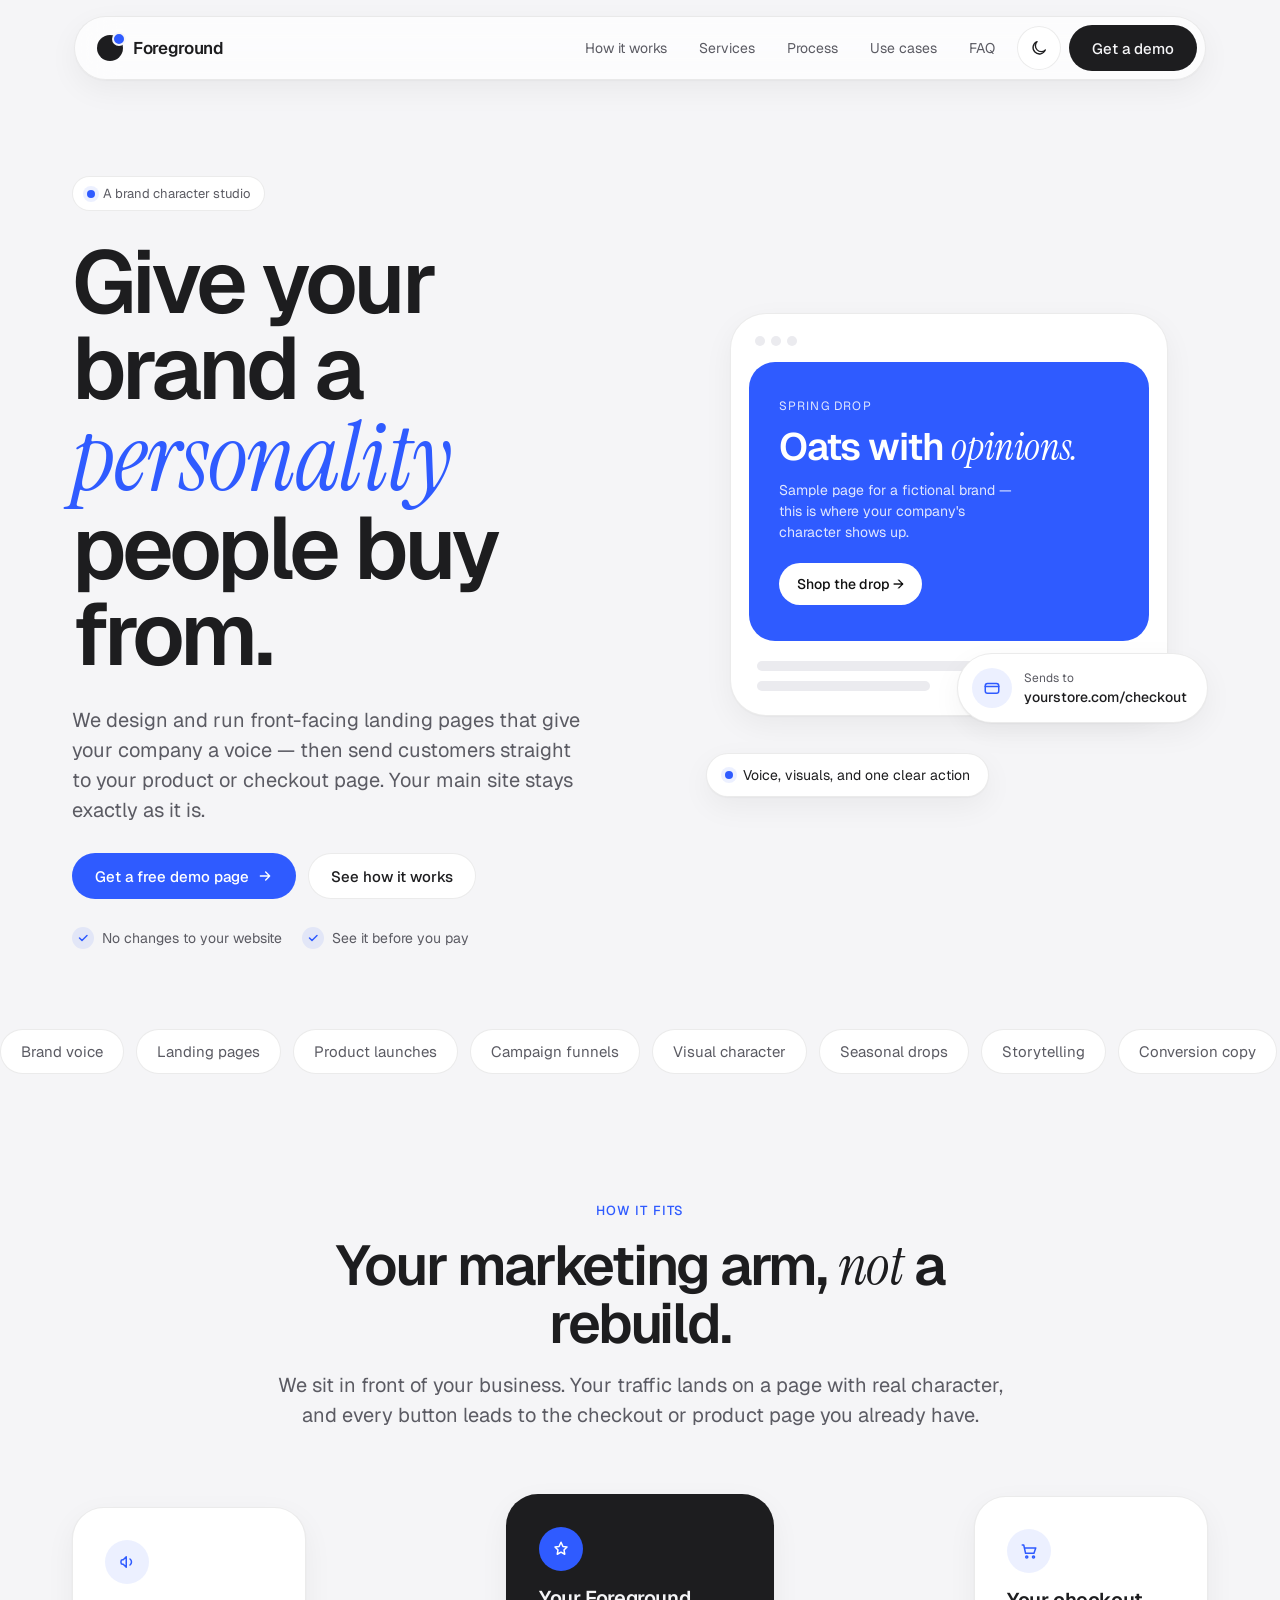
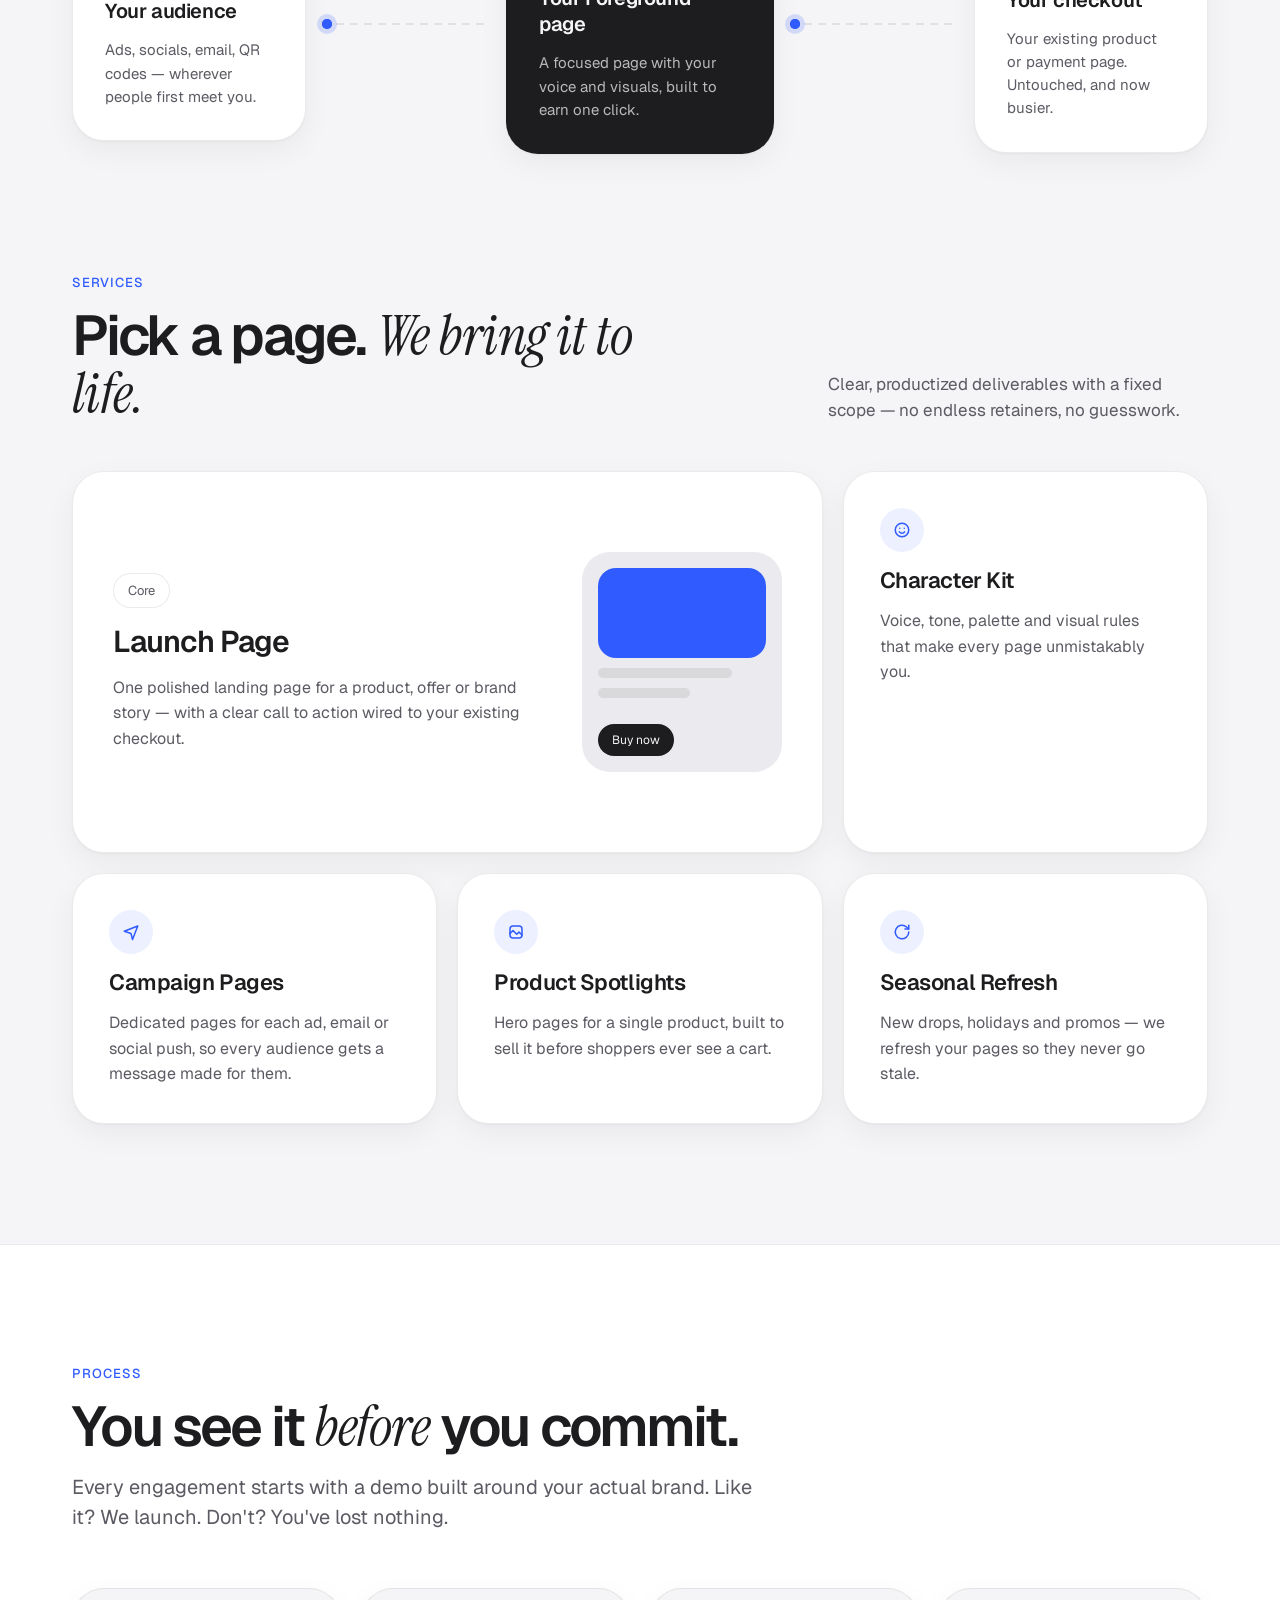
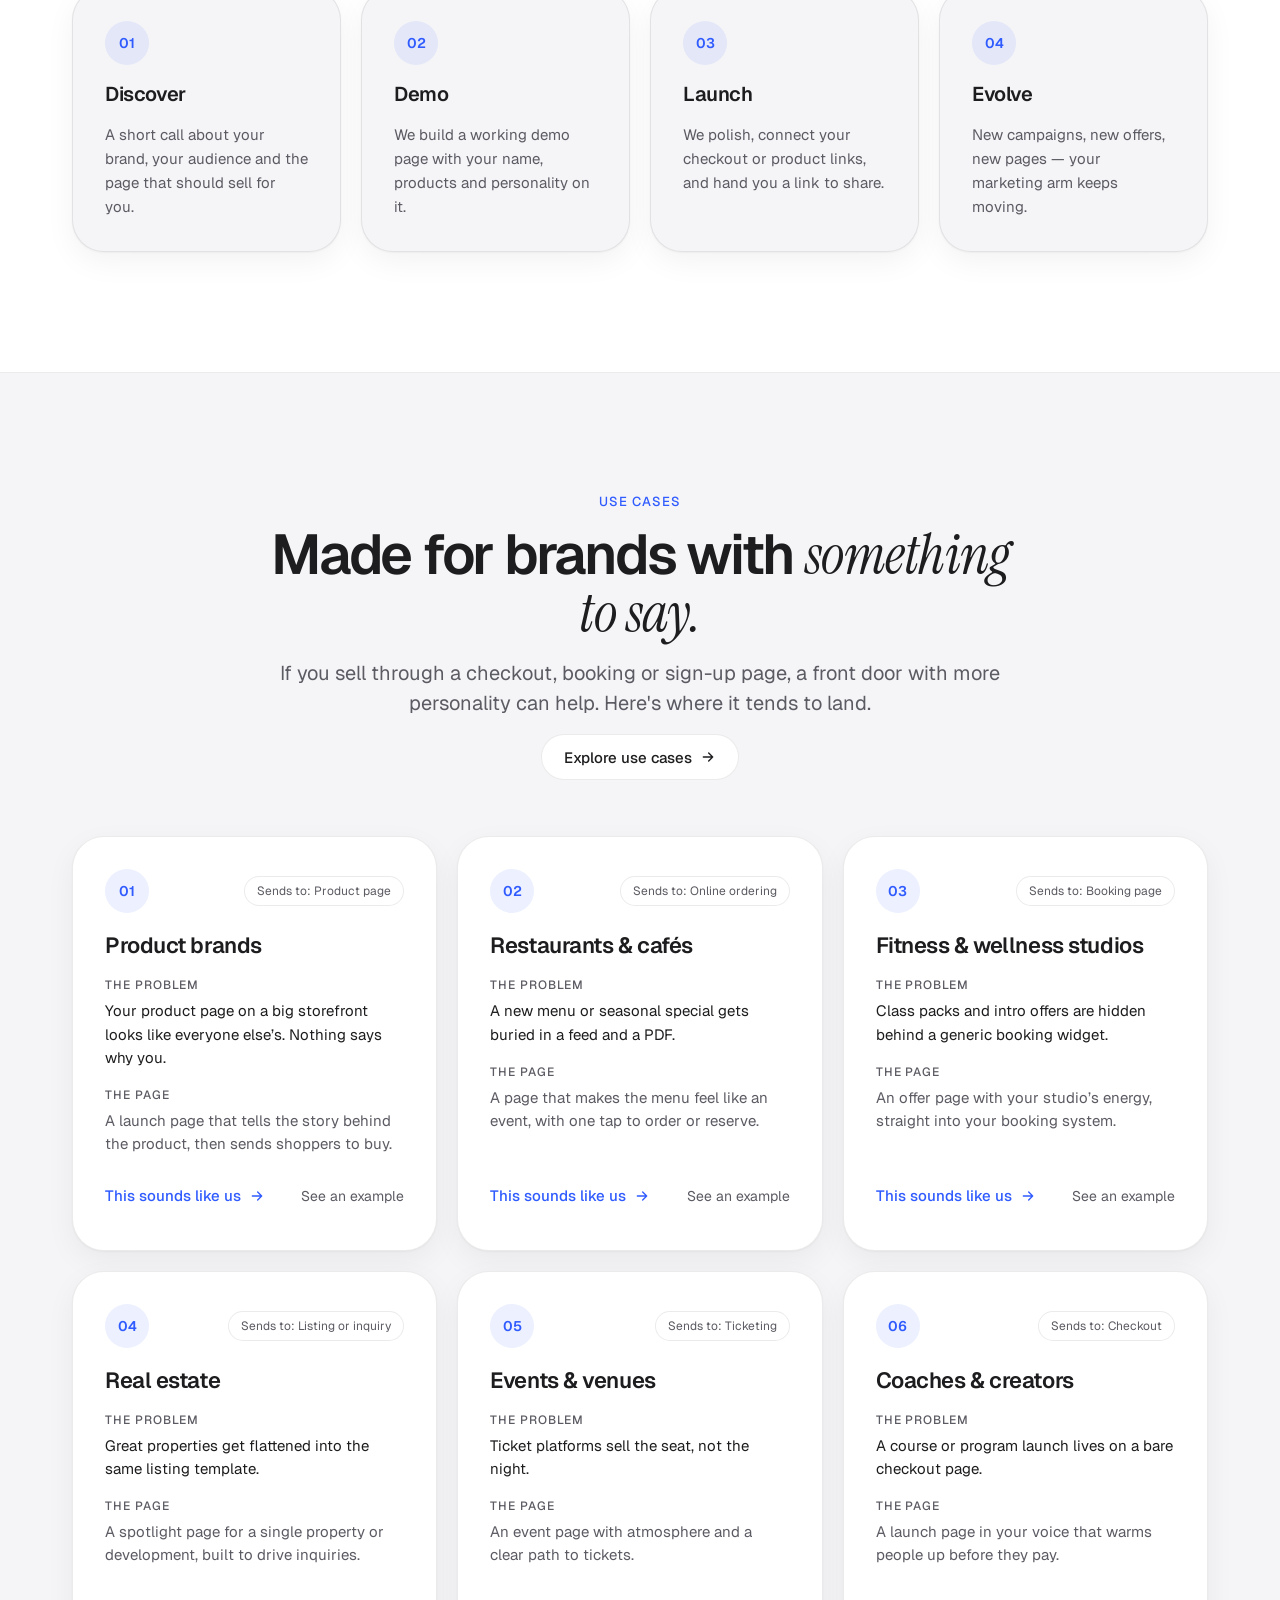
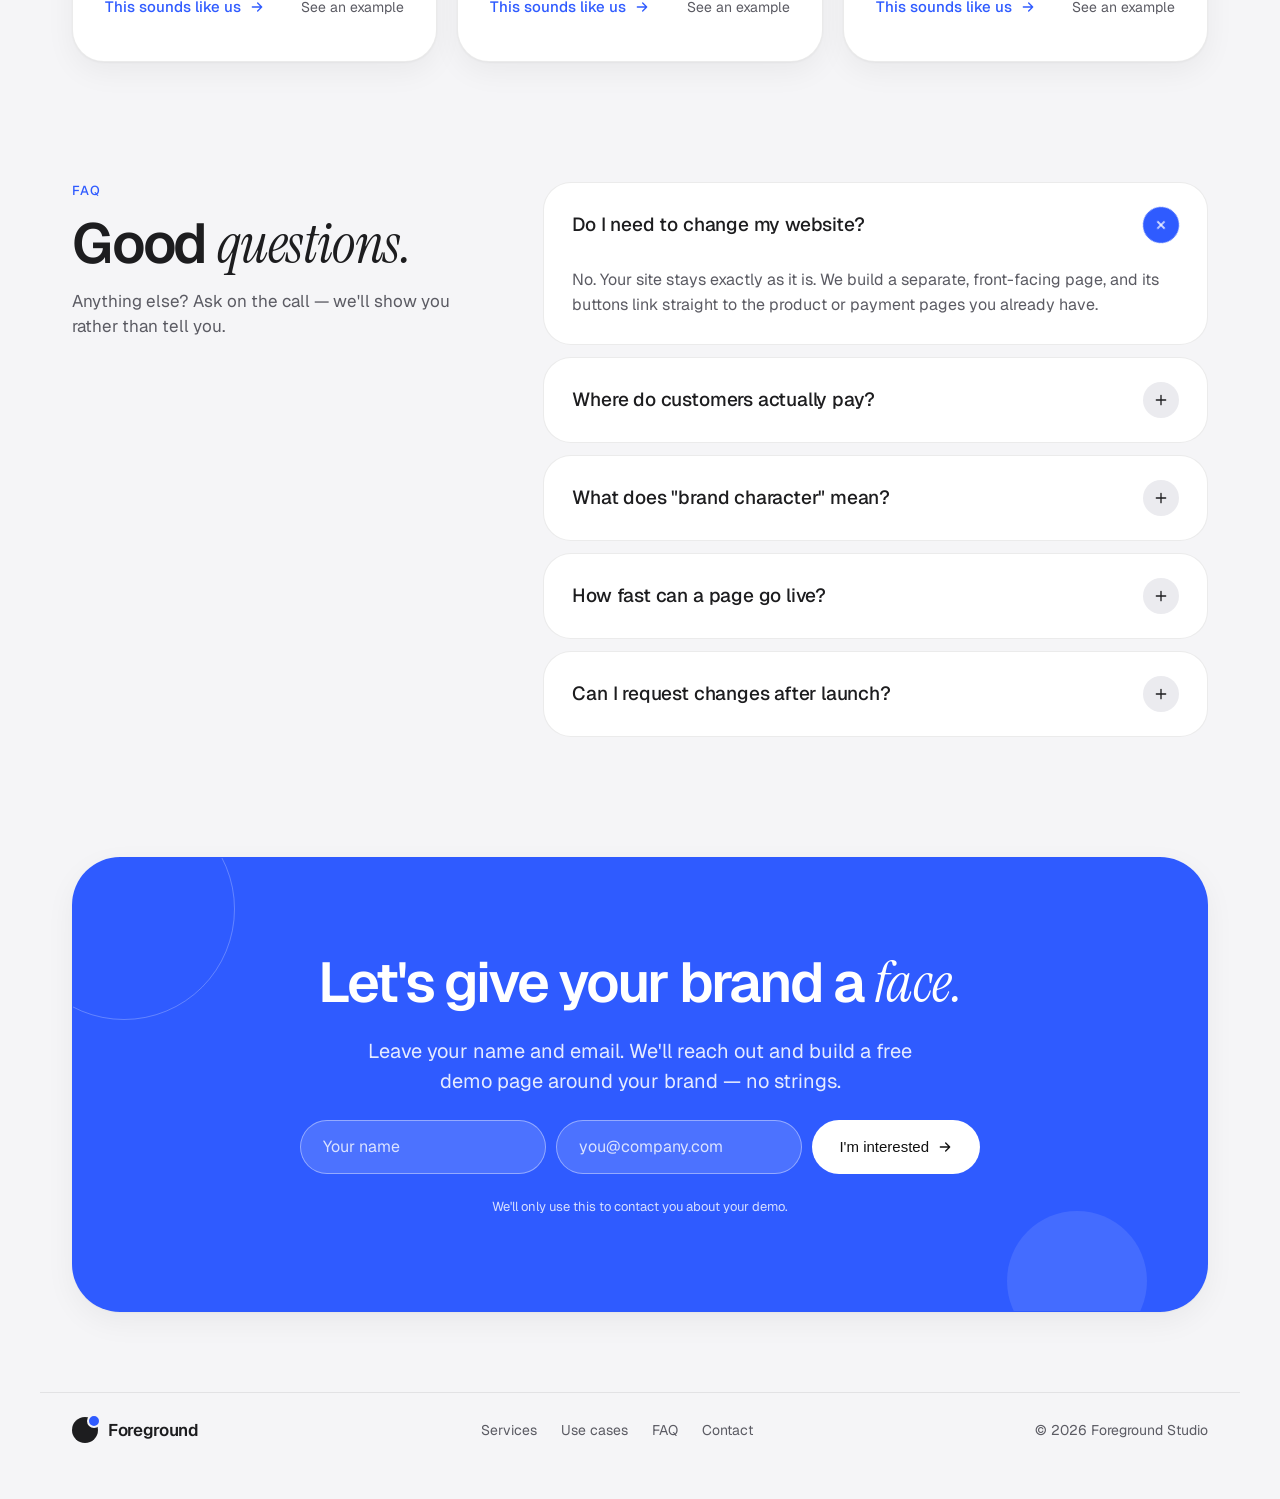
==== index.html @ 78d15b4c "Add Foreground studio site Co-Authored-By: Claude Opus 5.5 <noreply@anthropic.com> Claude-Session: h" ====
<!doctype html>
<html lang="en">
<head>
<meta charset="utf-8">
<meta name="viewport" content="width=device-width, initial-scale=1, viewport-fit=cover">
<title>Foreground — Brand character studio</title>
<meta name="description" content="Front-facing landing pages that give your brand a personality and send customers straight to your checkout. Your main site stays untouched.">
<meta property="og:title" content="Foreground — Brand character studio">
<meta property="og:description" content="Front-facing landing pages that give your brand a personality and send customers straight to your checkout.">
<meta property="og:type" content="website">
<meta name="theme-color" content="#f5f5f7" media="(prefers-color-scheme: light)">
<meta name="theme-color" content="#0a0a0b" media="(prefers-color-scheme: dark)">
<link rel="icon" href="data:image/svg+xml,%3Csvg xmlns='http://www.w3.org/2000/svg' viewBox='0 0 32 32'%3E%3Ccircle cx='15' cy='17' r='12' fill='%231d1d1f'/%3E%3Ccircle cx='25' cy='7' r='5' fill='%232f5bff'/%3E%3C/svg%3E">
<script>
(function () {
  var t = null;
  try { t = localStorage.getItem('fg-theme'); } catch (e) {}
  if (t === 'dark' || (!t && window.matchMedia && matchMedia('(prefers-color-scheme: dark)').matches)) document.documentElement.classList.add('dark');
})();
</script>
<link rel="preconnect" href="https://fonts.googleapis.com">
<link href="https://fonts.googleapis.com/css2?family=Geist:wght@300;400;500;600;700&amp;family=Instrument+Serif:ital@0;1&amp;display=swap" rel="stylesheet">
<link rel="stylesheet" href="styles.css">
</head>
<body>
<div class="fg" style="--accent: #2f5bff; width: 100%; box-sizing: border-box; padding-bottom: 32px">

<!-- NAV -->
<nav class="nav" aria-label="Primary">
<a href="#top" class="logo"><span class="logo-mark"></span><span>Foreground</span></a>
<div class="navlinks">
<a class="navlink" href="#how">How it works</a>
<a class="navlink" href="#services">Services</a>
<a class="navlink" href="#process">Process</a>
<a class="navlink" href="use-cases.html">Use cases</a>
<a class="navlink" href="#faq">FAQ</a>
</div>
<button class="iconbtn" id="themeToggle" type="button" aria-label="Switch to dark mode">
<span class="ic-sun"><svg width="18" height="18" viewBox="0 0 24 24" fill="none" stroke="currentColor" stroke-width="1.8" stroke-linecap="round" stroke-linejoin="round"><circle cx="12" cy="12" r="4.5"></circle><path d="M12 2v2M12 20v2M4.9 4.9l1.4 1.4M17.7 17.7l1.4 1.4M2 12h2M20 12h2M4.9 19.1l1.4-1.4M17.7 6.3l1.4-1.4"></path></svg></span>
<span class="ic-moon"><svg width="18" height="18" viewBox="0 0 24 24" fill="none" stroke="currentColor" stroke-width="1.8" stroke-linecap="round" stroke-linejoin="round"><path d="M20.5 14.5A8.5 8.5 0 1 1 9.5 3.5a7 7 0 0 0 11 11z"></path></svg></span>
</button>
<a class="btn btn-dark" href="#contact">Get a demo</a>
</nav>

<!-- HERO -->
<section id="top" class="wrap" style="padding-top: 96px; padding-bottom: 72px">
<div class="grid-hero" style="display: grid; grid-template-columns: minmax(0, 1.15fr) minmax(0, 1fr); gap: 56px; align-items: center">
<div style="display: flex; flex-direction: column; gap: 28px; align-items: flex-start">
<span class="pill rise"><span class="dot"></span>A brand character studio</span>
<h1 class="h1 rise d1">Give your brand a <span class="serif" style="color: var(--accent); font-size: 1.08em">personality</span> people buy from.</h1>
<p class="lede rise d2" style="max-width: 520px">We design and run front-facing landing pages that give your company a voice — then send customers straight to your product or checkout page. Your main site stays exactly as it is.</p>
<div class="rise d3" style="display: flex; gap: 12px; flex-wrap: wrap">
<a class="btn btn-primary" href="#contact">Get a free demo page <svg class="arr" width="16" height="16" viewBox="0 0 24 24" fill="none" stroke="currentColor" stroke-width="2" stroke-linecap="round" stroke-linejoin="round"><path d="M5 12h14M13 6l6 6-6 6"></path></svg></a>
<a class="btn btn-ghost" href="#how">See how it works</a>
</div>
<div class="rise d4" style="display: flex; gap: 20px; flex-wrap: wrap; font-size: 14px; color: var(--muted)">
<span style="display: flex; align-items: center; gap: 8px"><span class="tick"><svg width="12" height="12" viewBox="0 0 24 24" fill="none" stroke="currentColor" stroke-width="3" stroke-linecap="round" stroke-linejoin="round"><path d="M5 12l5 5L20 7"></path></svg></span>No changes to your website</span>
<span style="display: flex; align-items: center; gap: 8px"><span class="tick"><svg width="12" height="12" viewBox="0 0 24 24" fill="none" stroke="currentColor" stroke-width="3" stroke-linecap="round" stroke-linejoin="round"><path d="M5 12l5 5L20 7"></path></svg></span>See it before you pay</span>
</div>
</div>

<!-- hero visual: bubble stack -->
<div class="rise d2" style="position: relative; height: 560px">
<div class="card float" style="position: absolute; left: 24px; top: 30px; right: 40px; padding: 18px; border-radius: 36px">
<div style="display: flex; gap: 6px; padding: 4px 6px 16px">
<span style="width: 10px; height: 10px; border-radius: 50%; background: var(--surface2)"></span>
<span style="width: 10px; height: 10px; border-radius: 50%; background: var(--surface2)"></span>
<span style="width: 10px; height: 10px; border-radius: 50%; background: var(--surface2)"></span>
</div>
<div style="border-radius: 26px; background: var(--accent); color: #fff; padding: 36px 30px; display: flex; flex-direction: column; gap: 14px">
<span style="font-size: 12px; letter-spacing: .1em; text-transform: uppercase; opacity: .85">Spring drop</span>
<div style="font-size: 38px; line-height: 1; font-weight: 600; letter-spacing: -.03em">Oats with <span class="serif">opinions.</span></div>
<div style="font-size: 14px; opacity: .85; max-width: 240px; line-height: 1.5">Sample page for a fictional brand — this is where your company's character shows up.</div>
<span style="align-self: flex-start; margin-top: 6px; background: #fff; color: #111; border-radius: 999px; padding: 12px 18px; font-size: 14px; font-weight: 500">Shop the drop →</span>
</div>
<div style="display: flex; flex-direction: column; gap: 10px; padding: 20px 8px 6px">
<div class="mock-line" style="width: 70%"></div>
<div class="mock-line" style="width: 45%"></div>
</div>
</div>
<div class="card bubble float2" style="position: absolute; right: 0; top: 370px; padding: 14px 20px 14px 14px; display: flex; align-items: center; gap: 12px">
<span style="width: 40px; height: 40px; border-radius: 50%; background: var(--soft); color: var(--accent); display: flex; align-items: center; justify-content: center"><svg width="18" height="18" viewBox="0 0 24 24" fill="none" stroke="currentColor" stroke-width="2" stroke-linecap="round" stroke-linejoin="round"><rect x="3" y="6" width="18" height="13" rx="3"></rect><path d="M3 10h18"></path></svg></span>
<div style="display: flex; flex-direction: column; gap: 2px">
<span style="font-size: 12px; color: var(--muted)">Sends to</span>
<span style="font-size: 14px; font-weight: 500">yourstore.com/checkout</span>
</div>
</div>
<div class="card bubble float3" style="position: absolute; left: 0; top: 470px; padding: 12px 18px; display: flex; align-items: center; gap: 10px; font-size: 14px">
<span class="dot"></span><span>Voice, visuals, and one clear action</span>
</div>
</div>
</div>
</section>

<!-- MARQUEE -->
<section class="marquee-box" aria-label="What we shape" style="padding: 8px 0 88px; overflow: hidden">
<div class="marquee">
<span class="pill" style="font-size: 15px; padding: 12px 20px">Brand voice</span>
<span class="pill" style="font-size: 15px; padding: 12px 20px">Landing pages</span>
<span class="pill" style="font-size: 15px; padding: 12px 20px">Product launches</span>
<span class="pill" style="font-size: 15px; padding: 12px 20px">Campaign funnels</span>
<span class="pill" style="font-size: 15px; padding: 12px 20px">Visual character</span>
<span class="pill" style="font-size: 15px; padding: 12px 20px">Seasonal drops</span>
<span class="pill" style="font-size: 15px; padding: 12px 20px">Storytelling</span>
<span class="pill" style="font-size: 15px; padding: 12px 20px">Conversion copy</span>
<span class="pill" style="font-size: 15px; padding: 12px 20px">Brand voice</span>
<span class="pill" style="font-size: 15px; padding: 12px 20px">Landing pages</span>
<span class="pill" style="font-size: 15px; padding: 12px 20px">Product launches</span>
<span class="pill" style="font-size: 15px; padding: 12px 20px">Campaign funnels</span>
<span class="pill" style="font-size: 15px; padding: 12px 20px">Visual character</span>
<span class="pill" style="font-size: 15px; padding: 12px 20px">Seasonal drops</span>
<span class="pill" style="font-size: 15px; padding: 12px 20px">Storytelling</span>
<span class="pill" style="font-size: 15px; padding: 12px 20px">Conversion copy</span>
</div>
</section>

<!-- HOW IT FITS -->
<section id="how" class="wrap" style="padding-top: 40px; padding-bottom: 120px">
<div class="reveal" style="display: flex; flex-direction: column; gap: 18px; align-items: center; text-align: center; max-width: 760px; margin: 0 auto 64px">
<span class="eyebrow">How it fits</span>
<h2 class="h2">Your marketing arm, <span class="serif">not</span> a rebuild.</h2>
<p class="lede">We sit in front of your business. Your traffic lands on a page with real character, and every button leads to the checkout or product page you already have.</p>
</div>
<div class="funnel reveal" style="display: flex; align-items: center; gap: 16px">
<div class="card" style="flex: 1 1 0; padding: 32px; display: flex; flex-direction: column; gap: 14px">
<span class="step-num"><svg width="18" height="18" viewBox="0 0 24 24" fill="none" stroke="currentColor" stroke-width="2" stroke-linecap="round" stroke-linejoin="round"><path d="M4 11v2a2 2 0 0 0 2 2h1l4 4V5L7 9H6a2 2 0 0 0-2 2z"></path><path d="M16 8a5 5 0 0 1 0 8"></path></svg></span>
<div style="font-size: 20px; font-weight: 600; letter-spacing: -.02em">Your audience</div>
<p style="margin: 0; color: var(--muted); line-height: 1.55; font-size: 15px">Ads, socials, email, QR codes — wherever people first meet you.</p>
</div>
<div class="track"><span class="runner"></span><span class="runner late"></span></div>
<div class="card" style="flex: 1.2 1 0; padding: 32px; display: flex; flex-direction: column; gap: 14px; background: var(--text); color: var(--bg); border-color: transparent">
<span class="step-num" style="background: var(--accent); color: #fff"><svg width="18" height="18" viewBox="0 0 24 24" fill="none" stroke="currentColor" stroke-width="2" stroke-linecap="round" stroke-linejoin="round"><path d="M12 3l2.6 5.6L20 9.3l-4 4 1 5.7-5-2.8-5 2.8 1-5.7-4-4 5.4-.7z"></path></svg></span>
<div style="font-size: 20px; font-weight: 600; letter-spacing: -.02em">Your Foreground page</div>
<p style="margin: 0; opacity: .72; line-height: 1.55; font-size: 15px">A focused page with your voice and visuals, built to earn one click.</p>
</div>
<div class="track"><span class="runner"></span><span class="runner late"></span></div>
<div class="card" style="flex: 1 1 0; padding: 32px; display: flex; flex-direction: column; gap: 14px">
<span class="step-num"><svg width="18" height="18" viewBox="0 0 24 24" fill="none" stroke="currentColor" stroke-width="2" stroke-linecap="round" stroke-linejoin="round"><circle cx="9" cy="20" r="1.4"></circle><circle cx="18" cy="20" r="1.4"></circle><path d="M3 4h2l2.4 11h11.2L21 8H7"></path></svg></span>
<div style="font-size: 20px; font-weight: 600; letter-spacing: -.02em">Your checkout</div>
<p style="margin: 0; color: var(--muted); line-height: 1.55; font-size: 15px">Your existing product or payment page. Untouched, and now busier.</p>
</div>
</div>
</section>

<!-- SERVICES -->
<section id="services" class="wrap" style="padding-bottom: 120px">
<div class="reveal" style="display: flex; justify-content: space-between; align-items: flex-end; gap: 32px; flex-wrap: wrap; margin-bottom: 48px">
<div style="display: flex; flex-direction: column; gap: 16px; max-width: 640px">
<span class="eyebrow">Services</span>
<h2 class="h2">Pick a page. <span class="serif">We bring it to life.</span></h2>
</div>
<p class="lede" style="max-width: 380px; font-size: 17px">Clear, productized deliverables with a fixed scope — no endless retainers, no guesswork.</p>
</div>
<div class="grid-bento" style="display: grid; grid-template-columns: repeat(3, minmax(0, 1fr)); gap: 20px">
<div class="card span2 reveal" style="grid-column: span 2; padding: 40px; display: flex; gap: 32px; align-items: center; min-height: 300px">
<div style="flex: 1 1 0; display: flex; flex-direction: column; gap: 14px">
<span class="pill" style="align-self: flex-start">Core</span>
<div style="font-size: 30px; font-weight: 600; letter-spacing: -.03em">Launch Page</div>
<p style="margin: 0; color: var(--muted); line-height: 1.6">One polished landing page for a product, offer or brand story — with a clear call to action wired to your existing checkout.</p>
</div>
<div style="flex: 0 0 200px; height: 220px; border-radius: 28px; background: var(--surface2); padding: 16px; box-sizing: border-box; display: flex; flex-direction: column; gap: 10px; transition: background-color .6s">
<div style="height: 90px; border-radius: 18px; background: var(--accent)"></div>
<div class="mock-line" style="width: 80%; background: var(--line)"></div>
<div class="mock-line" style="width: 55%; background: var(--line)"></div>
<div style="margin-top: auto; align-self: flex-start; padding: 8px 14px; border-radius: 999px; background: var(--text); color: var(--bg); font-size: 12px">Buy now</div>
</div>
</div>
<div class="card reveal" style="padding: 36px; display: flex; flex-direction: column; gap: 14px">
<span class="step-num"><svg width="18" height="18" viewBox="0 0 24 24" fill="none" stroke="currentColor" stroke-width="2" stroke-linecap="round" stroke-linejoin="round"><circle cx="12" cy="12" r="9"></circle><path d="M8.5 14.5s1.3 1.8 3.5 1.8 3.5-1.8 3.5-1.8M9 9.5h.01M15 9.5h.01"></path></svg></span>
<div style="font-size: 22px; font-weight: 600; letter-spacing: -.02em">Character Kit</div>
<p style="margin: 0; color: var(--muted); line-height: 1.6">Voice, tone, palette and visual rules that make every page unmistakably you.</p>
</div>
<div class="card reveal" style="padding: 36px; display: flex; flex-direction: column; gap: 14px">
<span class="step-num"><svg width="18" height="18" viewBox="0 0 24 24" fill="none" stroke="currentColor" stroke-width="2" stroke-linecap="round" stroke-linejoin="round"><path d="M3 11l18-7-7 18-2-8z"></path></svg></span>
<div style="font-size: 22px; font-weight: 600; letter-spacing: -.02em">Campaign Pages</div>
<p style="margin: 0; color: var(--muted); line-height: 1.6">Dedicated pages for each ad, email or social push, so every audience gets a message made for them.</p>
</div>
<div class="card reveal" style="padding: 36px; display: flex; flex-direction: column; gap: 14px">
<span class="step-num"><svg width="18" height="18" viewBox="0 0 24 24" fill="none" stroke="currentColor" stroke-width="2" stroke-linecap="round" stroke-linejoin="round"><rect x="4" y="4" width="16" height="16" rx="4"></rect><path d="M4 14l4-4 5 5 3-3 4 4"></path></svg></span>
<div style="font-size: 22px; font-weight: 600; letter-spacing: -.02em">Product Spotlights</div>
<p style="margin: 0; color: var(--muted); line-height: 1.6">Hero pages for a single product, built to sell it before shoppers ever see a cart.</p>
</div>
<div class="card reveal" style="padding: 36px; display: flex; flex-direction: column; gap: 14px">
<span class="step-num"><svg width="18" height="18" viewBox="0 0 24 24" fill="none" stroke="currentColor" stroke-width="2" stroke-linecap="round" stroke-linejoin="round"><path d="M21 12a9 9 0 1 1-3-6.7L21 8"></path><path d="M21 3v5h-5"></path></svg></span>
<div style="font-size: 22px; font-weight: 600; letter-spacing: -.02em">Seasonal Refresh</div>
<p style="margin: 0; color: var(--muted); line-height: 1.6">New drops, holidays and promos — we refresh your pages so they never go stale.</p>
</div>
</div>
</section>

<!-- PROCESS -->
<section id="process" style="padding: 120px 0; background: var(--surface); border-top: 1px solid var(--line); border-bottom: 1px solid var(--line); transition: background-color .6s, border-color .6s">
<div class="wrap">
<div class="reveal" style="display: flex; flex-direction: column; gap: 16px; max-width: 700px; margin-bottom: 56px">
<span class="eyebrow">Process</span>
<h2 class="h2">You see it <span class="serif">before</span> you commit.</h2>
<p class="lede">Every engagement starts with a demo built around your actual brand. Like it? We launch. Don't? You've lost nothing.</p>
</div>
<div class="grid-4" style="display: grid; grid-template-columns: repeat(4, minmax(0, 1fr)); gap: 20px">
<div class="card reveal" style="padding: 32px; display: flex; flex-direction: column; gap: 16px; background: var(--bg)">
<span class="step-num">01</span>
<div style="font-size: 20px; font-weight: 600; letter-spacing: -.02em">Discover</div>
<p style="margin: 0; color: var(--muted); line-height: 1.6; font-size: 15px">A short call about your brand, your audience and the page that should sell for you.</p>
</div>
<div class="card reveal" style="padding: 32px; display: flex; flex-direction: column; gap: 16px; background: var(--bg)">
<span class="step-num">02</span>
<div style="font-size: 20px; font-weight: 600; letter-spacing: -.02em">Demo</div>
<p style="margin: 0; color: var(--muted); line-height: 1.6; font-size: 15px">We build a working demo page with your name, products and personality on it.</p>
</div>
<div class="card reveal" style="padding: 32px; display: flex; flex-direction: column; gap: 16px; background: var(--bg)">
<span class="step-num">03</span>
<div style="font-size: 20px; font-weight: 600; letter-spacing: -.02em">Launch</div>
<p style="margin: 0; color: var(--muted); line-height: 1.6; font-size: 15px">We polish, connect your checkout or product links, and hand you a link to share.</p>
</div>
<div class="card reveal" style="padding: 32px; display: flex; flex-direction: column; gap: 16px; background: var(--bg)">
<span class="step-num">04</span>
<div style="font-size: 20px; font-weight: 600; letter-spacing: -.02em">Evolve</div>
<p style="margin: 0; color: var(--muted); line-height: 1.6; font-size: 15px">New campaigns, new offers, new pages — your marketing arm keeps moving.</p>
</div>
</div>
</div>
</section>

<!-- USE CASES -->
<section id="usecases" class="wrap" style="padding-top: 120px; padding-bottom: 120px">
<div class="reveal" style="display: flex; flex-direction: column; gap: 16px; align-items: center; text-align: center; max-width: 760px; margin: 0 auto 56px">
<span class="eyebrow">Use cases</span>
<h2 class="h2">Made for brands with <span class="serif">something to say.</span></h2>
<p class="lede">If you sell through a checkout, booking or sign-up page, a front door with more personality can help. Here's where it tends to land.</p>
<a class="btn btn-ghost" href="use-cases.html">Explore use cases <svg class="arr" width="16" height="16" viewBox="0 0 24 24" fill="none" stroke="currentColor" stroke-width="2" stroke-linecap="round" stroke-linejoin="round"><path d="M5 12h14M13 6l6 6-6 6"></path></svg></a>
</div>
<div class="grid-3" style="display: grid; grid-template-columns: repeat(3, minmax(0, 1fr)); gap: 20px; align-items: stretch">
<div class="card uc reveal" data-case="product" data-label="Product brands" style="padding: 32px; display: flex; flex-direction: column; gap: 18px">
<div style="display: flex; align-items: center; justify-content: space-between; gap: 12px">
<span class="step-num">01</span>
<span class="pill" style="font-size: 12px; padding: 6px 12px">Sends to: Product page</span>
</div>
<div style="font-size: 22px; font-weight: 600; letter-spacing: -.02em">Product brands</div>
<div style="display: flex; flex-direction: column; gap: 6px">
<span style="font-size: 12px; font-weight: 500; letter-spacing: .08em; text-transform: uppercase; color: var(--muted)">The problem</span>
<p style="margin: 0; line-height: 1.55; font-size: 15px">Your product page on a big storefront looks like everyone else’s. Nothing says why you.</p>
</div>
<div style="display: flex; flex-direction: column; gap: 6px">
<span style="font-size: 12px; font-weight: 500; letter-spacing: .08em; text-transform: uppercase; color: var(--muted)">The page</span>
<p style="margin: 0; line-height: 1.55; font-size: 15px; color: var(--muted)">A launch page that tells the story behind the product, then sends shoppers to buy.</p>
</div>
<div style="margin-top: auto; display: flex; align-items: center; justify-content: space-between; gap: 12px; flex-wrap: wrap">
<a class="uc-link" style="margin-top: 0" href="#contact" data-pick="product">This sounds like us <svg class="arr" width="16" height="16" viewBox="0 0 24 24" fill="none" stroke="currentColor" stroke-width="2" stroke-linecap="round" stroke-linejoin="round"><path d="M5 12h14M13 6l6 6-6 6"></path></svg></a>
<a class="uc-more" href="use-cases.html#product">See an example</a>
</div>
</div>
<div class="card uc reveal" data-case="food" data-label="Restaurants &amp; cafés" style="padding: 32px; display: flex; flex-direction: column; gap: 18px">
<div style="display: flex; align-items: center; justify-content: space-between; gap: 12px">
<span class="step-num">02</span>
<span class="pill" style="font-size: 12px; padding: 6px 12px">Sends to: Online ordering</span>
</div>
<div style="font-size: 22px; font-weight: 600; letter-spacing: -.02em">Restaurants &amp; cafés</div>
<div style="display: flex; flex-direction: column; gap: 6px">
<span style="font-size: 12px; font-weight: 500; letter-spacing: .08em; text-transform: uppercase; color: var(--muted)">The problem</span>
<p style="margin: 0; line-height: 1.55; font-size: 15px">A new menu or seasonal special gets buried in a feed and a PDF.</p>
</div>
<div style="display: flex; flex-direction: column; gap: 6px">
<span style="font-size: 12px; font-weight: 500; letter-spacing: .08em; text-transform: uppercase; color: var(--muted)">The page</span>
<p style="margin: 0; line-height: 1.55; font-size: 15px; color: var(--muted)">A page that makes the menu feel like an event, with one tap to order or reserve.</p>
</div>
<div style="margin-top: auto; display: flex; align-items: center; justify-content: space-between; gap: 12px; flex-wrap: wrap">
<a class="uc-link" style="margin-top: 0" href="#contact" data-pick="food">This sounds like us <svg class="arr" width="16" height="16" viewBox="0 0 24 24" fill="none" stroke="currentColor" stroke-width="2" stroke-linecap="round" stroke-linejoin="round"><path d="M5 12h14M13 6l6 6-6 6"></path></svg></a>
<a class="uc-more" href="use-cases.html#food">See an example</a>
</div>
</div>
<div class="card uc reveal" data-case="fitness" data-label="Fitness &amp; wellness studios" style="padding: 32px; display: flex; flex-direction: column; gap: 18px">
<div style="display: flex; align-items: center; justify-content: space-between; gap: 12px">
<span class="step-num">03</span>
<span class="pill" style="font-size: 12px; padding: 6px 12px">Sends to: Booking page</span>
</div>
<div style="font-size: 22px; font-weight: 600; letter-spacing: -.02em">Fitness &amp; wellness studios</div>
<div style="display: flex; flex-direction: column; gap: 6px">
<span style="font-size: 12px; font-weight: 500; letter-spacing: .08em; text-transform: uppercase; color: var(--muted)">The problem</span>
<p style="margin: 0; line-height: 1.55; font-size: 15px">Class packs and intro offers are hidden behind a generic booking widget.</p>
</div>
<div style="display: flex; flex-direction: column; gap: 6px">
<span style="font-size: 12px; font-weight: 500; letter-spacing: .08em; text-transform: uppercase; color: var(--muted)">The page</span>
<p style="margin: 0; line-height: 1.55; font-size: 15px; color: var(--muted)">An offer page with your studio’s energy, straight into your booking system.</p>
</div>
<div style="margin-top: auto; display: flex; align-items: center; justify-content: space-between; gap: 12px; flex-wrap: wrap">
<a class="uc-link" style="margin-top: 0" href="#contact" data-pick="fitness">This sounds like us <svg class="arr" width="16" height="16" viewBox="0 0 24 24" fill="none" stroke="currentColor" stroke-width="2" stroke-linecap="round" stroke-linejoin="round"><path d="M5 12h14M13 6l6 6-6 6"></path></svg></a>
<a class="uc-more" href="use-cases.html#fitness">See an example</a>
</div>
</div>
<div class="card uc reveal" data-case="realestate" data-label="Real estate" style="padding: 32px; display: flex; flex-direction: column; gap: 18px">
<div style="display: flex; align-items: center; justify-content: space-between; gap: 12px">
<span class="step-num">04</span>
<span class="pill" style="font-size: 12px; padding: 6px 12px">Sends to: Listing or inquiry</span>
</div>
<div style="font-size: 22px; font-weight: 600; letter-spacing: -.02em">Real estate</div>
<div style="display: flex; flex-direction: column; gap: 6px">
<span style="font-size: 12px; font-weight: 500; letter-spacing: .08em; text-transform: uppercase; color: var(--muted)">The problem</span>
<p style="margin: 0; line-height: 1.55; font-size: 15px">Great properties get flattened into the same listing template.</p>
</div>
<div style="display: flex; flex-direction: column; gap: 6px">
<span style="font-size: 12px; font-weight: 500; letter-spacing: .08em; text-transform: uppercase; color: var(--muted)">The page</span>
<p style="margin: 0; line-height: 1.55; font-size: 15px; color: var(--muted)">A spotlight page for a single property or development, built to drive inquiries.</p>
</div>
<div style="margin-top: auto; display: flex; align-items: center; justify-content: space-between; gap: 12px; flex-wrap: wrap">
<a class="uc-link" style="margin-top: 0" href="#contact" data-pick="realestate">This sounds like us <svg class="arr" width="16" height="16" viewBox="0 0 24 24" fill="none" stroke="currentColor" stroke-width="2" stroke-linecap="round" stroke-linejoin="round"><path d="M5 12h14M13 6l6 6-6 6"></path></svg></a>
<a class="uc-more" href="use-cases.html#realestate">See an example</a>
</div>
</div>
<div class="card uc reveal" data-case="events" data-label="Events &amp; venues" style="padding: 32px; display: flex; flex-direction: column; gap: 18px">
<div style="display: flex; align-items: center; justify-content: space-between; gap: 12px">
<span class="step-num">05</span>
<span class="pill" style="font-size: 12px; padding: 6px 12px">Sends to: Ticketing</span>
</div>
<div style="font-size: 22px; font-weight: 600; letter-spacing: -.02em">Events &amp; venues</div>
<div style="display: flex; flex-direction: column; gap: 6px">
<span style="font-size: 12px; font-weight: 500; letter-spacing: .08em; text-transform: uppercase; color: var(--muted)">The problem</span>
<p style="margin: 0; line-height: 1.55; font-size: 15px">Ticket platforms sell the seat, not the night.</p>
</div>
<div style="display: flex; flex-direction: column; gap: 6px">
<span style="font-size: 12px; font-weight: 500; letter-spacing: .08em; text-transform: uppercase; color: var(--muted)">The page</span>
<p style="margin: 0; line-height: 1.55; font-size: 15px; color: var(--muted)">An event page with atmosphere and a clear path to tickets.</p>
</div>
<div style="margin-top: auto; display: flex; align-items: center; justify-content: space-between; gap: 12px; flex-wrap: wrap">
<a class="uc-link" style="margin-top: 0" href="#contact" data-pick="events">This sounds like us <svg class="arr" width="16" height="16" viewBox="0 0 24 24" fill="none" stroke="currentColor" stroke-width="2" stroke-linecap="round" stroke-linejoin="round"><path d="M5 12h14M13 6l6 6-6 6"></path></svg></a>
<a class="uc-more" href="use-cases.html#events">See an example</a>
</div>
</div>
<div class="card uc reveal" data-case="creators" data-label="Coaches &amp; creators" style="padding: 32px; display: flex; flex-direction: column; gap: 18px">
<div style="display: flex; align-items: center; justify-content: space-between; gap: 12px">
<span class="step-num">06</span>
<span class="pill" style="font-size: 12px; padding: 6px 12px">Sends to: Checkout</span>
</div>
<div style="font-size: 22px; font-weight: 600; letter-spacing: -.02em">Coaches &amp; creators</div>
<div style="display: flex; flex-direction: column; gap: 6px">
<span style="font-size: 12px; font-weight: 500; letter-spacing: .08em; text-transform: uppercase; color: var(--muted)">The problem</span>
<p style="margin: 0; line-height: 1.55; font-size: 15px">A course or program launch lives on a bare checkout page.</p>
</div>
<div style="display: flex; flex-direction: column; gap: 6px">
<span style="font-size: 12px; font-weight: 500; letter-spacing: .08em; text-transform: uppercase; color: var(--muted)">The page</span>
<p style="margin: 0; line-height: 1.55; font-size: 15px; color: var(--muted)">A launch page in your voice that warms people up before they pay.</p>
</div>
<div style="margin-top: auto; display: flex; align-items: center; justify-content: space-between; gap: 12px; flex-wrap: wrap">
<a class="uc-link" style="margin-top: 0" href="#contact" data-pick="creators">This sounds like us <svg class="arr" width="16" height="16" viewBox="0 0 24 24" fill="none" stroke="currentColor" stroke-width="2" stroke-linecap="round" stroke-linejoin="round"><path d="M5 12h14M13 6l6 6-6 6"></path></svg></a>
<a class="uc-more" href="use-cases.html#creators">See an example</a>
</div>
</div>
</div>
</section>

<!-- FAQ -->
<section id="faq" class="wrap" style="padding-bottom: 120px">
<div class="grid-2" style="display: grid; grid-template-columns: minmax(0, 1fr) minmax(0, 1.6fr); gap: 56px; align-items: start">
<div class="reveal" style="display: flex; flex-direction: column; gap: 16px">
<span class="eyebrow">FAQ</span>
<h2 class="h2">Good <span class="serif">questions.</span></h2>
<p class="lede" style="font-size: 17px">Anything else? Ask on the call — we'll show you rather than tell you.</p>
</div>
<div style="display: flex; flex-direction: column; gap: 12px">
<div class="faq open">
<button class="faq-q" type="button" aria-expanded="true" aria-controls="faq-a0">
<span>Do I need to change my website?</span>
<span class="faq-icon"><svg width="16" height="16" viewBox="0 0 24 24" fill="none" stroke="currentColor" stroke-width="2" stroke-linecap="round"><path d="M12 5v14M5 12h14"></path></svg></span>
</button>
<p class="faq-a" id="faq-a0">No. Your site stays exactly as it is. We build a separate, front-facing page, and its buttons link straight to the product or payment pages you already have.</p>
</div>
<div class="faq">
<button class="faq-q" type="button" aria-expanded="false" aria-controls="faq-a1">
<span>Where do customers actually pay?</span>
<span class="faq-icon"><svg width="16" height="16" viewBox="0 0 24 24" fill="none" stroke="currentColor" stroke-width="2" stroke-linecap="round"><path d="M12 5v14M5 12h14"></path></svg></span>
</button>
<p class="faq-a" id="faq-a1" hidden>On your existing checkout. Our pages do the storytelling and persuading, then hand shoppers off to your store, so your payments, inventory and orders stay where they are.</p>
</div>
<div class="faq">
<button class="faq-q" type="button" aria-expanded="false" aria-controls="faq-a2">
<span>What does &quot;brand character&quot; mean?</span>
<span class="faq-icon"><svg width="16" height="16" viewBox="0 0 24 24" fill="none" stroke="currentColor" stroke-width="2" stroke-linecap="round"><path d="M12 5v14M5 12h14"></path></svg></span>
</button>
<p class="faq-a" id="faq-a2" hidden>It is the personality people feel when they meet your brand — the way you speak, the visuals you use, and the small details that make you memorable instead of generic.</p>
</div>
<div class="faq">
<button class="faq-q" type="button" aria-expanded="false" aria-controls="faq-a3">
<span>How fast can a page go live?</span>
<span class="faq-icon"><svg width="16" height="16" viewBox="0 0 24 24" fill="none" stroke="currentColor" stroke-width="2" stroke-linecap="round"><path d="M12 5v14M5 12h14"></path></svg></span>
</button>
<p class="faq-a" id="faq-a3" hidden>It depends on the page. A simple, focused page can go live quickly, while pages with more sections, custom visuals or several products take longer. We’ll give you a timeline after the first call, and you’ll see a working demo before anything is final.</p>
</div>
<div class="faq">
<button class="faq-q" type="button" aria-expanded="false" aria-controls="faq-a4">
<span>Can I request changes after launch?</span>
<span class="faq-icon"><svg width="16" height="16" viewBox="0 0 24 24" fill="none" stroke="currentColor" stroke-width="2" stroke-linecap="round"><path d="M12 5v14M5 12h14"></path></svg></span>
</button>
<p class="faq-a" id="faq-a4" hidden>Yes. We keep refining your page after launch, and we can add new pages for new campaigns, offers and seasons.</p>
</div>
</div>
</div>
</section>

<!-- CTA -->
<section id="contact" class="wrap" style="padding-bottom: 80px">
<div class="card reveal" style="border-radius: 48px; padding: 96px 48px; background: var(--accent); color: #fff; border-color: transparent; display: flex; flex-direction: column; align-items: center; text-align: center; gap: 24px; position: relative; overflow: hidden">
<span class="float" style="position: absolute; width: 220px; height: 220px; border-radius: 50%; border: 1px solid rgba(255,255,255,.25); left: -60px; top: -60px"></span>
<span class="float2" style="position: absolute; width: 140px; height: 140px; border-radius: 50%; background: rgba(255,255,255,.1); right: 60px; bottom: -40px"></span>
<h2 class="h2" style="max-width: 760px; position: relative">Let's give your brand a <span class="serif">face.</span></h2>
<div id="signupWrap" style="position: relative; display: flex; flex-direction: column; align-items: center; gap: 24px; width: 100%">
<p class="lede" style="color: rgba(255,255,255,.88); max-width: 560px; position: relative">Leave your name and email. We'll reach out and build a free demo page around your brand — no strings.</p>
<form id="signup" class="signup" novalidate style="position: relative; display: flex; gap: 10px; flex-wrap: wrap; justify-content: center; width: 100%; max-width: 680px">
<label class="sr" for="su-name">Name</label>
<input id="su-name" class="field" type="text" name="name" autocomplete="name" placeholder="Your name" required>
<label class="sr" for="su-email">Email</label>
<input id="su-email" class="field" type="email" name="email" autocomplete="email" placeholder="you@company.com" required>
<input type="hidden" name="interest" id="su-interest" value="General">
<input type="hidden" name="_subject" value="New Foreground sign-up">
<div class="hp" aria-hidden="true"><label for="su-gotcha">Leave this empty</label><input id="su-gotcha" type="text" name="_gotcha" tabindex="-1" autocomplete="off"></div>
<button class="btn" id="su-btn" type="submit" style="background: #fff; color: #111; min-height: 54px; padding: 0 26px"><span id="su-btn-label">I&#39;m interested</span> <svg class="arr" width="16" height="16" viewBox="0 0 24 24" fill="none" stroke="currentColor" stroke-width="2" stroke-linecap="round" stroke-linejoin="round"><path d="M5 12h14M13 6l6 6-6 6"></path></svg></button>
</form>
<div class="chip" id="su-chip" hidden style="position: relative">Interested in: <span id="su-chip-label"></span><button class="chip-x" type="button" aria-label="Clear selection" id="su-chip-clear"><svg width="12" height="12" viewBox="0 0 24 24" fill="none" stroke="currentColor" stroke-width="2.5" stroke-linecap="round"><path d="M6 6l12 12M18 6L6 18"></path></svg></button></div>
<p role="alert" id="su-error" hidden style="margin: 0; position: relative; font-size: 15px; font-weight: 500"></p>
<p style="margin: 0; position: relative; font-size: 13px; color: rgba(255,255,255,.8)">We'll only use this to contact you about your demo.</p>
</div>
<div id="signupDone" hidden class="pop" style="position: relative; flex-direction: column; align-items: center; gap: 14px">
<span style="width: 64px; height: 64px; border-radius: 50%; background: #fff; color: var(--accent); display: flex; align-items: center; justify-content: center"><svg width="28" height="28" viewBox="0 0 24 24" fill="none" stroke="currentColor" stroke-width="2.6" stroke-linecap="round" stroke-linejoin="round"><path d="M5 12l5 5L20 7"></path></svg></span>
<div style="font-size: 26px; font-weight: 600; letter-spacing: -.02em">Thanks, <span id="su-first"></span>. You're on the list.</div>
<p style="margin: 0; font-size: 17px; color: rgba(255,255,255,.88)">We'll be in touch at <span id="su-mail"></span> soon.</p>
</div>
</div>
</section>

<!-- FOOTER -->
<footer class="wrap" style="display: flex; align-items: center; justify-content: space-between; gap: 24px; flex-wrap: wrap; padding-top: 24px; padding-bottom: 24px; border-top: 1px solid var(--line)">
<a href="#top" class="logo"><span class="logo-mark"></span><span>Foreground</span></a>
<div style="display: flex; gap: 24px; flex-wrap: wrap">
<a class="foot-link" href="#services">Services</a>
<a class="foot-link" href="use-cases.html">Use cases</a>
<a class="foot-link" href="#faq">FAQ</a>
<a class="foot-link" href="#contact">Contact</a>
</div>
<span style="font-size: 14px; color: var(--muted)">© <span id="year">2026</span> Foreground Studio</span>
</footer>

<script src="site.js"></script>
</body>
</html>
---- styles.css ----
html{scroll-behavior:smooth;scroll-padding-top:96px}
body{margin:0;background:#f5f5f7;transition:background-color .6s ease;font-family:'Geist',system-ui,sans-serif;-webkit-font-smoothing:antialiased}
a{color:inherit;text-decoration:none}
a:hover{color:inherit}
.fg{--bg:#f5f5f7;--surface:#ffffff;--surface2:#ebebef;--text:#1d1d1f;--muted:#5b5b63;--line:rgba(0,0,0,.08);--glass:rgba(255,255,255,.72);--soft:rgba(47,91,255,.09);--shadow:0 1px 2px rgba(0,0,0,.04),0 10px 30px rgba(0,0,0,.05);--shadowUp:0 2px 4px rgba(0,0,0,.04),0 30px 60px rgba(0,0,0,.10);background:var(--bg);color:var(--text);font-family:'Geist',system-ui,sans-serif;transition:background-color .6s ease,color .6s ease;overflow-x:clip}
html.dark .fg{--bg:#0a0a0b;--surface:#151517;--surface2:#1f1f23;--text:#f5f5f7;--muted:#a1a1a9;--line:rgba(255,255,255,.09);--glass:rgba(21,21,23,.72);--soft:rgba(91,124,255,.16);--shadow:0 1px 2px rgba(0,0,0,.3),0 10px 30px rgba(0,0,0,.35);--shadowUp:0 2px 4px rgba(0,0,0,.3),0 30px 70px rgba(0,0,0,.55)}
.serif{font-family:'Instrument Serif',Georgia,serif;font-style:italic;font-weight:400;letter-spacing:-.01em}
.wrap{max-width:1200px;margin:0 auto;padding:0 32px;box-sizing:border-box}
.nav{position:sticky;top:16px;z-index:50;margin:16px auto 0;max-width:1100px;display:flex;align-items:center;gap:8px;padding:8px 8px 8px 22px;border-radius:999px;background:var(--glass);backdrop-filter:saturate(180%) blur(20px);-webkit-backdrop-filter:saturate(180%) blur(20px);border:1px solid var(--line);box-shadow:var(--shadow);transition:background-color .6s,border-color .6s}
.logo{display:flex;align-items:center;gap:10px;font-weight:600;font-size:17px;letter-spacing:-.02em}
.logo-mark{width:26px;height:26px;border-radius:50%;background:var(--text);position:relative;transition:transform .6s cubic-bezier(.2,.8,.2,1),background-color .6s}
.logo-mark::after{content:'';position:absolute;width:10px;height:10px;border-radius:50%;background:var(--accent);right:-3px;top:-3px;border:2px solid var(--bg);transition:border-color .6s}
.logo:hover .logo-mark{transform:rotate(-20deg) scale(1.08)}
.navlinks{display:flex;gap:4px;margin-left:auto}
.navlink{font-size:14px;color:var(--muted);padding:10px 14px;border-radius:999px;transition:color .3s,background-color .3s}
.navlink:hover{color:var(--text);background:var(--surface2)}
.iconbtn{width:44px;height:44px;border-radius:50%;border:1px solid var(--line);background:var(--surface);color:var(--text);display:flex;align-items:center;justify-content:center;cursor:pointer;transition:transform .4s cubic-bezier(.2,.8,.2,1),background-color .6s,border-color .6s,color .6s}
.iconbtn:hover{transform:rotate(18deg) scale(1.06)}
.iconbtn:active{transform:scale(.94)}
.btn{display:inline-flex;align-items:center;justify-content:center;gap:8px;min-height:44px;padding:0 22px;border-radius:999px;font-size:15px;font-weight:500;cursor:pointer;border:1px solid transparent;transition:transform .4s cubic-bezier(.2,.8,.2,1),box-shadow .4s,background-color .4s,color .4s,border-color .4s;white-space:nowrap}
.btn:hover{transform:translateY(-2px) scale(1.03)}
.btn:active{transform:scale(.97)}
.btn .arr{transition:transform .4s cubic-bezier(.2,.8,.2,1)}
.btn:hover .arr{transform:translateX(4px)}
.btn-primary{background:var(--accent);color:#fff}
.btn-primary:hover{color:#fff;box-shadow:0 12px 30px -8px var(--accent)}
.btn-ghost{background:var(--surface);color:var(--text);border-color:var(--line)}
.btn-ghost:hover{color:var(--text);box-shadow:var(--shadow)}
.btn-dark{background:var(--text);color:var(--bg)}
.btn-dark:hover{color:var(--bg)}
.pill{display:inline-flex;align-items:center;gap:8px;padding:8px 14px;border-radius:999px;background:var(--surface);border:1px solid var(--line);font-size:13px;color:var(--muted);transition:background-color .6s,border-color .6s}
.dot{width:8px;height:8px;border-radius:50%;background:var(--accent);box-shadow:0 0 0 4px var(--soft);animation:pulse 2.4s ease-in-out infinite}
.h1{font-size:88px;line-height:.98;letter-spacing:-.045em;font-weight:600;margin:0}
.h2{font-size:56px;line-height:1.02;letter-spacing:-.04em;font-weight:600;margin:0}
.lede{font-size:20px;line-height:1.5;color:var(--muted);margin:0}
.eyebrow{font-size:13px;font-weight:500;letter-spacing:.08em;text-transform:uppercase;color:var(--accent)}
.card{background:var(--surface);border:1px solid var(--line);border-radius:32px;box-shadow:var(--shadow);transition:transform .6s cubic-bezier(.2,.8,.2,1),box-shadow .6s cubic-bezier(.2,.8,.2,1),background-color .6s,border-color .6s}
.card:hover{transform:translateY(-6px);box-shadow:var(--shadowUp)}
.bubble{border-radius:999px}
.float{animation:float 7s ease-in-out infinite}
.float2{animation:float 8s ease-in-out -3s infinite}
.float3{animation:float 9s ease-in-out -5s infinite}
.rise{animation:rise 1s cubic-bezier(.2,.8,.2,1) both}
.d1{animation-delay:.08s}.d2{animation-delay:.18s}.d3{animation-delay:.28s}.d4{animation-delay:.4s}
.marquee{display:flex;gap:12px;width:max-content;animation:scroll 40s linear infinite}
.marquee-box:hover .marquee{animation-play-state:paused}
.track{position:relative;height:2px;flex-grow:1;background:repeating-linear-gradient(90deg,var(--line) 0 8px,transparent 8px 14px);min-width:40px}
.runner{position:absolute;top:-4px;width:10px;height:10px;border-radius:50%;background:var(--accent);box-shadow:0 0 0 5px var(--soft);animation:run 2.6s cubic-bezier(.6,0,.4,1) infinite}
.runner.late{animation-delay:1.3s}
.step-num{font-size:14px;font-weight:600;width:44px;height:44px;border-radius:50%;display:flex;align-items:center;justify-content:center;background:var(--soft);color:var(--accent);transition:transform .6s cubic-bezier(.2,.8,.2,1),background-color .6s}
.card:hover .step-num{transform:scale(1.12) rotate(-8deg)}
.tick{width:22px;height:22px;flex-shrink:0;border-radius:50%;background:var(--soft);color:var(--accent);display:flex;align-items:center;justify-content:center}
.faq{border-radius:28px;background:var(--surface);border:1px solid var(--line);transition:background-color .6s,border-color .6s,box-shadow .5s}
.faq:hover{box-shadow:var(--shadow)}
.faq-q{width:100%;display:flex;align-items:center;gap:16px;background:none;border:0;color:var(--text);font:inherit;font-size:19px;font-weight:500;letter-spacing:-.01em;text-align:left;padding:24px 28px;cursor:pointer;min-height:44px}
.faq-icon{margin-left:auto;width:36px;height:36px;border-radius:50%;background:var(--surface2);display:flex;align-items:center;justify-content:center;flex-shrink:0;transition:transform .5s cubic-bezier(.2,.8,.2,1),background-color .4s,color .4s}
.faq.open .faq-icon{transform:rotate(45deg);background:var(--accent);color:#fff}
.faq-a{padding:0 28px 26px;font-size:16px;line-height:1.6;color:var(--muted);margin:0;animation:rise .5s cubic-bezier(.2,.8,.2,1) both}
.foot-link{color:var(--muted);font-size:14px;transition:color .3s}
.foot-link:hover{color:var(--text)}
.uc.picked{box-shadow:0 0 0 2px var(--accent),var(--shadowUp)}
.uc-link{margin-top:auto;display:inline-flex;align-items:center;gap:8px;min-height:44px;font-size:15px;font-weight:500;color:var(--accent)}
.uc-link:hover{color:var(--accent)}
.uc-link .arr{transition:transform .4s cubic-bezier(.2,.8,.2,1)}
.uc-link:hover .arr{transform:translateX(5px)}
.sr{position:absolute;width:1px;height:1px;overflow:hidden;clip:rect(0 0 0 0);white-space:nowrap}
.field{flex:1 1 200px;min-width:0;height:54px;box-sizing:border-box;border-radius:999px;border:1px solid rgba(255,255,255,.4);background:rgba(255,255,255,.14);color:#fff;padding:0 22px;font:inherit;font-size:16px;outline:none;transition:background-color .3s,border-color .3s,box-shadow .3s}
.field::placeholder{color:rgba(255,255,255,.8)}
.field:hover{background:rgba(255,255,255,.2)}
.field:focus{background:rgba(255,255,255,.22);border-color:#fff;box-shadow:0 0 0 4px rgba(255,255,255,.2)}
.chip{display:inline-flex;align-items:center;gap:8px;padding:6px 6px 6px 14px;border-radius:999px;background:rgba(255,255,255,.16);font-size:14px;animation:rise .4s cubic-bezier(.2,.8,.2,1) both}
.chip-x{width:28px;height:28px;border-radius:50%;border:0;background:rgba(255,255,255,.2);color:#fff;display:flex;align-items:center;justify-content:center;cursor:pointer;transition:background-color .3s,transform .3s}
.chip-x:hover{background:rgba(255,255,255,.35);transform:rotate(90deg)}
.pop{animation:pop .7s cubic-bezier(.2,1.4,.3,1) both}
@keyframes pop{from{opacity:0;transform:scale(.85)}to{opacity:1;transform:none}}
.mock-line{height:10px;border-radius:999px;background:var(--surface2);transition:background-color .6s}
@keyframes rise{from{opacity:0;translate:0 28px}to{opacity:1;translate:0 0}}
@keyframes float{0%,100%{transform:translateY(0)}50%{transform:translateY(-14px)}}
@keyframes pulse{0%,100%{box-shadow:0 0 0 4px var(--soft)}50%{box-shadow:0 0 0 9px transparent}}
@keyframes scroll{from{transform:translateX(0)}to{transform:translateX(-50%)}}
@keyframes run{0%{left:0;opacity:0}15%{opacity:1}85%{opacity:1}100%{left:calc(100% - 10px);opacity:0}}
@supports (animation-timeline: view()){
.reveal{animation:rise linear both;animation-timeline:view();animation-range:entry 0% cover 28%}
}
@media (max-width: 960px){
.h1{font-size:56px}.h2{font-size:40px}.lede{font-size:18px}
.navlinks{display:none}
.grid-hero,.grid-3,.grid-4,.grid-bento,.grid-2,.funnel{grid-template-columns:minmax(0,1fr) !important;display:grid !important}
.span2{grid-column:auto !important}
.track{display:none}
.wrap{padding:0 16px}
.nav{margin:12px 12px 0}
}
@media (prefers-reduced-motion: reduce){
.marquee,.float,.float2,.float3,.runner{animation:none !important}
.reveal{animation:none !important;opacity:1 !important;translate:none !important}
}

html.dark body{background:#0a0a0b}
[hidden]{display:none !important}
.ic-sun{display:none}.ic-moon{display:flex}
html.dark .ic-sun{display:flex}html.dark .ic-moon{display:none}
.faq-a[hidden]{display:none}
.io .reveal{opacity:0;translate:0 36px;transition:opacity .9s cubic-bezier(.2,.8,.2,1),translate .9s cubic-bezier(.2,.8,.2,1)}
.io .reveal.in{opacity:1;translate:0 0}
.btn[disabled]{opacity:.7;cursor:progress}
.hp{position:absolute;left:-9999px;width:1px;height:1px;overflow:hidden}
/* ===== Nav state ===== */
.navlink.active{color:var(--text);background:var(--surface2)}

/* ===== Home: use-case card secondary link ===== */
.uc-more{display:inline-flex;align-items:center;min-height:44px;font-size:14px;color:var(--muted);transition:color .3s}
.uc-more:hover{color:var(--text)}

/* ===== Use-cases page ===== */
.ucbar-wrap{position:sticky;top:92px;z-index:40;display:flex;justify-content:center;padding:0 16px;margin-top:8px}
.ucbar{display:flex;gap:4px;padding:6px;border-radius:999px;background:var(--glass);backdrop-filter:saturate(180%) blur(20px);-webkit-backdrop-filter:saturate(180%) blur(20px);border:1px solid var(--line);box-shadow:var(--shadow);overflow-x:auto;max-width:100%;scrollbar-width:none;transition:background-color .6s,border-color .6s}
.ucbar::-webkit-scrollbar{display:none}
.ucchip{display:inline-flex;align-items:center;min-height:40px;padding:0 16px;border-radius:999px;font-size:14px;color:var(--muted);white-space:nowrap;transition:background-color .4s,color .4s}
.ucchip:hover{background:var(--surface2);color:var(--text)}
.ucchip.active,.ucchip.active:hover{background:var(--text);color:var(--bg)}
.uc-row{display:grid;grid-template-columns:minmax(0,1fr) minmax(0,1.15fr);gap:80px;align-items:center;padding:120px 0}
.uc-row + .uc-row{border-top:1px solid var(--line)}
.uc-row.flip .uc-copy{order:2}
.uc-copy{display:flex;flex-direction:column;gap:20px;align-items:flex-start}
.uc-copy .h2{font-size:48px}
.uc-list{display:flex;flex-direction:column;gap:12px;font-size:16px;line-height:1.45}
.uc-list > span{display:flex;gap:12px;align-items:flex-start}
.uc-list .tick{margin-top:1px}
.mock-wrap{position:relative;padding-bottom:28px}
.mock{position:relative;border-radius:32px;background:var(--surface);border:1px solid var(--line);box-shadow:var(--shadowUp);padding:12px;transform:perspective(1600px) rotateY(var(--ry,-7deg)) rotateX(3deg);transition:transform 1s cubic-bezier(.2,.8,.2,1),box-shadow 1s,background-color .6s,border-color .6s}
.flip .mock{--ry:7deg}
.mock:hover{transform:perspective(1600px) rotateY(0deg) rotateX(0deg) translateY(-8px)}
.mock-bar{display:flex;align-items:center;gap:6px;padding:4px 8px 12px}
.mock-bar i{width:10px;height:10px;border-radius:50%;background:var(--surface2);transition:background-color .6s}
.mock-url{margin:0 auto;padding:5px 14px;border-radius:999px;background:var(--surface2);font-size:12px;color:var(--muted);transition:background-color .6s}
.screen{position:relative;border-radius:22px;overflow:hidden;aspect-ratio:16/11;display:flex;flex-direction:column;padding:22px 26px;box-sizing:border-box}
.screen .mnav{display:flex;align-items:center;gap:16px;font-size:12px}
.screen .mnav b{font-size:15px;margin-right:auto}
.screen .mhero{flex-grow:1;display:grid;grid-template-columns:1.1fr 1fr;align-items:center;gap:16px}
.screen .mh{margin:0 0 10px;font-size:36px;line-height:1;letter-spacing:-.03em}
.screen .mp{margin:0 0 16px;font-size:13px;line-height:1.5;opacity:.8;max-width:220px}
.screen .mcta{display:inline-flex;padding:10px 16px;border-radius:999px;font-size:13px;font-weight:500;transition:transform .4s cubic-bezier(.2,.8,.2,1)}
.mock:hover .mcta{transform:scale(1.06)}
.sendto{position:absolute;bottom:0;right:28px;display:flex;align-items:center;gap:12px;padding:12px 18px 12px 12px;border-radius:999px;background:var(--surface);border:1px solid var(--line);box-shadow:var(--shadowUp);animation:float 8s ease-in-out infinite;transition:background-color .6s,border-color .6s}
.flip .sendto{right:auto;left:28px}
.sendto .ico{width:38px;height:38px;border-radius:50%;background:var(--soft);color:var(--accent);display:flex;align-items:center;justify-content:center}
.sendto small{display:block;font-size:11px;color:var(--muted)}
.sendto strong{font-size:13px;font-weight:500}
/* per-brand visuals */
.bottle{border-radius:22px 22px 14px 14px;position:relative}
.bottle::before{content:'';position:absolute;left:30%;right:30%;top:-12px;height:14px;border-radius:6px 6px 0 0;background:inherit;filter:brightness(.85)}
.plate{width:150px;height:150px;border-radius:50%;display:flex;align-items:center;justify-content:center;animation:spin 40s linear infinite}
.eq{display:flex;align-items:flex-end;gap:8px;height:150px}
.eq span{width:18px;border-radius:9px;background:#d4ff3a;animation:eq 1.4s ease-in-out infinite}
.eq span:nth-child(2){animation-delay:-.3s}.eq span:nth-child(3){animation-delay:-.6s}.eq span:nth-child(4){animation-delay:-.9s}.eq span:nth-child(5){animation-delay:-1.2s}
.lantern{position:absolute;border-radius:50%;animation:twinkle 3.2s ease-in-out infinite}
.wave{height:8px;border-radius:999px;background:#7fa7c9;animation:wave 5s ease-in-out infinite}
.wave:nth-child(2){animation-delay:-1.5s;opacity:.7}.wave:nth-child(3){animation-delay:-3s;opacity:.5}
@keyframes spin{to{transform:rotate(360deg)}}
@keyframes eq{0%,100%{height:30%}50%{height:100%}}
@keyframes twinkle{0%,100%{opacity:.55;transform:scale(.92)}50%{opacity:1;transform:scale(1.05)}}
@keyframes wave{0%,100%{transform:translateX(0)}50%{transform:translateX(14px)}}
@media (max-width: 960px){
.ucbar-wrap{top:84px;justify-content:flex-start}
.uc-row{grid-template-columns:minmax(0,1fr);gap:40px;padding:72px 0}
.uc-row.flip .uc-copy{order:0}
.uc-copy .h2{font-size:36px}
.mock,.flip .mock{transform:none}
.screen{aspect-ratio:auto;min-height:320px;padding:18px}
.screen .mhero{grid-template-columns:minmax(0,1fr)}
.screen .mvis{display:none}
.screen .mnav span{display:none}
.sendto,.flip .sendto{right:12px;left:auto}
}
@media (prefers-reduced-motion: reduce){
.plate,.eq span,.lantern,.wave,.sendto{animation:none !important}
.eq span{height:70%}
}

html.dark .eyebrow{color:#8aa0ff}
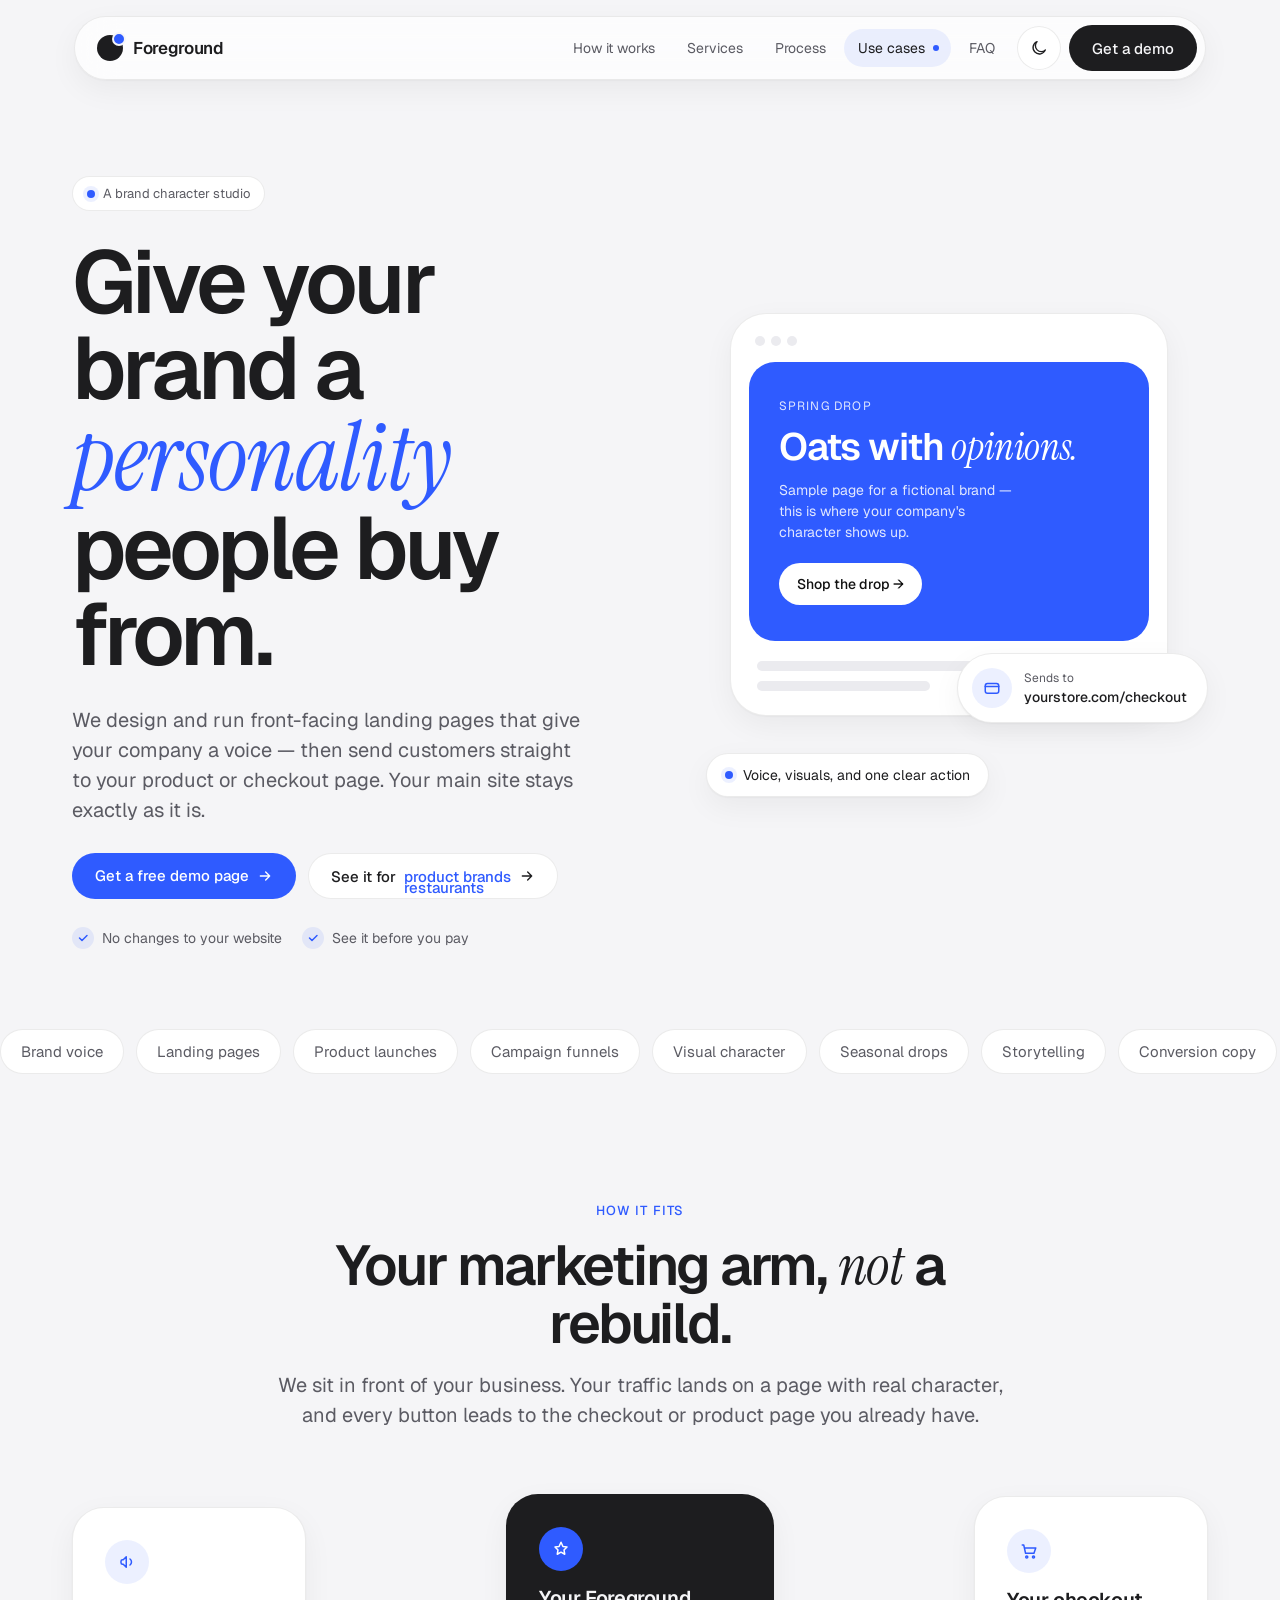
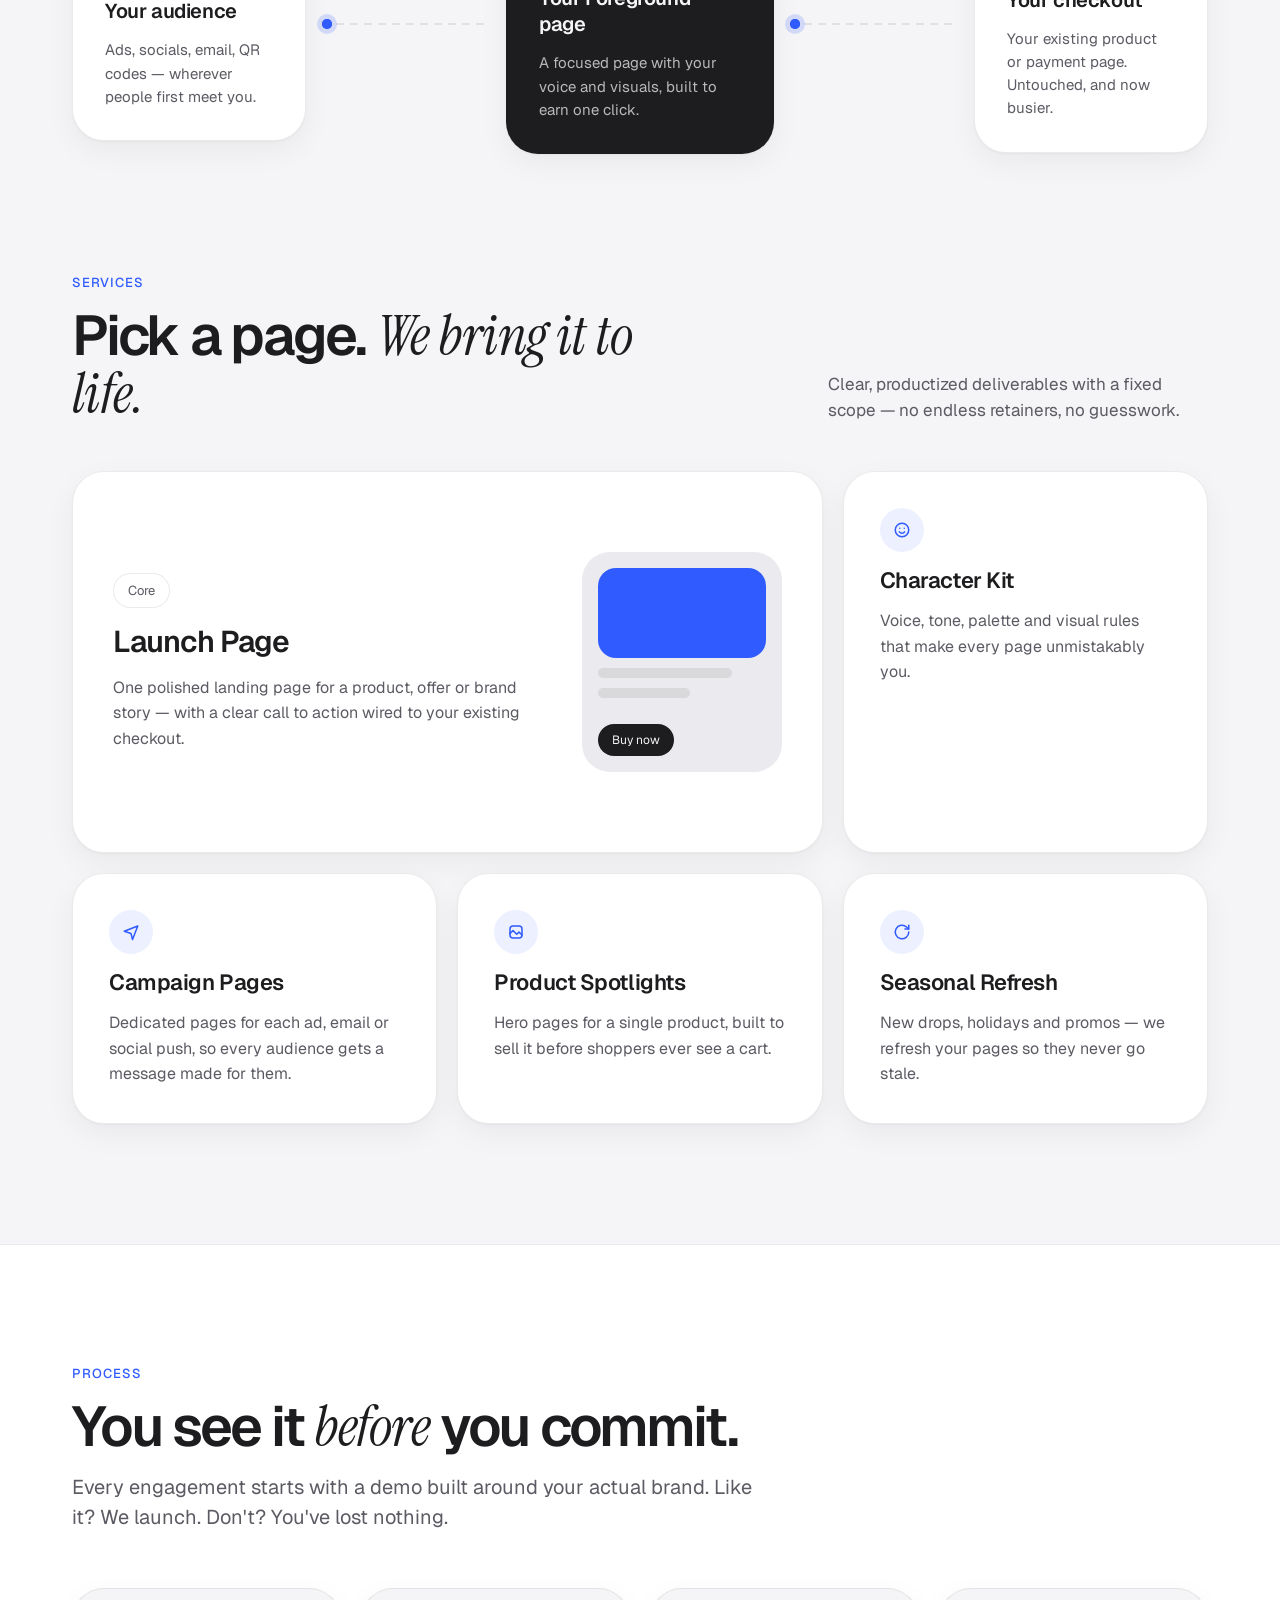
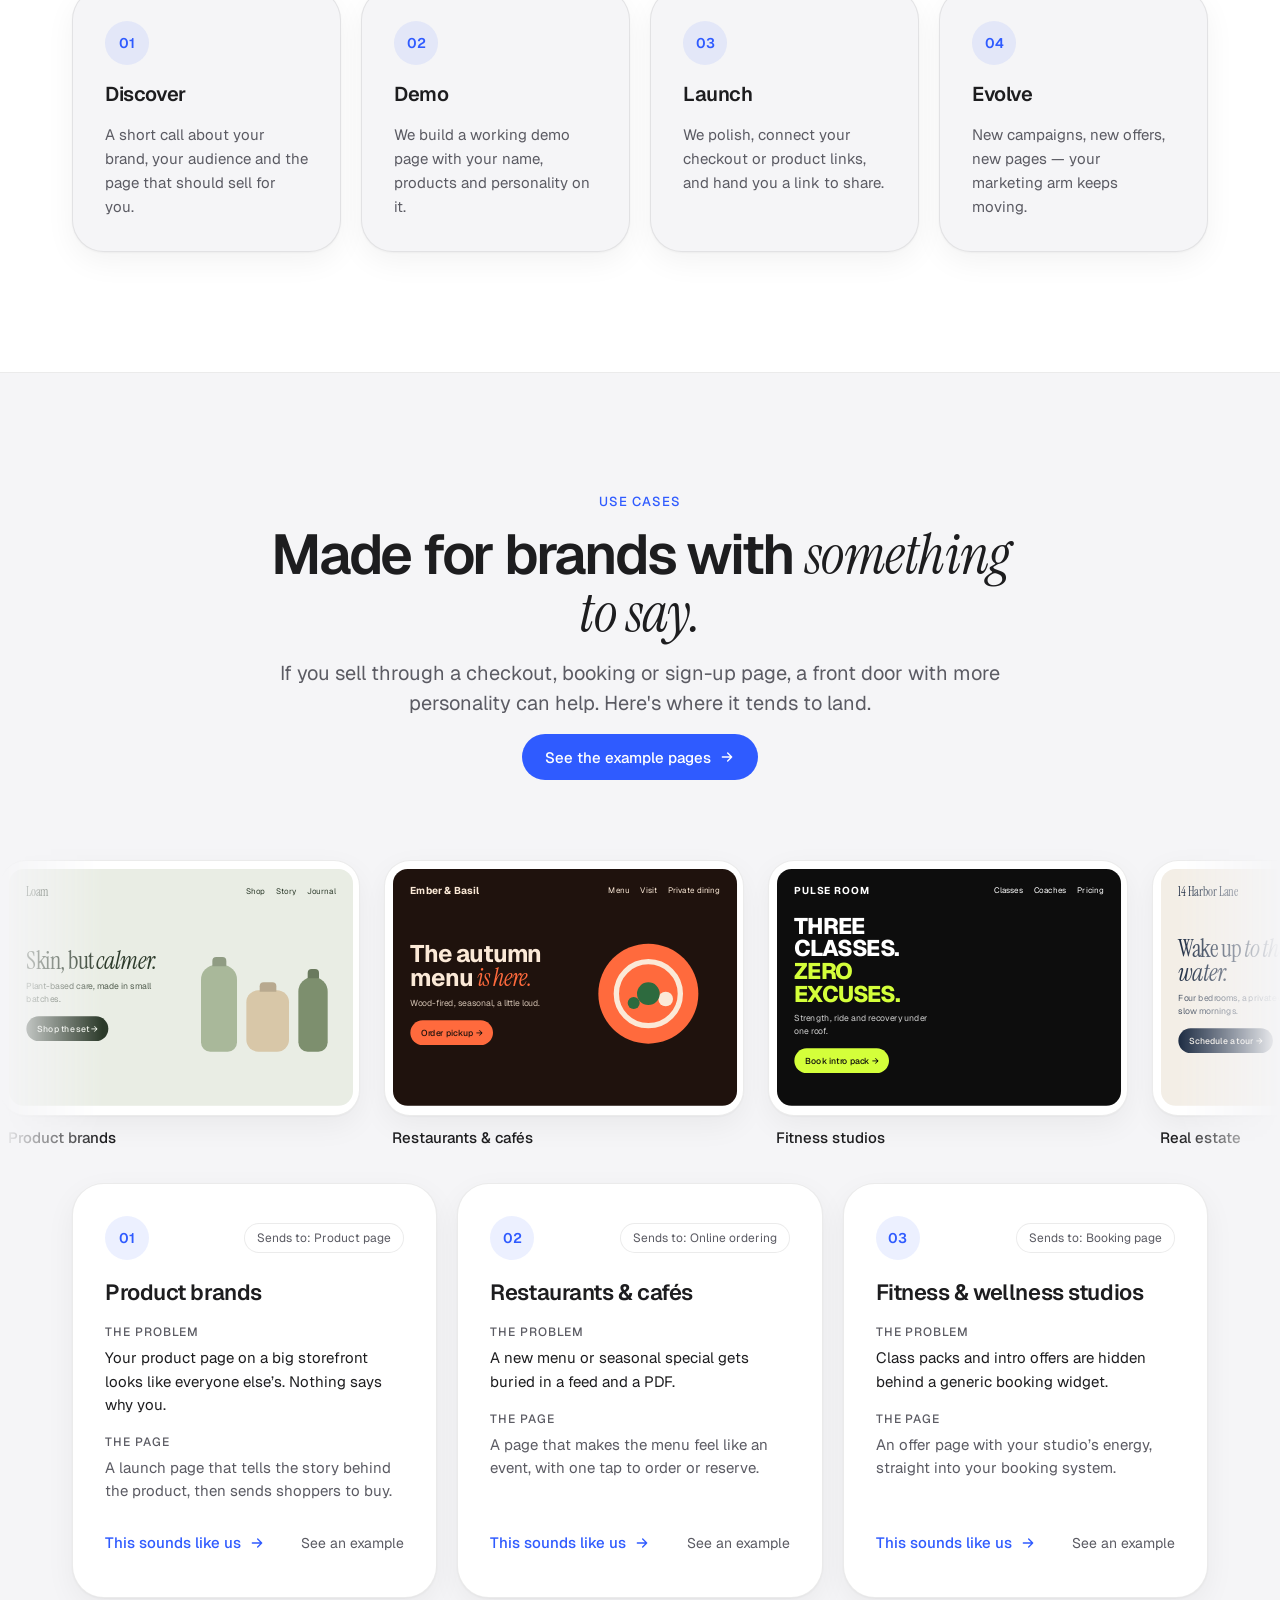
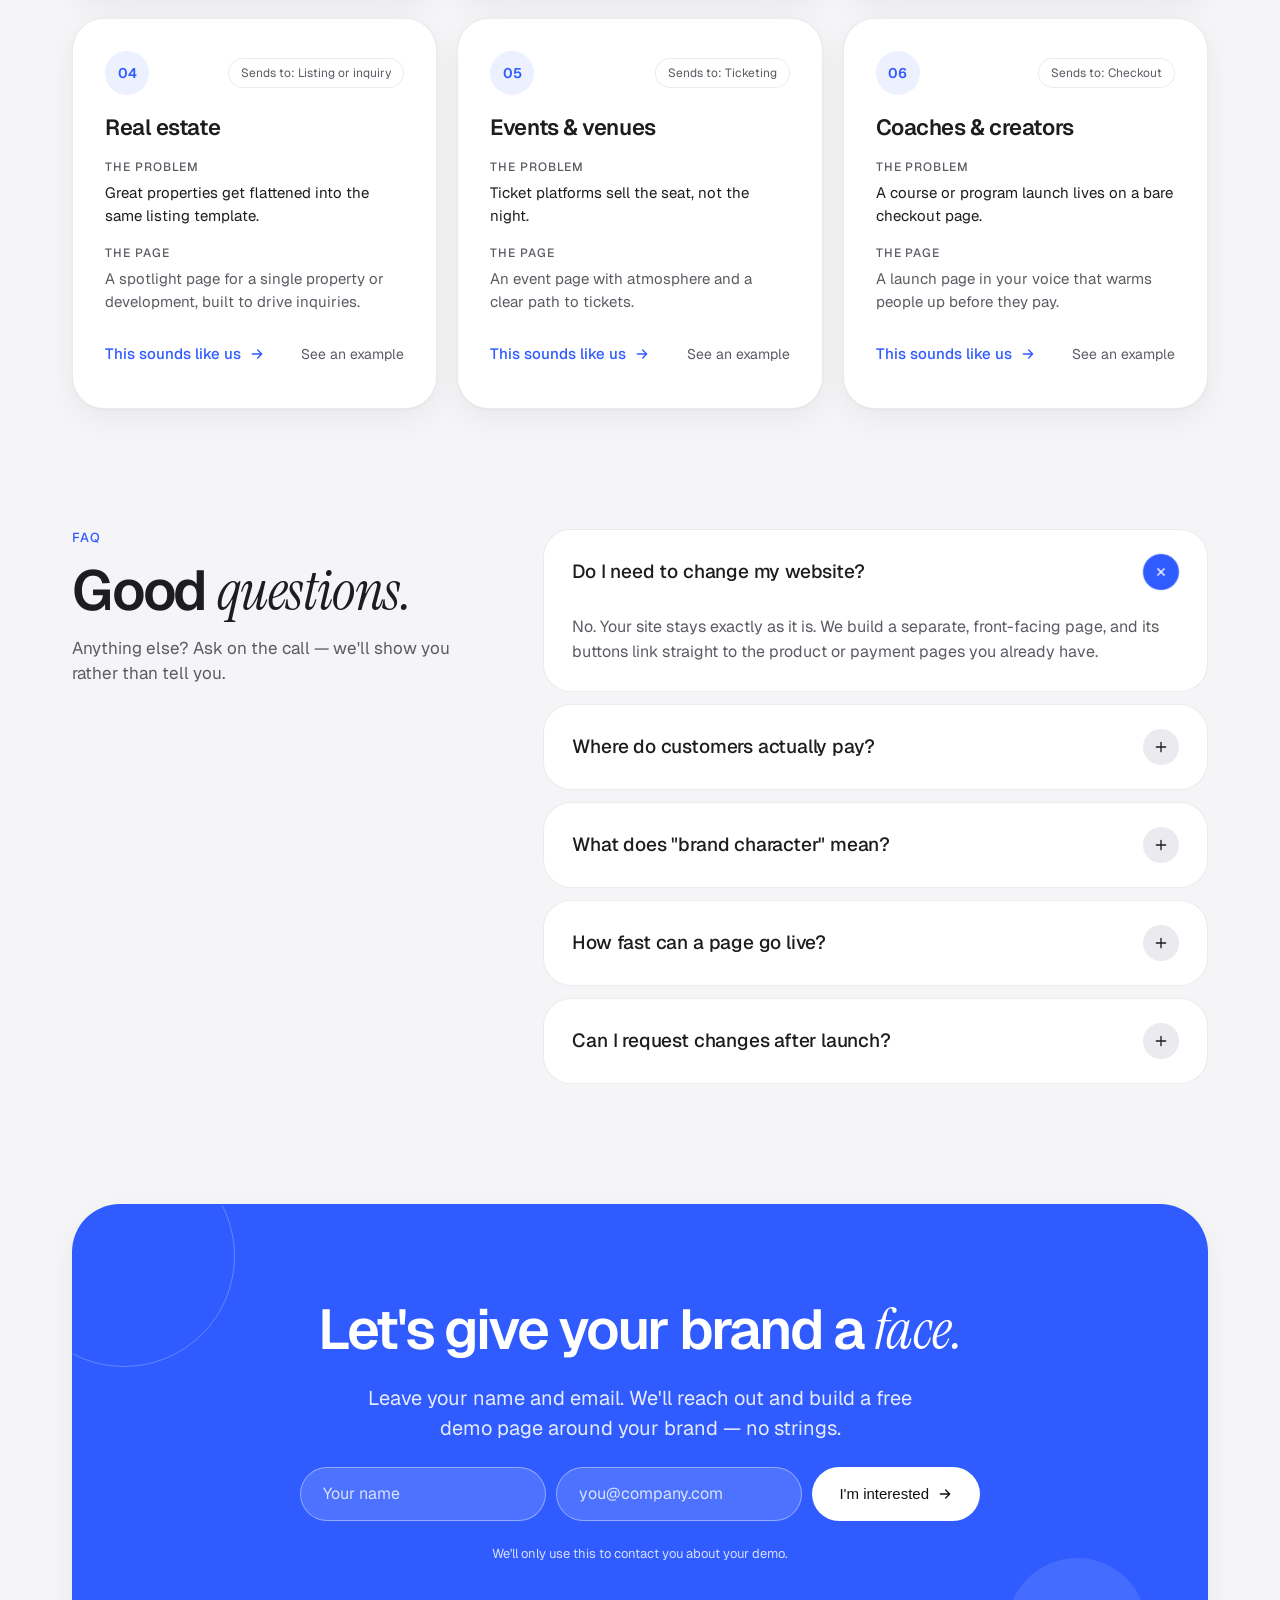
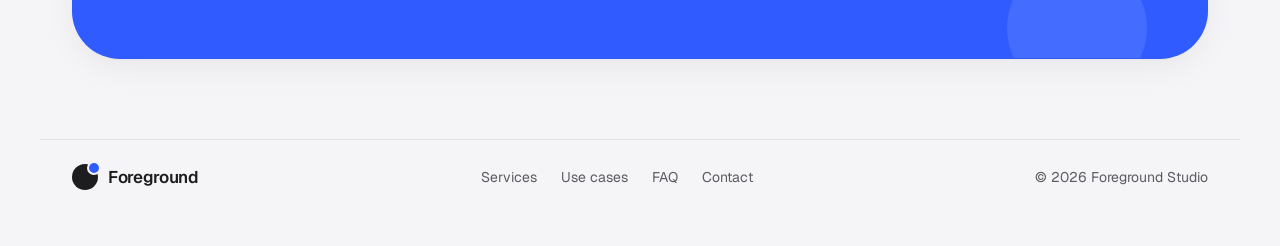
==== commit bde6959e: "Draw visitors toward use cases: nav highlight, rotating hero button, example gallery Co-Authored-By:" ====
--- a/index.html
+++ b/index.html
@@ -32,7 +32,7 @@
 <a class="navlink" href="#how">How it works</a>
 <a class="navlink" href="#services">Services</a>
 <a class="navlink" href="#process">Process</a>
-<a class="navlink" href="use-cases.html">Use cases</a>
+<a class="navlink hot" href="use-cases.html">Use cases</a>
 <a class="navlink" href="#faq">FAQ</a>
 </div>
 <button class="iconbtn" id="themeToggle" type="button" aria-label="Switch to dark mode">
@@ -51,7 +51,7 @@
 <p class="lede rise d2" style="max-width: 520px">We design and run front-facing landing pages that give your company a voice — then send customers straight to your product or checkout page. Your main site stays exactly as it is.</p>
 <div class="rise d3" style="display: flex; gap: 12px; flex-wrap: wrap">
 <a class="btn btn-primary" href="#contact">Get a free demo page <svg class="arr" width="16" height="16" viewBox="0 0 24 24" fill="none" stroke="currentColor" stroke-width="2" stroke-linecap="round" stroke-linejoin="round"><path d="M5 12h14M13 6l6 6-6 6"></path></svg></a>
-<a class="btn btn-ghost" href="#how">See how it works</a>
+<a class="btn btn-ghost" id="rotBtn" href="use-cases.html">See it for <span class="rot" aria-live="polite"><span class="on" data-id="food">restaurants</span><span data-id="product">product brands</span><span data-id="fitness">fitness studios</span><span data-id="realestate">real estate</span><span data-id="events">events</span><span data-id="creators">creators</span></span> <svg class="arr" width="16" height="16" viewBox="0 0 24 24" fill="none" stroke="currentColor" stroke-width="2" stroke-linecap="round" stroke-linejoin="round"><path d="M5 12h14M13 6l6 6-6 6"></path></svg></a>
 </div>
 <div class="rise d4" style="display: flex; gap: 20px; flex-wrap: wrap; font-size: 14px; color: var(--muted)">
 <span style="display: flex; align-items: center; gap: 8px"><span class="tick"><svg width="12" height="12" viewBox="0 0 24 24" fill="none" stroke="currentColor" stroke-width="3" stroke-linecap="round" stroke-linejoin="round"><path d="M5 12l5 5L20 7"></path></svg></span>No changes to your website</span>
@@ -222,13 +222,67 @@
 </section>
 
 <!-- USE CASES -->
-<section id="usecases" class="wrap" style="padding-top: 120px; padding-bottom: 120px">
+<section id="usecases" class="wrap" style="padding-top: 120px">
 <div class="reveal" style="display: flex; flex-direction: column; gap: 16px; align-items: center; text-align: center; max-width: 760px; margin: 0 auto 56px">
 <span class="eyebrow">Use cases</span>
 <h2 class="h2">Made for brands with <span class="serif">something to say.</span></h2>
 <p class="lede">If you sell through a checkout, booking or sign-up page, a front door with more personality can help. Here's where it tends to land.</p>
-<a class="btn btn-ghost" href="use-cases.html">Explore use cases <svg class="arr" width="16" height="16" viewBox="0 0 24 24" fill="none" stroke="currentColor" stroke-width="2" stroke-linecap="round" stroke-linejoin="round"><path d="M5 12h14M13 6l6 6-6 6"></path></svg></a>
-</div>
+<a class="btn btn-primary btn-shine" href="use-cases.html">See the example pages <svg class="arr" width="16" height="16" viewBox="0 0 24 24" fill="none" stroke="currentColor" stroke-width="2" stroke-linecap="round" stroke-linejoin="round"><path d="M5 12h14M13 6l6 6-6 6"></path></svg></a>
+</div>
+</section>
+<div class="gallery reveal" aria-label="Example pages">
+<div class="marquee">
+<a class="mini" href="use-cases.html#product"><div class="mini-frame"><div class="scaler"><div class="screen" style="background:#e9ede4;color:#2c3a2a">
+<div class="mnav"><b style="font-family:'Instrument Serif',Georgia,serif;font-weight:400;font-size:18px">Loam</b><span>Shop</span><span>Story</span><span>Journal</span></div>
+<div class="mhero"><div><p class="mh" style="font-family:'Instrument Serif',Georgia,serif;font-weight:400">Skin, but <i>calmer.</i></p><p class="mp">Plant-based care, made in small batches.</p><span class="mcta" style="background:#2c3a2a;color:#e9ede4">Shop the set →</span></div>
+<div class="mvis" style="display:flex;align-items:flex-end;justify-content:center;gap:14px;height:170px"><div class="bottle float" style="width:54px;height:130px;background:#a9b89a"></div><div class="bottle float2" style="width:64px;height:92px;background:#d8c7a8;border-radius:18px"></div><div class="bottle float3" style="width:44px;height:112px;background:#7d8f6e"></div></div></div></div></div></div><span class="mini-label">Product brands<span class="go">See it <svg width="14" height="14" viewBox="0 0 24 24" fill="none" stroke="currentColor" stroke-width="2" stroke-linecap="round" stroke-linejoin="round"><path d="M5 12h14M13 6l6 6-6 6"></path></svg></span></span></a>
+<a class="mini" href="use-cases.html#food"><div class="mini-frame"><div class="scaler"><div class="screen" style="background:#1f120d;color:#fbe9d7">
+<div class="mnav"><b>Ember &amp; Basil</b><span>Menu</span><span>Visit</span><span>Private dining</span></div>
+<div class="mhero"><div><p class="mh" style="font-weight:700">The autumn menu <i style="font-family:'Instrument Serif',Georgia,serif;font-weight:400;color:#ff6a3d">is here.</i></p><p class="mp">Wood-fired, seasonal, a little loud.</p><span class="mcta" style="background:#ff6a3d;color:#1f120d">Order pickup →</span></div>
+<div class="mvis" style="display:flex;justify-content:center"><div class="plate" style="background:#ff6a3d"><div style="width:104px;height:104px;border-radius:50%;border:8px solid #fbe9d7;box-sizing:border-box;display:flex;align-items:center;justify-content:center"><div style="width:34px;height:34px;border-radius:50%;background:#2d6a3e;box-shadow:26px 8px 0 -6px #fbe9d7,-22px 14px 0 -8px #2d6a3e"></div></div></div></div></div></div></div></div><span class="mini-label">Restaurants &amp; cafés<span class="go">See it <svg width="14" height="14" viewBox="0 0 24 24" fill="none" stroke="currentColor" stroke-width="2" stroke-linecap="round" stroke-linejoin="round"><path d="M5 12h14M13 6l6 6-6 6"></path></svg></span></span></a>
+<a class="mini" href="use-cases.html#fitness"><div class="mini-frame"><div class="scaler"><div class="screen" style="background:#0d0d0d;color:#fff">
+<div class="mnav"><b style="letter-spacing:.1em">PULSE ROOM</b><span>Classes</span><span>Coaches</span><span>Pricing</span></div>
+<div class="mhero"><div><p class="mh" style="font-weight:800;text-transform:uppercase;letter-spacing:-.04em;font-size:34px">Three classes. <span style="color:#d4ff3a">Zero excuses.</span></p><p class="mp">Strength, ride and recovery under one roof.</p><span class="mcta" style="background:#d4ff3a;color:#0d0d0d">Book intro pack →</span></div>
+<div class="mvis" style="display:flex;justify-content:center"><div class="eq"><span></span><span></span><span></span><span></span><span></span></div></div></div></div></div></div><span class="mini-label">Fitness studios<span class="go">See it <svg width="14" height="14" viewBox="0 0 24 24" fill="none" stroke="currentColor" stroke-width="2" stroke-linecap="round" stroke-linejoin="round"><path d="M5 12h14M13 6l6 6-6 6"></path></svg></span></span></a>
+<a class="mini" href="use-cases.html#realestate"><div class="mini-frame"><div class="scaler"><div class="screen" style="background:#f3eee6;color:#1b2a41">
+<div class="mnav"><b style="font-family:'Instrument Serif',Georgia,serif;font-weight:400;font-size:18px">14 Harbor Lane</b><span>Home</span><span>Neighborhood</span><span>Gallery</span></div>
+<div class="mhero"><div><p class="mh" style="font-family:'Instrument Serif',Georgia,serif;font-weight:400">Wake up <i>to the water.</i></p><p class="mp">Four bedrooms, a private dock, and slow mornings.</p><span class="mcta" style="background:#1b2a41;color:#f3eee6">Schedule a tour →</span></div>
+<div class="mvis" style="position:relative;height:170px;border-radius:18px;overflow:hidden;background:#dfe8ef"><div style="position:absolute;width:44px;height:44px;border-radius:50%;background:#f2b35b;right:24px;top:18px"></div><div style="position:absolute;left:34px;bottom:52px;width:92px;height:72px;background:#1b2a41;clip-path:polygon(50% 0,100% 38%,100% 100%,0 100%,0 38%)"></div><div style="position:absolute;left:62px;bottom:52px;width:18px;height:26px;background:#f2b35b;border-radius:4px 4px 0 0"></div><div style="position:absolute;left:0;right:0;bottom:0;height:52px;background:#a9c4da;display:flex;flex-direction:column;justify-content:center;gap:8px;padding:0 18px"><div class="wave" style="width:60%"></div><div class="wave" style="width:40%;margin-left:30%"></div><div class="wave" style="width:50%"></div></div></div></div></div></div></div><span class="mini-label">Real estate<span class="go">See it <svg width="14" height="14" viewBox="0 0 24 24" fill="none" stroke="currentColor" stroke-width="2" stroke-linecap="round" stroke-linejoin="round"><path d="M5 12h14M13 6l6 6-6 6"></path></svg></span></span></a>
+<a class="mini" href="use-cases.html#events"><div class="mini-frame"><div class="scaler"><div class="screen" style="background:#140c2b;color:#f3ecff">
+<div class="mnav"><b>Night Garden</b><span>Lineup</span><span>Venue</span><span>FAQ</span></div>
+<div class="mhero"><div><p class="mh" style="font-weight:700">An evening <i style="font-family:'Instrument Serif',Georgia,serif;font-weight:400;color:#ff7ad9">under the lights.</i></p><p class="mp">Live music, lanterns and a late bar.</p><span class="mcta" style="background:#ff7ad9;color:#140c2b">Get tickets →</span></div>
+<div class="mvis" style="position:relative;height:170px"><span class="lantern" style="width:60px;height:60px;left:20%;top:10%;background:#b18cff;box-shadow:0 0 40px #b18cff"></span><span class="lantern" style="width:34px;height:34px;left:62%;top:4%;background:#ff7ad9;box-shadow:0 0 30px #ff7ad9;animation-delay:-1s"></span><span class="lantern" style="width:46px;height:46px;left:50%;top:52%;background:#ffd36e;box-shadow:0 0 34px #ffd36e;animation-delay:-2s"></span><span class="lantern" style="width:22px;height:22px;left:8%;top:66%;background:#ff7ad9;box-shadow:0 0 22px #ff7ad9;animation-delay:-.5s"></span></div></div></div></div></div><span class="mini-label">Events &amp; venues<span class="go">See it <svg width="14" height="14" viewBox="0 0 24 24" fill="none" stroke="currentColor" stroke-width="2" stroke-linecap="round" stroke-linejoin="round"><path d="M5 12h14M13 6l6 6-6 6"></path></svg></span></span></a>
+<a class="mini" href="use-cases.html#creators"><div class="mini-frame"><div class="scaler"><div class="screen" style="background:#f6e7da;color:#3a2418">
+<div class="mnav"><b style="font-family:'Instrument Serif',Georgia,serif;font-weight:400;font-size:18px">The Calm Founder</b><span>Program</span><span>About</span><span>FAQ</span></div>
+<div class="mhero"><div><p class="mh" style="font-family:'Instrument Serif',Georgia,serif;font-weight:400;font-size:32px">Build a business <i style="color:#c4572e">that doesn’t burn you out.</i></p><p class="mp">A guided program for solo founders.</p><span class="mcta" style="background:#c4572e;color:#fff">Join the program →</span></div>
+<div class="mvis" style="display:flex;flex-direction:column;gap:10px;align-items:stretch"><div class="float" style="padding:12px 16px;border-radius:999px;background:#fff;font-size:13px">Module 1 · Clarity</div><div class="float2" style="padding:12px 16px;border-radius:999px;background:#c4572e;color:#fff;font-size:13px;margin-left:18px">Module 2 · Rhythm</div><div class="float3" style="padding:12px 16px;border-radius:999px;background:#fff;font-size:13px">Module 3 · Growth</div></div></div></div></div></div><span class="mini-label">Coaches &amp; creators<span class="go">See it <svg width="14" height="14" viewBox="0 0 24 24" fill="none" stroke="currentColor" stroke-width="2" stroke-linecap="round" stroke-linejoin="round"><path d="M5 12h14M13 6l6 6-6 6"></path></svg></span></span></a>
+<a class="mini" href="use-cases.html#product" aria-hidden="true" tabindex="-1"><div class="mini-frame"><div class="scaler"><div class="screen" style="background:#e9ede4;color:#2c3a2a">
+<div class="mnav"><b style="font-family:'Instrument Serif',Georgia,serif;font-weight:400;font-size:18px">Loam</b><span>Shop</span><span>Story</span><span>Journal</span></div>
+<div class="mhero"><div><p class="mh" style="font-family:'Instrument Serif',Georgia,serif;font-weight:400">Skin, but <i>calmer.</i></p><p class="mp">Plant-based care, made in small batches.</p><span class="mcta" style="background:#2c3a2a;color:#e9ede4">Shop the set →</span></div>
+<div class="mvis" style="display:flex;align-items:flex-end;justify-content:center;gap:14px;height:170px"><div class="bottle float" style="width:54px;height:130px;background:#a9b89a"></div><div class="bottle float2" style="width:64px;height:92px;background:#d8c7a8;border-radius:18px"></div><div class="bottle float3" style="width:44px;height:112px;background:#7d8f6e"></div></div></div></div></div></div><span class="mini-label">Product brands<span class="go">See it <svg width="14" height="14" viewBox="0 0 24 24" fill="none" stroke="currentColor" stroke-width="2" stroke-linecap="round" stroke-linejoin="round"><path d="M5 12h14M13 6l6 6-6 6"></path></svg></span></span></a>
+<a class="mini" href="use-cases.html#food" aria-hidden="true" tabindex="-1"><div class="mini-frame"><div class="scaler"><div class="screen" style="background:#1f120d;color:#fbe9d7">
+<div class="mnav"><b>Ember &amp; Basil</b><span>Menu</span><span>Visit</span><span>Private dining</span></div>
+<div class="mhero"><div><p class="mh" style="font-weight:700">The autumn menu <i style="font-family:'Instrument Serif',Georgia,serif;font-weight:400;color:#ff6a3d">is here.</i></p><p class="mp">Wood-fired, seasonal, a little loud.</p><span class="mcta" style="background:#ff6a3d;color:#1f120d">Order pickup →</span></div>
+<div class="mvis" style="display:flex;justify-content:center"><div class="plate" style="background:#ff6a3d"><div style="width:104px;height:104px;border-radius:50%;border:8px solid #fbe9d7;box-sizing:border-box;display:flex;align-items:center;justify-content:center"><div style="width:34px;height:34px;border-radius:50%;background:#2d6a3e;box-shadow:26px 8px 0 -6px #fbe9d7,-22px 14px 0 -8px #2d6a3e"></div></div></div></div></div></div></div></div><span class="mini-label">Restaurants &amp; cafés<span class="go">See it <svg width="14" height="14" viewBox="0 0 24 24" fill="none" stroke="currentColor" stroke-width="2" stroke-linecap="round" stroke-linejoin="round"><path d="M5 12h14M13 6l6 6-6 6"></path></svg></span></span></a>
+<a class="mini" href="use-cases.html#fitness" aria-hidden="true" tabindex="-1"><div class="mini-frame"><div class="scaler"><div class="screen" style="background:#0d0d0d;color:#fff">
+<div class="mnav"><b style="letter-spacing:.1em">PULSE ROOM</b><span>Classes</span><span>Coaches</span><span>Pricing</span></div>
+<div class="mhero"><div><p class="mh" style="font-weight:800;text-transform:uppercase;letter-spacing:-.04em;font-size:34px">Three classes. <span style="color:#d4ff3a">Zero excuses.</span></p><p class="mp">Strength, ride and recovery under one roof.</p><span class="mcta" style="background:#d4ff3a;color:#0d0d0d">Book intro pack →</span></div>
+<div class="mvis" style="display:flex;justify-content:center"><div class="eq"><span></span><span></span><span></span><span></span><span></span></div></div></div></div></div></div><span class="mini-label">Fitness studios<span class="go">See it <svg width="14" height="14" viewBox="0 0 24 24" fill="none" stroke="currentColor" stroke-width="2" stroke-linecap="round" stroke-linejoin="round"><path d="M5 12h14M13 6l6 6-6 6"></path></svg></span></span></a>
+<a class="mini" href="use-cases.html#realestate" aria-hidden="true" tabindex="-1"><div class="mini-frame"><div class="scaler"><div class="screen" style="background:#f3eee6;color:#1b2a41">
+<div class="mnav"><b style="font-family:'Instrument Serif',Georgia,serif;font-weight:400;font-size:18px">14 Harbor Lane</b><span>Home</span><span>Neighborhood</span><span>Gallery</span></div>
+<div class="mhero"><div><p class="mh" style="font-family:'Instrument Serif',Georgia,serif;font-weight:400">Wake up <i>to the water.</i></p><p class="mp">Four bedrooms, a private dock, and slow mornings.</p><span class="mcta" style="background:#1b2a41;color:#f3eee6">Schedule a tour →</span></div>
+<div class="mvis" style="position:relative;height:170px;border-radius:18px;overflow:hidden;background:#dfe8ef"><div style="position:absolute;width:44px;height:44px;border-radius:50%;background:#f2b35b;right:24px;top:18px"></div><div style="position:absolute;left:34px;bottom:52px;width:92px;height:72px;background:#1b2a41;clip-path:polygon(50% 0,100% 38%,100% 100%,0 100%,0 38%)"></div><div style="position:absolute;left:62px;bottom:52px;width:18px;height:26px;background:#f2b35b;border-radius:4px 4px 0 0"></div><div style="position:absolute;left:0;right:0;bottom:0;height:52px;background:#a9c4da;display:flex;flex-direction:column;justify-content:center;gap:8px;padding:0 18px"><div class="wave" style="width:60%"></div><div class="wave" style="width:40%;margin-left:30%"></div><div class="wave" style="width:50%"></div></div></div></div></div></div></div><span class="mini-label">Real estate<span class="go">See it <svg width="14" height="14" viewBox="0 0 24 24" fill="none" stroke="currentColor" stroke-width="2" stroke-linecap="round" stroke-linejoin="round"><path d="M5 12h14M13 6l6 6-6 6"></path></svg></span></span></a>
+<a class="mini" href="use-cases.html#events" aria-hidden="true" tabindex="-1"><div class="mini-frame"><div class="scaler"><div class="screen" style="background:#140c2b;color:#f3ecff">
+<div class="mnav"><b>Night Garden</b><span>Lineup</span><span>Venue</span><span>FAQ</span></div>
+<div class="mhero"><div><p class="mh" style="font-weight:700">An evening <i style="font-family:'Instrument Serif',Georgia,serif;font-weight:400;color:#ff7ad9">under the lights.</i></p><p class="mp">Live music, lanterns and a late bar.</p><span class="mcta" style="background:#ff7ad9;color:#140c2b">Get tickets →</span></div>
+<div class="mvis" style="position:relative;height:170px"><span class="lantern" style="width:60px;height:60px;left:20%;top:10%;background:#b18cff;box-shadow:0 0 40px #b18cff"></span><span class="lantern" style="width:34px;height:34px;left:62%;top:4%;background:#ff7ad9;box-shadow:0 0 30px #ff7ad9;animation-delay:-1s"></span><span class="lantern" style="width:46px;height:46px;left:50%;top:52%;background:#ffd36e;box-shadow:0 0 34px #ffd36e;animation-delay:-2s"></span><span class="lantern" style="width:22px;height:22px;left:8%;top:66%;background:#ff7ad9;box-shadow:0 0 22px #ff7ad9;animation-delay:-.5s"></span></div></div></div></div></div><span class="mini-label">Events &amp; venues<span class="go">See it <svg width="14" height="14" viewBox="0 0 24 24" fill="none" stroke="currentColor" stroke-width="2" stroke-linecap="round" stroke-linejoin="round"><path d="M5 12h14M13 6l6 6-6 6"></path></svg></span></span></a>
+<a class="mini" href="use-cases.html#creators" aria-hidden="true" tabindex="-1"><div class="mini-frame"><div class="scaler"><div class="screen" style="background:#f6e7da;color:#3a2418">
+<div class="mnav"><b style="font-family:'Instrument Serif',Georgia,serif;font-weight:400;font-size:18px">The Calm Founder</b><span>Program</span><span>About</span><span>FAQ</span></div>
+<div class="mhero"><div><p class="mh" style="font-family:'Instrument Serif',Georgia,serif;font-weight:400;font-size:32px">Build a business <i style="color:#c4572e">that doesn’t burn you out.</i></p><p class="mp">A guided program for solo founders.</p><span class="mcta" style="background:#c4572e;color:#fff">Join the program →</span></div>
+<div class="mvis" style="display:flex;flex-direction:column;gap:10px;align-items:stretch"><div class="float" style="padding:12px 16px;border-radius:999px;background:#fff;font-size:13px">Module 1 · Clarity</div><div class="float2" style="padding:12px 16px;border-radius:999px;background:#c4572e;color:#fff;font-size:13px;margin-left:18px">Module 2 · Rhythm</div><div class="float3" style="padding:12px 16px;border-radius:999px;background:#fff;font-size:13px">Module 3 · Growth</div></div></div></div></div></div><span class="mini-label">Coaches &amp; creators<span class="go">See it <svg width="14" height="14" viewBox="0 0 24 24" fill="none" stroke="currentColor" stroke-width="2" stroke-linecap="round" stroke-linejoin="round"><path d="M5 12h14M13 6l6 6-6 6"></path></svg></span></span></a>
+</div>
+</div>
+<section class="wrap" style="padding-bottom: 120px">
 <div class="grid-3" style="display: grid; grid-template-columns: repeat(3, minmax(0, 1fr)); gap: 20px; align-items: stretch">
 <div class="card uc reveal" data-case="product" data-label="Product brands" style="padding: 32px; display: flex; flex-direction: column; gap: 18px">
 <div style="display: flex; align-items: center; justify-content: space-between; gap: 12px">
--- a/styles.css
+++ b/styles.css
@@ -167,10 +167,10 @@
 .uc-row.flip .uc-copy{order:0}
 .uc-copy .h2{font-size:36px}
 .mock,.flip .mock{transform:none}
-.screen{aspect-ratio:auto;min-height:320px;padding:18px}
-.screen .mhero{grid-template-columns:minmax(0,1fr)}
-.screen .mvis{display:none}
-.screen .mnav span{display:none}
+.mock .screen{aspect-ratio:auto;min-height:320px;padding:18px}
+.mock .screen .mhero{grid-template-columns:minmax(0,1fr)}
+.mock .screen .mvis{display:none !important}
+.mock .screen .mnav span{display:none}
 .sendto,.flip .sendto{right:12px;left:auto}
 }
 @media (prefers-reduced-motion: reduce){
@@ -179,3 +179,33 @@
 }
 
 html.dark .eyebrow{color:#8aa0ff}
+
+/* ===== Pull toward use cases ===== */
+/* 1. Nav link highlight */
+.navlink.hot{position:relative;color:var(--text);background:var(--soft);padding-right:26px}
+.navlink.hot::after{content:'';position:absolute;right:12px;top:50%;width:6px;height:6px;margin-top:-3px;border-radius:50%;background:var(--accent);animation:ping 2s ease-out infinite}
+.navlink.hot:hover{background:var(--surface2)}
+@keyframes ping{0%{box-shadow:0 0 0 0 var(--accent)}70%,100%{box-shadow:0 0 0 7px transparent}}
+/* 2. Hero rotating industry button */
+.rot{display:inline-grid;text-align:left;color:var(--accent)}
+.rot > span{grid-area:1/1;opacity:0;translate:0 60%;transition:opacity .45s ease,translate .55s cubic-bezier(.2,.8,.2,1);white-space:nowrap}
+.rot > span.on{opacity:1;translate:0 0}
+.rot > span.out{opacity:0;translate:0 -60%}
+/* 3. Shimmer on the main "explore" button */
+.btn-shine{position:relative;overflow:hidden}
+.btn-shine::after{content:'';position:absolute;top:0;bottom:0;left:-60%;width:40%;background:linear-gradient(100deg,transparent,rgba(255,255,255,.45),transparent);transform:skewX(-20deg);animation:shine 3.6s ease-in-out infinite}
+@keyframes shine{0%,55%{left:-60%}85%,100%{left:130%}}
+/* 4. Gallery of example pages */
+.gallery{position:relative;overflow:hidden;padding:24px 0 36px;-webkit-mask-image:linear-gradient(90deg,transparent,#000 8%,#000 92%,transparent);mask-image:linear-gradient(90deg,transparent,#000 8%,#000 92%,transparent)}
+.gallery .marquee{gap:24px;animation-duration:70s}
+.gallery:hover .marquee,.gallery:focus-within .marquee{animation-play-state:paused}
+.mini{display:flex;flex-direction:column;gap:12px;width:360px;flex-shrink:0;transition:transform .6s cubic-bezier(.2,.8,.2,1)}
+.mini:hover{transform:translateY(-8px)}
+.mini-frame{width:360px;height:256px;border-radius:26px;background:var(--surface);border:1px solid var(--line);box-shadow:var(--shadow);padding:8px;box-sizing:border-box;overflow:hidden;transition:box-shadow .6s,background-color .6s,border-color .6s}
+.mini:hover .mini-frame{box-shadow:var(--shadowUp)}
+.mini-frame .scaler{width:516px;transform:scale(.6667);transform-origin:top left}
+.mini-label{display:flex;align-items:center;justify-content:space-between;padding:0 8px;font-size:15px;font-weight:500}
+.mini-label .go{display:inline-flex;align-items:center;gap:6px;font-size:13px;color:var(--accent);opacity:0;translate:-6px 0;transition:opacity .4s,translate .4s cubic-bezier(.2,.8,.2,1)}
+.mini:hover .mini-label .go,.mini:focus-visible .mini-label .go{opacity:1;translate:0 0}
+@media (max-width: 960px){.mini,.mini-frame{width:300px}.mini-frame{height:216px}.mini-frame .scaler{width:516px;transform:scale(.5581)}}
+@media (prefers-reduced-motion: reduce){.gallery .marquee{animation:none !important}.gallery{overflow-x:auto}.btn-shine::after,.navlink.hot::after{animation:none}.rot > span{transition:none}}
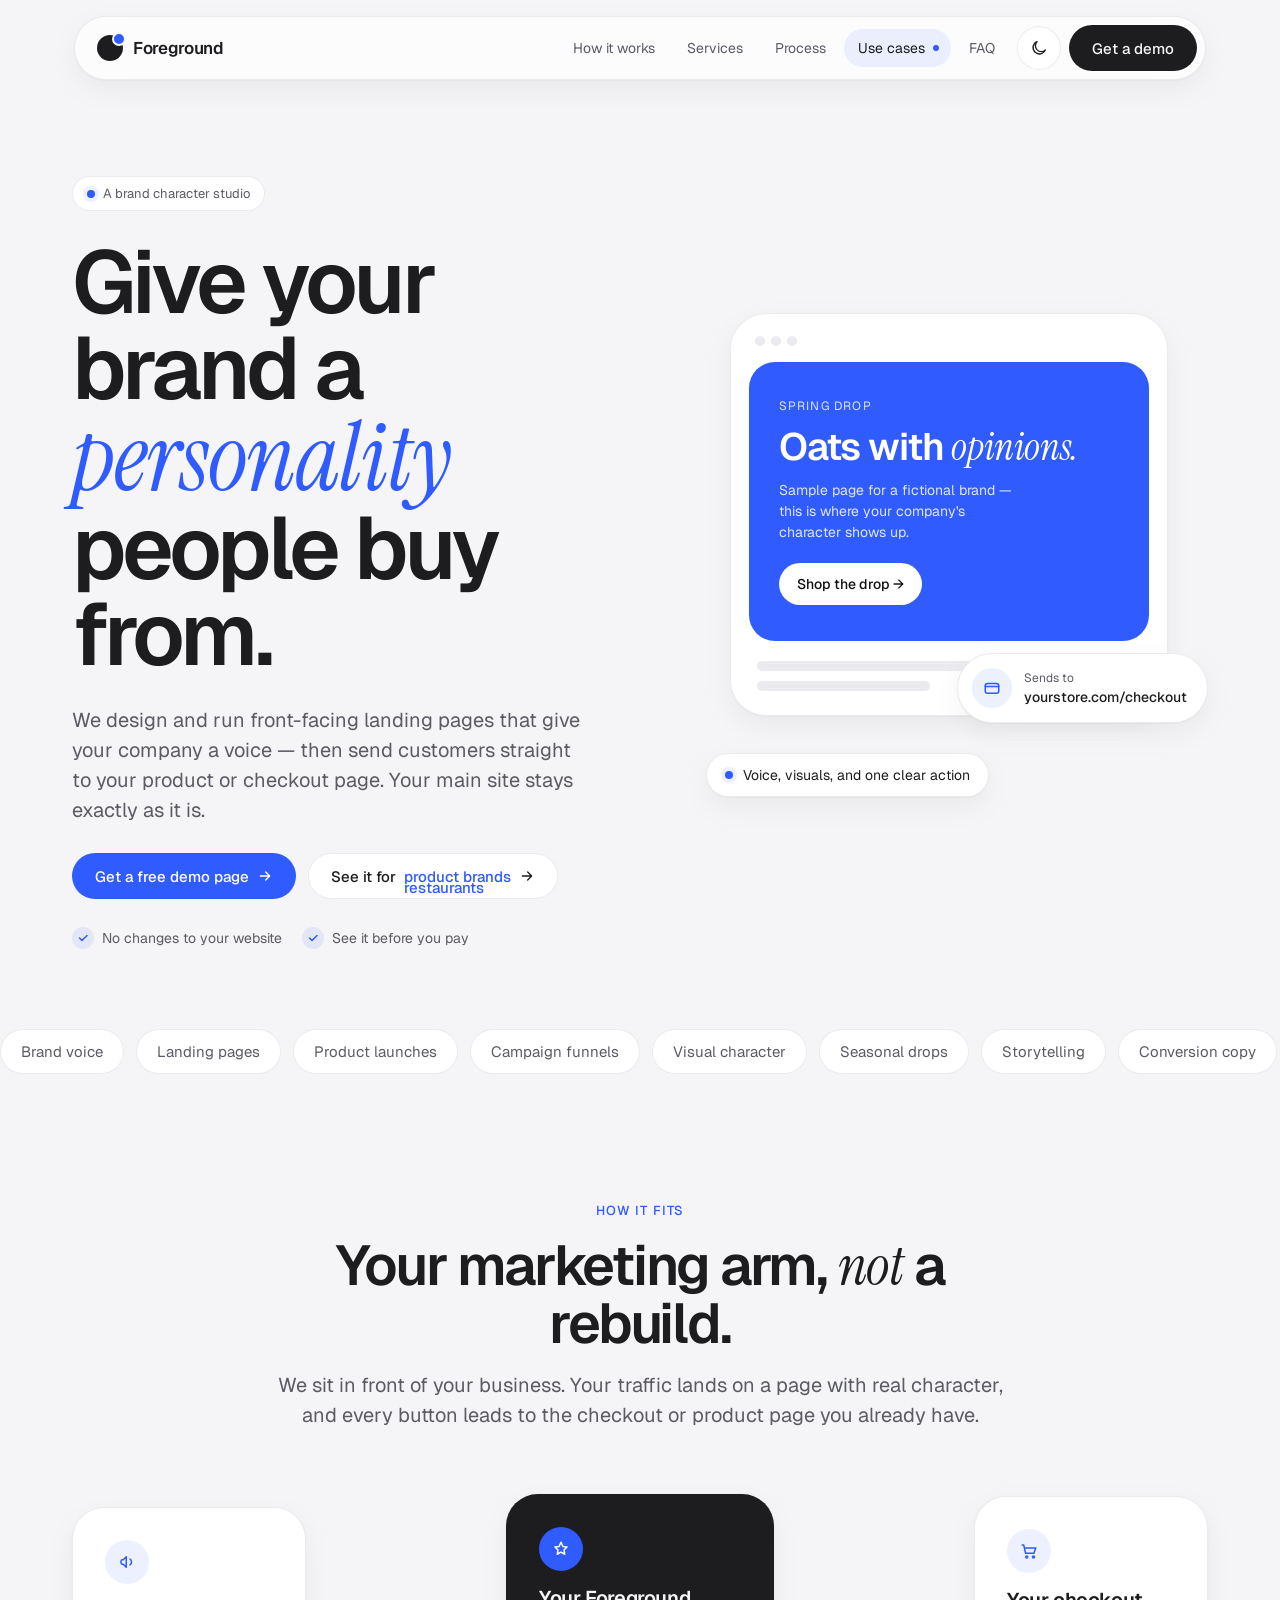
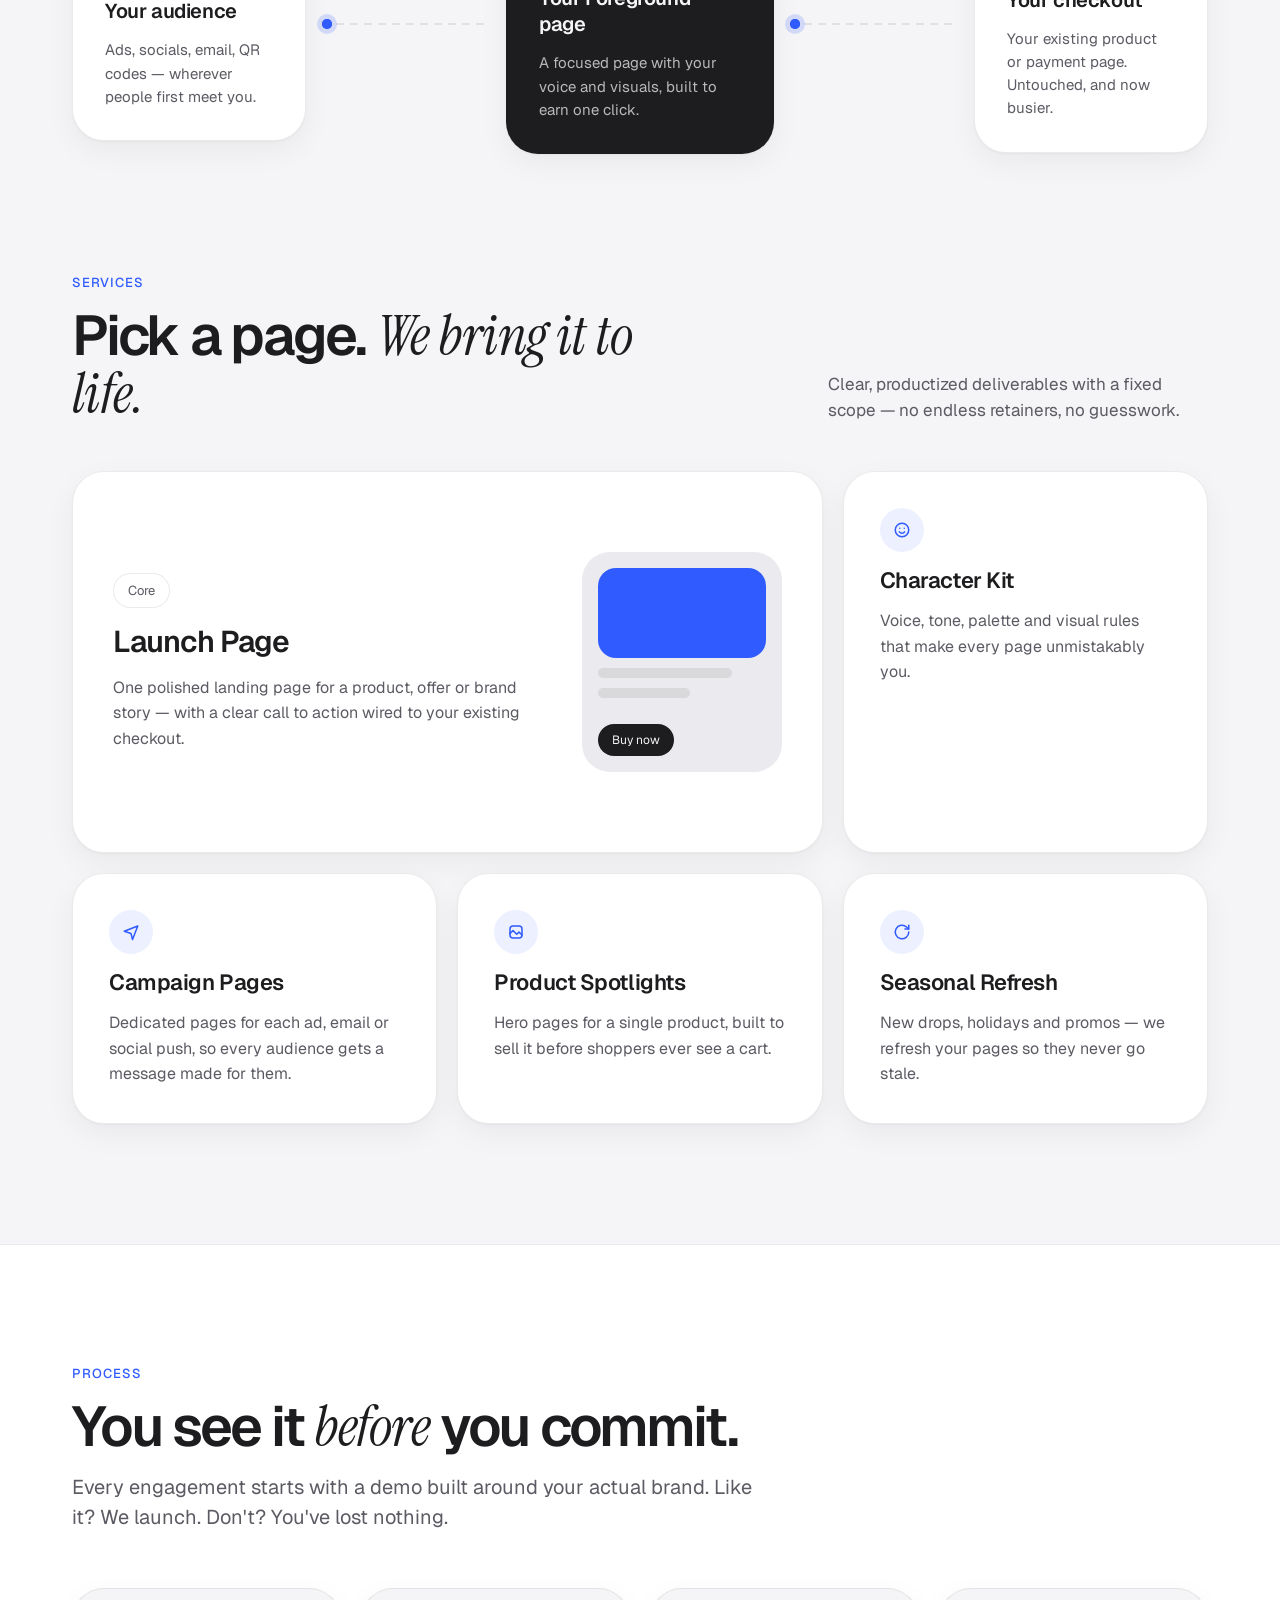
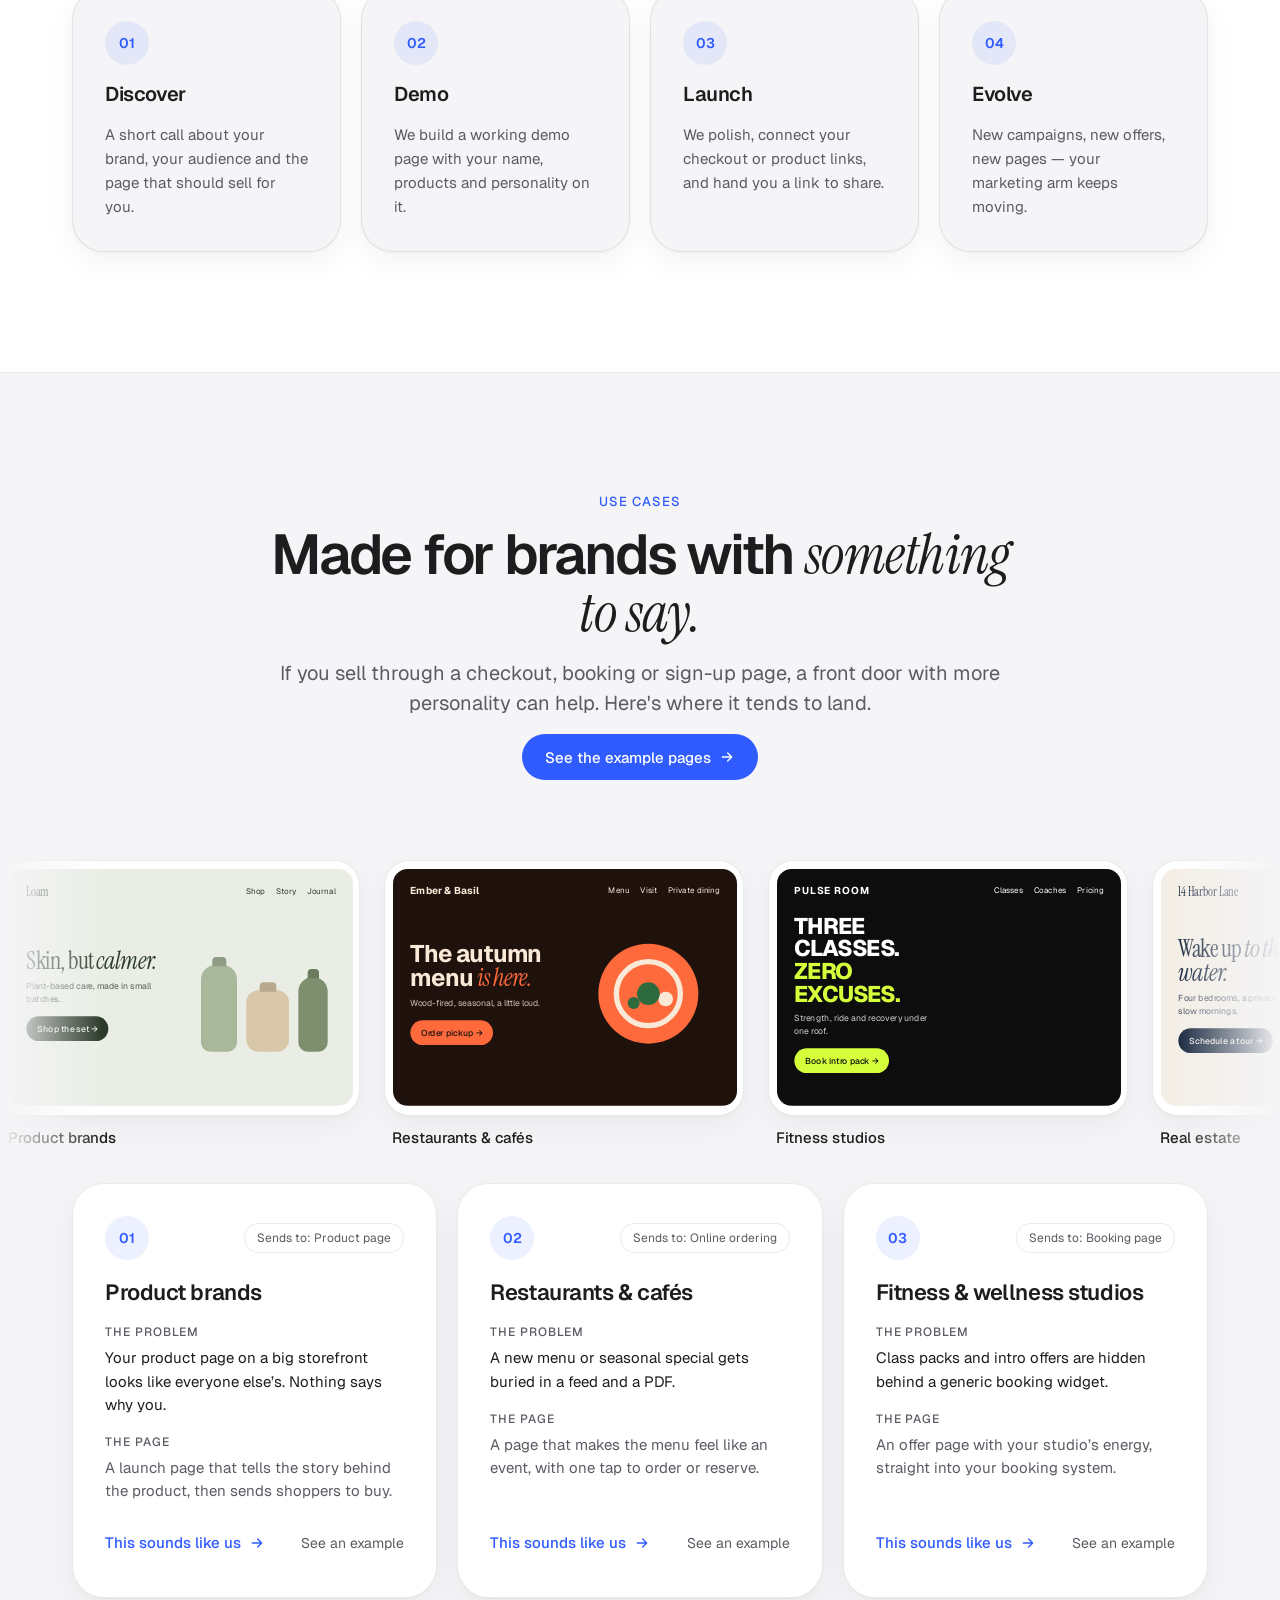
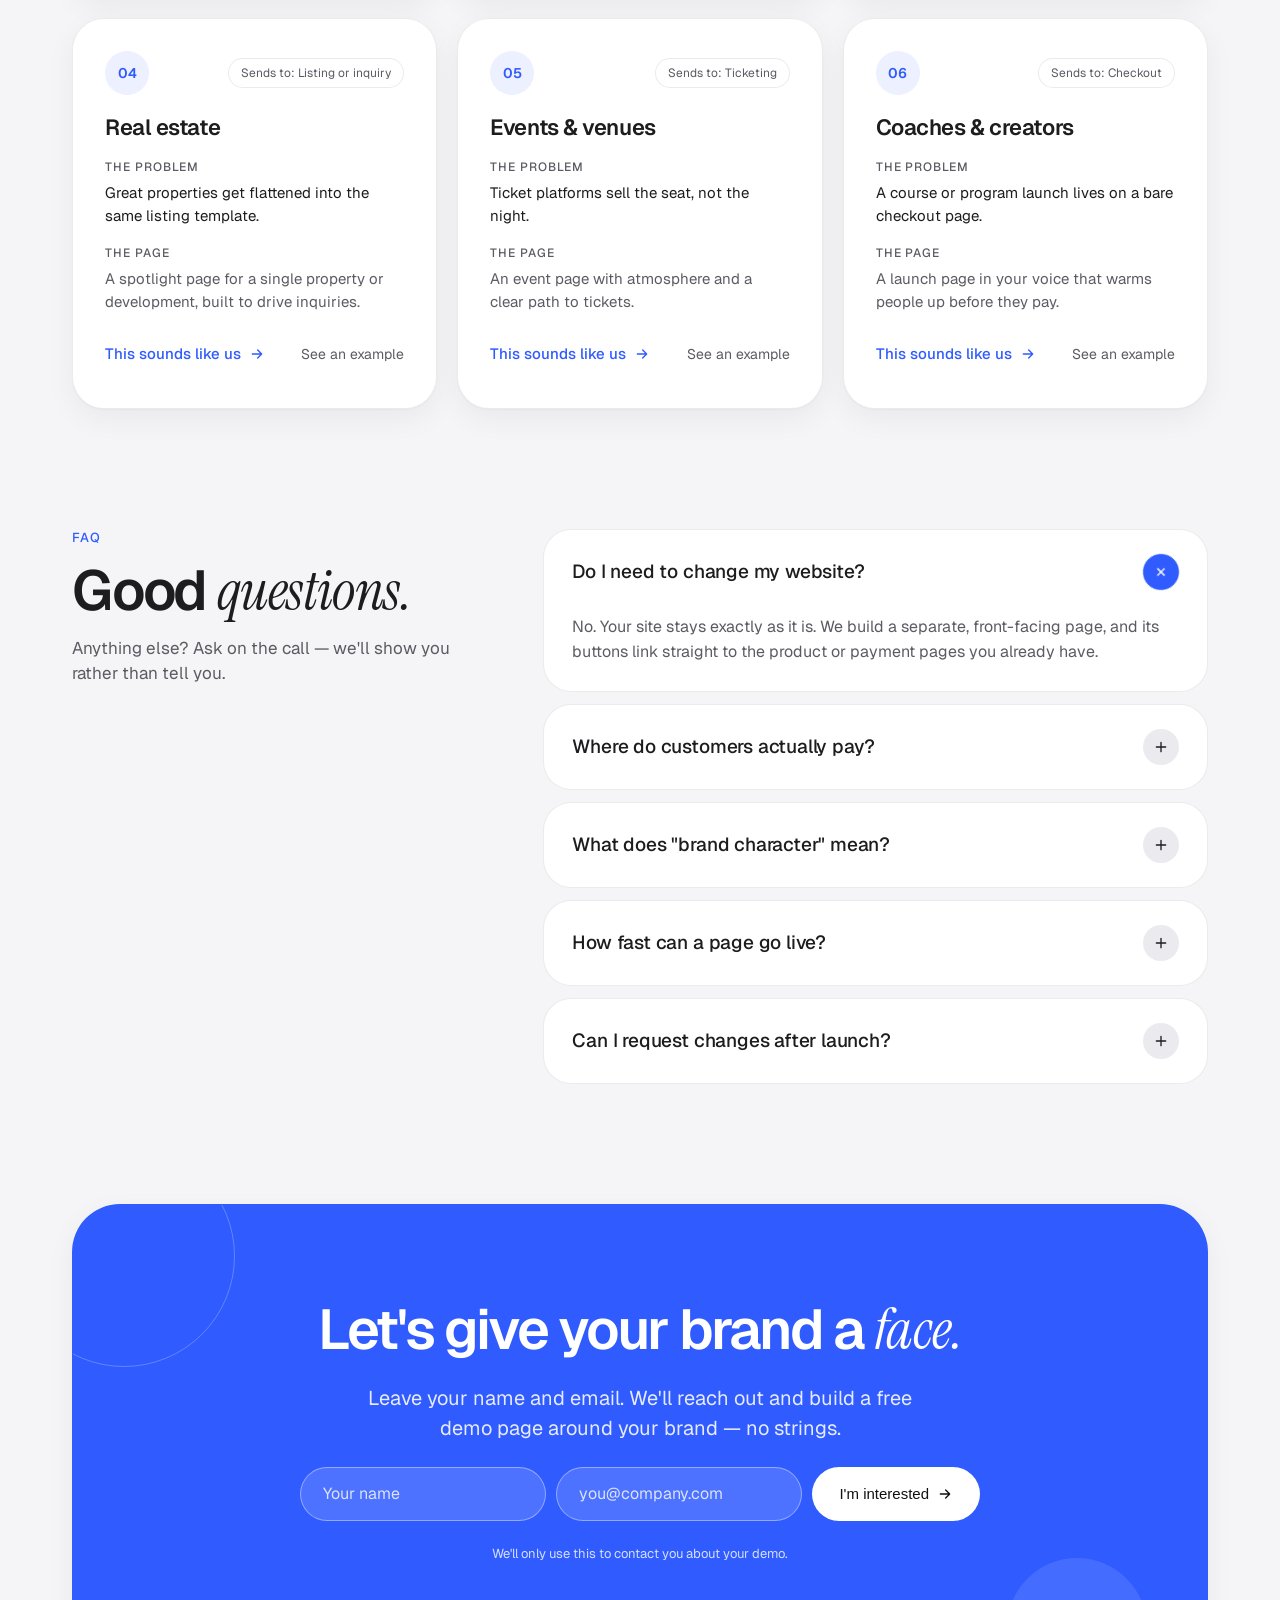
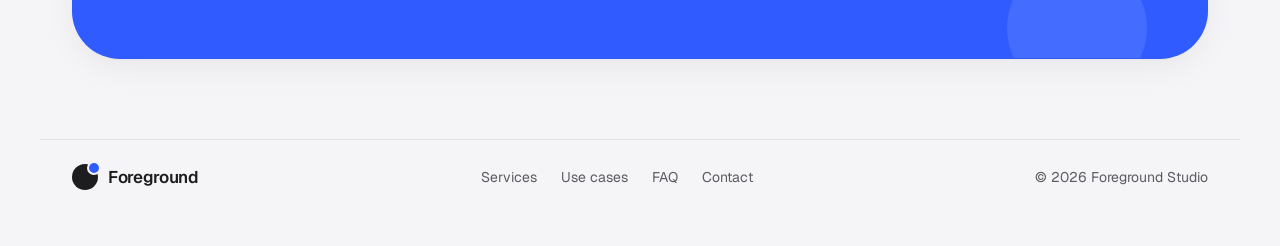
==== commit 87fe82a6: "Hide home use-cases section on phones Co-Authored-By: Claude Opus 5.5 <noreply@anthropic.com> Claude" ====
--- a/index.html
+++ b/index.html
@@ -222,7 +222,7 @@
 </section>
 
 <!-- USE CASES -->
-<section id="usecases" class="wrap" style="padding-top: 120px">
+<section id="usecases" class="wrap hide-phone" style="padding-top: 120px">
 <div class="reveal" style="display: flex; flex-direction: column; gap: 16px; align-items: center; text-align: center; max-width: 760px; margin: 0 auto 56px">
 <span class="eyebrow">Use cases</span>
 <h2 class="h2">Made for brands with <span class="serif">something to say.</span></h2>
@@ -230,7 +230,7 @@
 <a class="btn btn-primary btn-shine" href="use-cases.html">See the example pages <svg class="arr" width="16" height="16" viewBox="0 0 24 24" fill="none" stroke="currentColor" stroke-width="2" stroke-linecap="round" stroke-linejoin="round"><path d="M5 12h14M13 6l6 6-6 6"></path></svg></a>
 </div>
 </section>
-<div class="gallery reveal" aria-label="Example pages">
+<div class="gallery reveal hide-phone" aria-label="Example pages">
 <div class="marquee">
 <a class="mini" href="use-cases.html#product"><div class="mini-frame"><div class="scaler"><div class="screen" style="background:#e9ede4;color:#2c3a2a">
 <div class="mnav"><b style="font-family:'Instrument Serif',Georgia,serif;font-weight:400;font-size:18px">Loam</b><span>Shop</span><span>Story</span><span>Journal</span></div>
@@ -282,7 +282,7 @@
 <div class="mvis" style="display:flex;flex-direction:column;gap:10px;align-items:stretch"><div class="float" style="padding:12px 16px;border-radius:999px;background:#fff;font-size:13px">Module 1 · Clarity</div><div class="float2" style="padding:12px 16px;border-radius:999px;background:#c4572e;color:#fff;font-size:13px;margin-left:18px">Module 2 · Rhythm</div><div class="float3" style="padding:12px 16px;border-radius:999px;background:#fff;font-size:13px">Module 3 · Growth</div></div></div></div></div></div><span class="mini-label">Coaches &amp; creators<span class="go">See it <svg width="14" height="14" viewBox="0 0 24 24" fill="none" stroke="currentColor" stroke-width="2" stroke-linecap="round" stroke-linejoin="round"><path d="M5 12h14M13 6l6 6-6 6"></path></svg></span></span></a>
 </div>
 </div>
-<section class="wrap" style="padding-bottom: 120px">
+<section class="wrap hide-phone" style="padding-bottom: 120px">
 <div class="grid-3" style="display: grid; grid-template-columns: repeat(3, minmax(0, 1fr)); gap: 20px; align-items: stretch">
 <div class="card uc reveal" data-case="product" data-label="Product brands" style="padding: 32px; display: flex; flex-direction: column; gap: 18px">
 <div style="display: flex; align-items: center; justify-content: space-between; gap: 12px">
--- a/styles.css
+++ b/styles.css
@@ -209,3 +209,6 @@
 .mini:hover .mini-label .go,.mini:focus-visible .mini-label .go{opacity:1;translate:0 0}
 @media (max-width: 960px){.mini,.mini-frame{width:300px}.mini-frame{height:216px}.mini-frame .scaler{width:516px;transform:scale(.5581)}}
 @media (prefers-reduced-motion: reduce){.gallery .marquee{animation:none !important}.gallery{overflow-x:auto}.btn-shine::after,.navlink.hot::after{animation:none}.rot > span{transition:none}}
+
+/* Phones: hide the home use-cases section (tablets, laptops, monitors keep it) */
+@media (max-width: 767px){.hide-phone{display:none !important}}
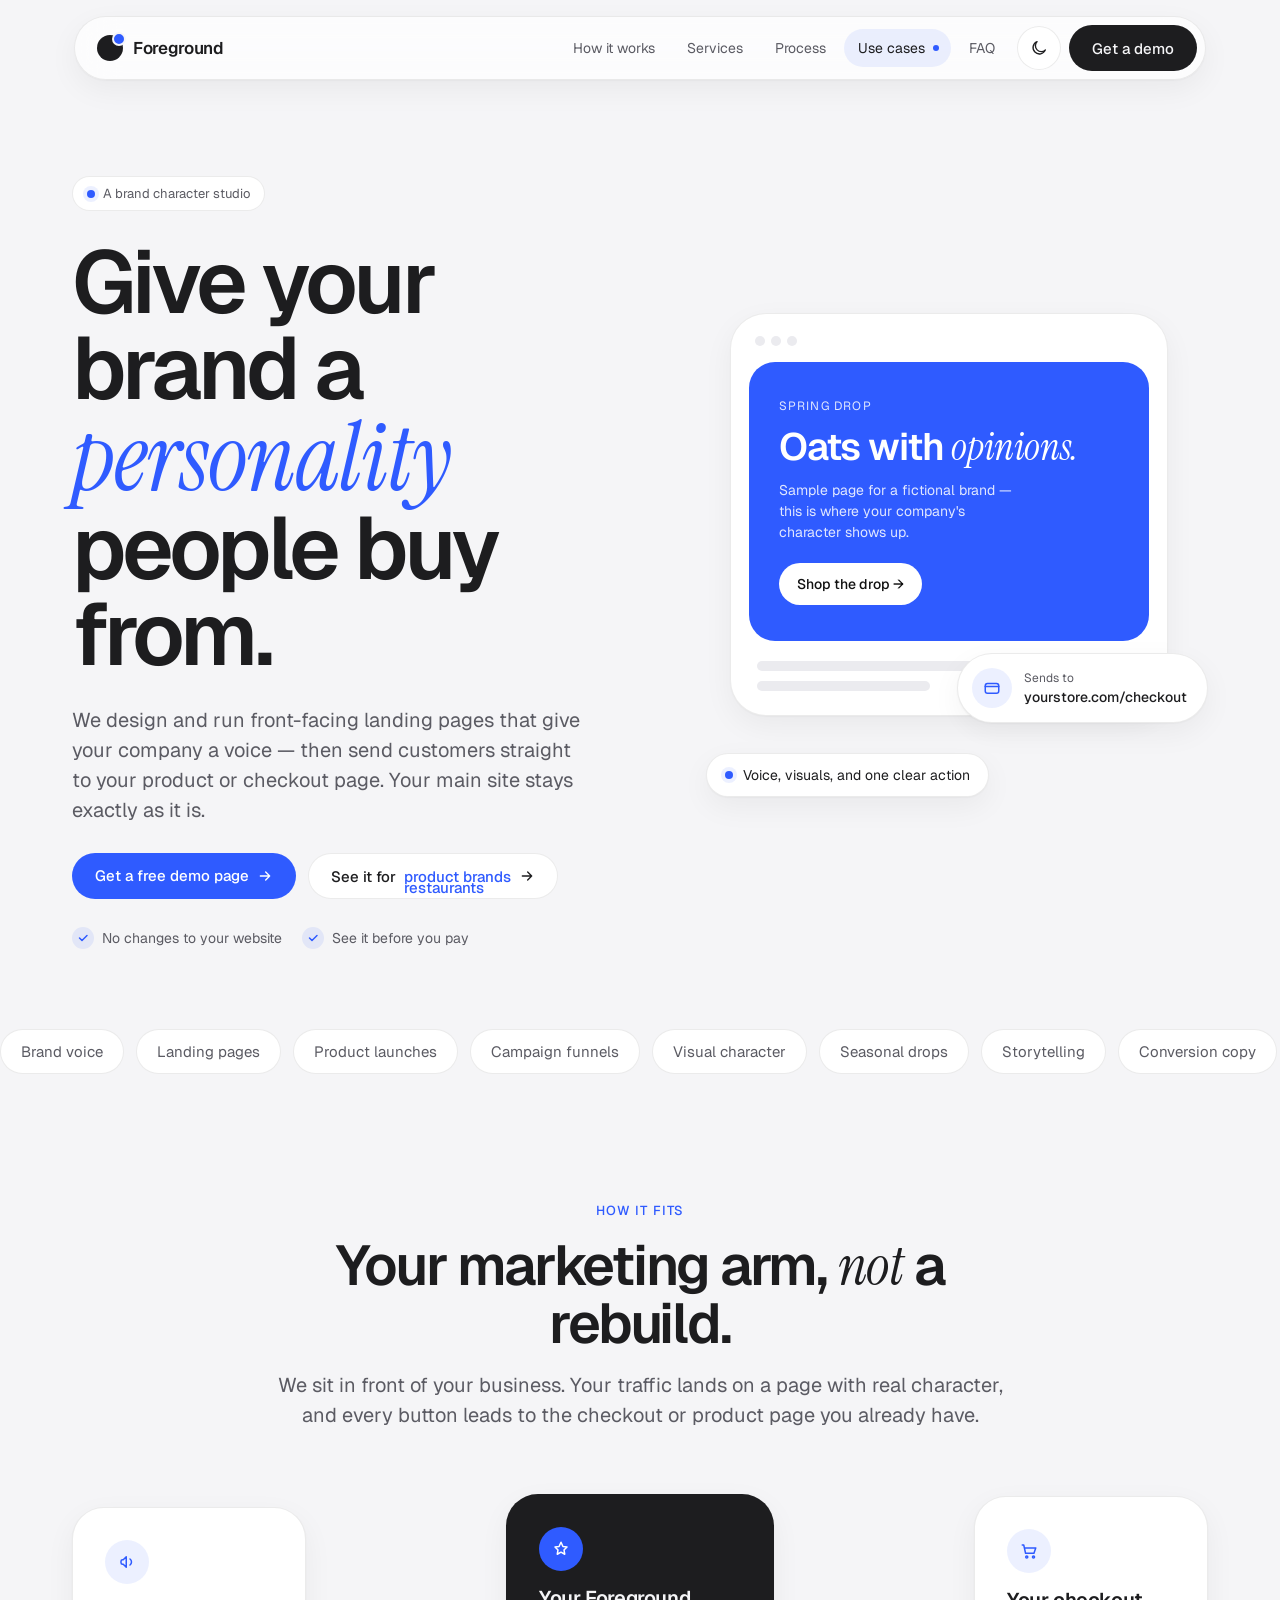
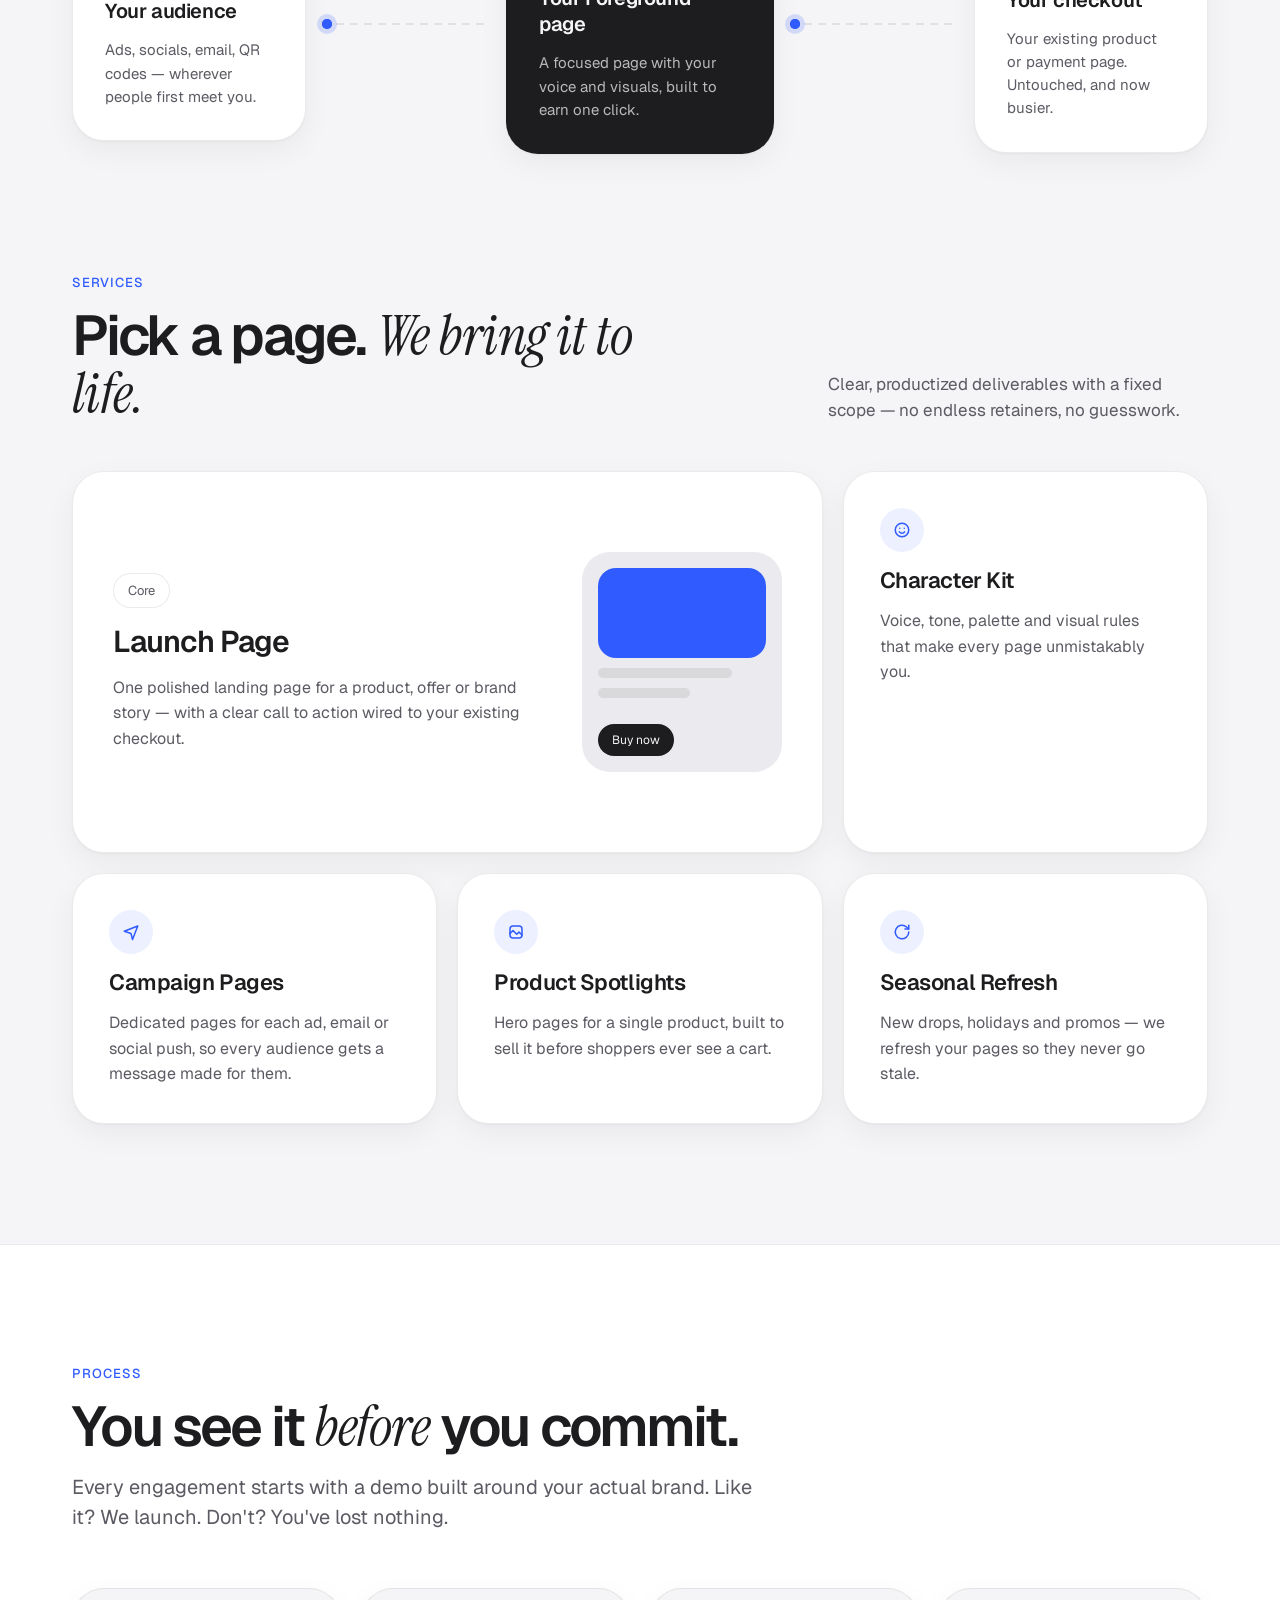
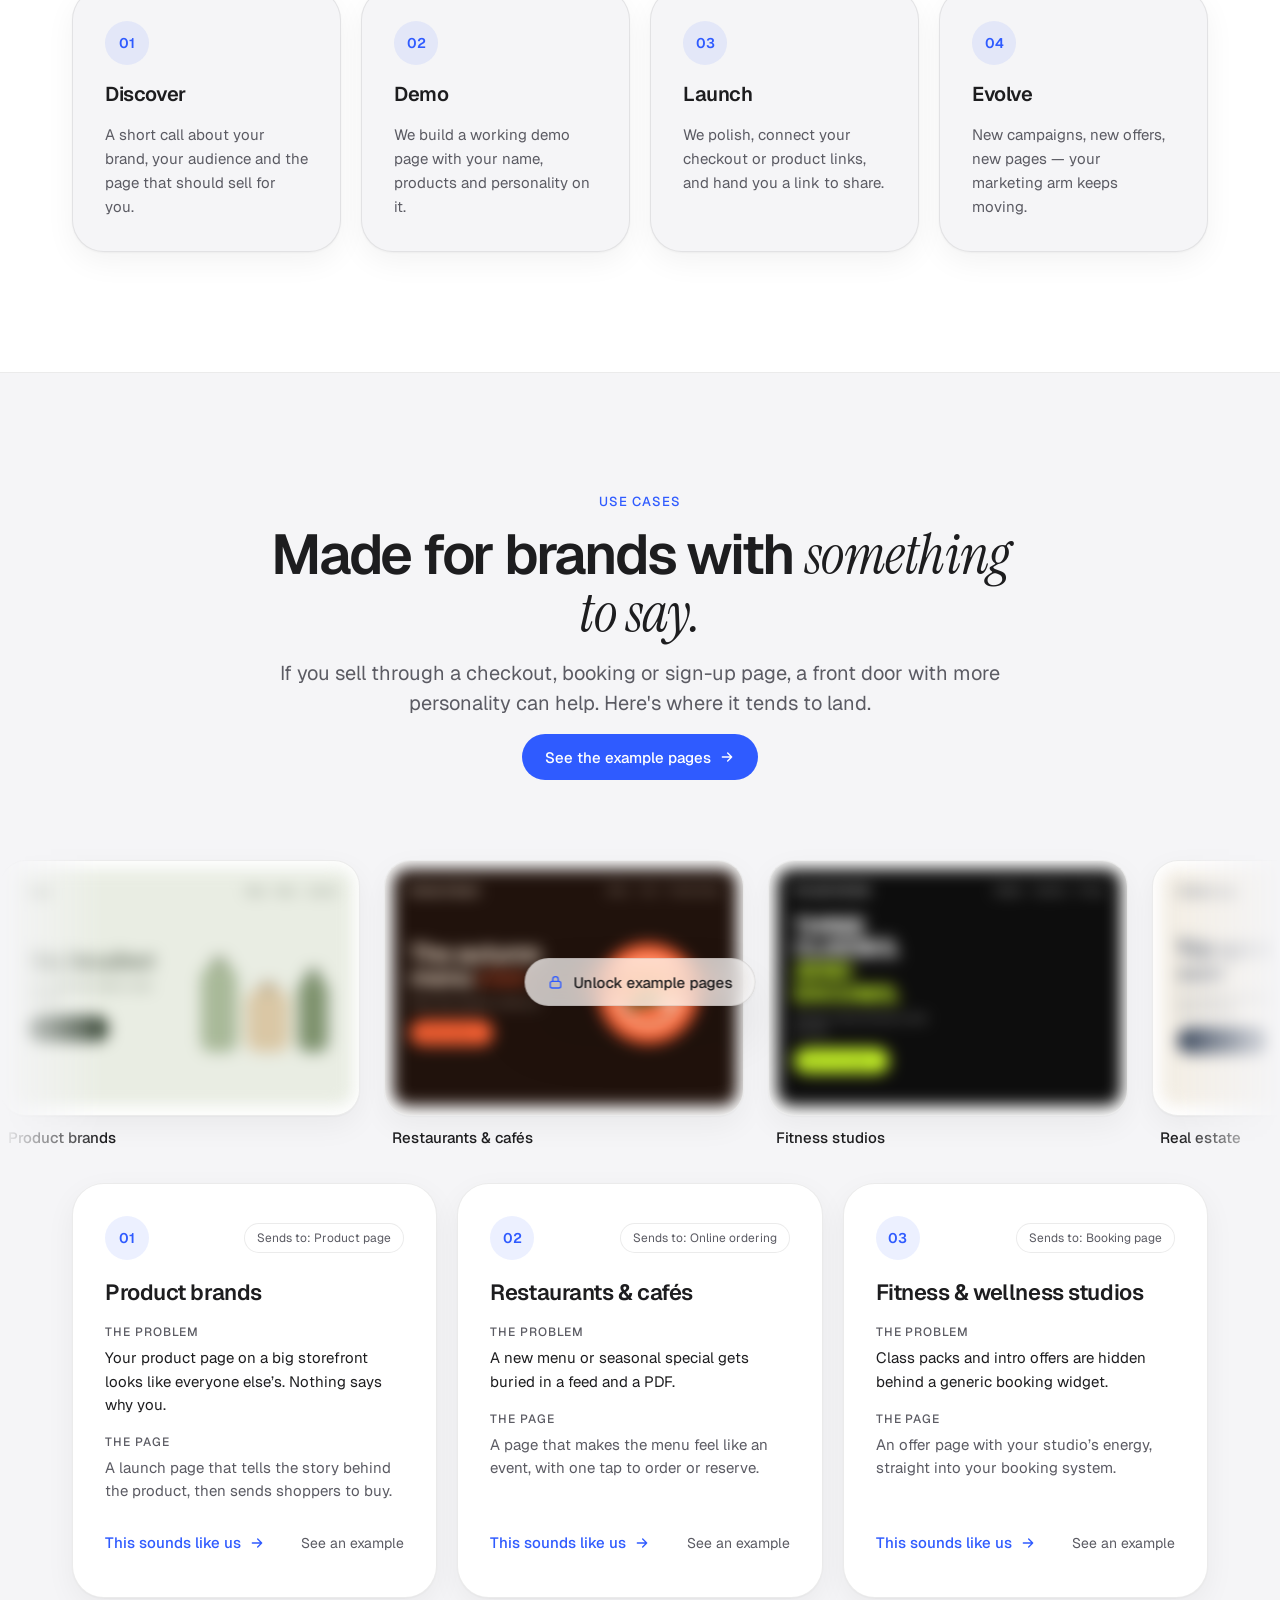
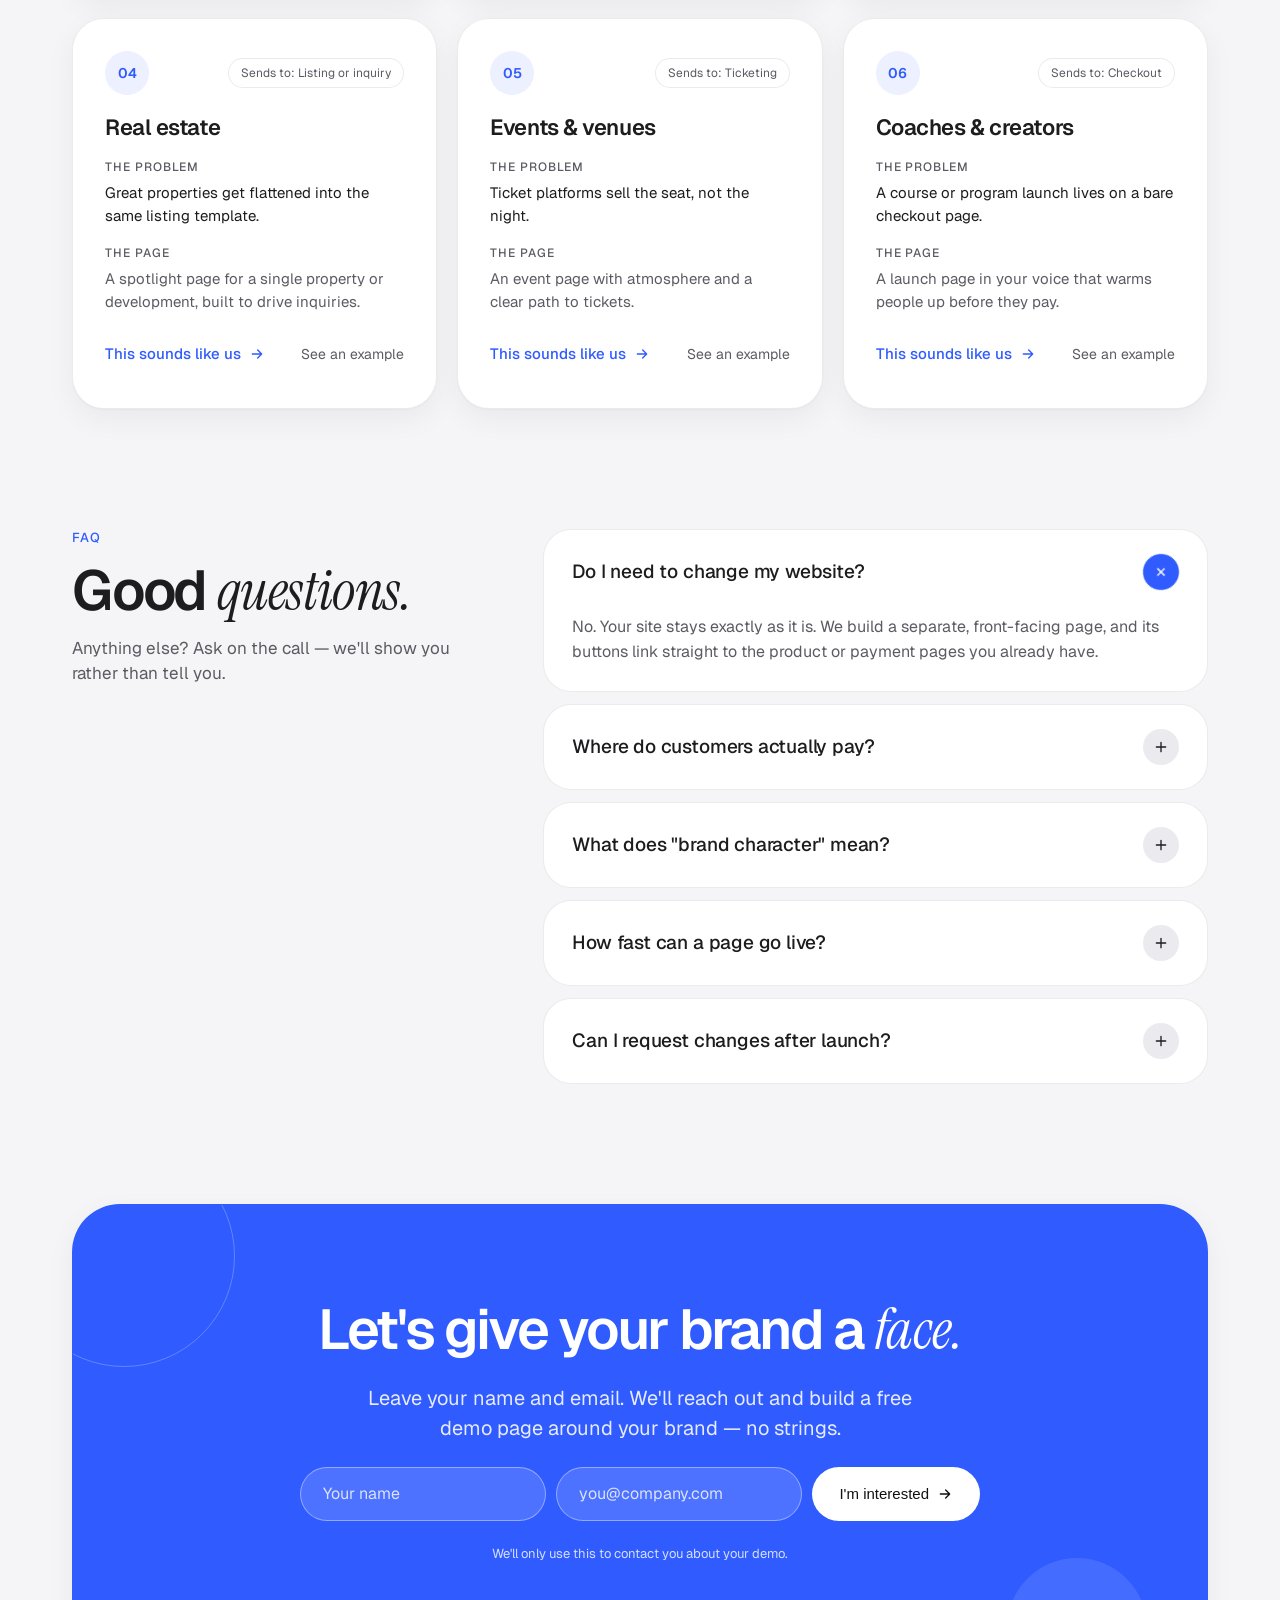
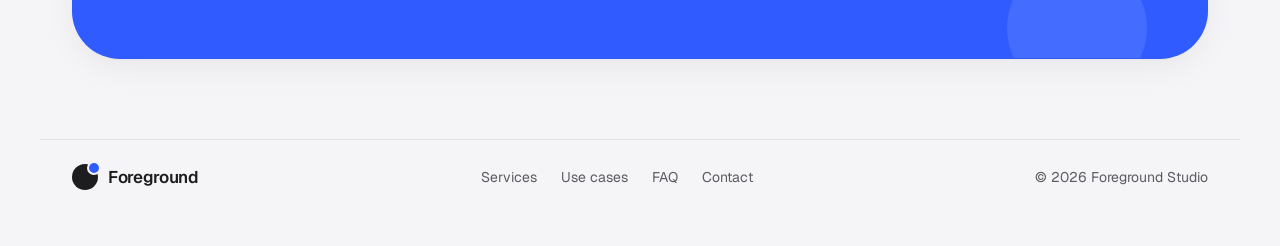
==== commit e38cd200: "Blur example pages until visitors leave name and email Co-Authored-By: Claude Opus 5.5 <noreply@anth" ====
--- a/index.html
+++ b/index.html
@@ -15,6 +15,7 @@
 (function () {
   var t = null;
   try { t = localStorage.getItem('fg-theme'); } catch (e) {}
+  try { if (localStorage.getItem('fg-unlocked') === '1') document.documentElement.classList.add('unlocked'); } catch (e) {}
   if (t === 'dark' || (!t && window.matchMedia && matchMedia('(prefers-color-scheme: dark)').matches)) document.documentElement.classList.add('dark');
 })();
 </script>
@@ -230,7 +231,8 @@
 <a class="btn btn-primary btn-shine" href="use-cases.html">See the example pages <svg class="arr" width="16" height="16" viewBox="0 0 24 24" fill="none" stroke="currentColor" stroke-width="2" stroke-linecap="round" stroke-linejoin="round"><path d="M5 12h14M13 6l6 6-6 6"></path></svg></a>
 </div>
 </section>
-<div class="gallery reveal hide-phone" aria-label="Example pages">
+<div class="gallery reveal hide-phone gate" aria-label="Example pages">
+<button class="gate-cta" type="button" data-unlock><svg width="16" height="16" viewBox="0 0 24 24" fill="none" stroke="currentColor" stroke-width="2" stroke-linecap="round" stroke-linejoin="round"><rect x="4" y="11" width="16" height="10" rx="3"></rect><path d="M8 11V8a4 4 0 0 1 8 0v3"></path></svg><span>Unlock example pages</span></button>
 <div class="marquee">
 <a class="mini" href="use-cases.html#product"><div class="mini-frame"><div class="scaler"><div class="screen" style="background:#e9ede4;color:#2c3a2a">
 <div class="mnav"><b style="font-family:'Instrument Serif',Georgia,serif;font-weight:400;font-size:18px">Loam</b><span>Shop</span><span>Story</span><span>Journal</span></div>
--- a/styles.css
+++ b/styles.css
@@ -212,3 +212,32 @@
 
 /* Phones: hide the home use-cases section (tablets, laptops, monitors keep it) */
 @media (max-width: 767px){.hide-phone{display:none !important}}
+
+/* ===== Example pages gate (blur until email) ===== */
+.gate{position:relative}
+.gate .mock .screen,.gate .mini-frame .scaler{transition:filter .9s cubic-bezier(.2,.8,.2,1)}
+html:not(.unlocked) .gate .mock .screen,html:not(.unlocked) .gate .mini-frame .scaler{filter:blur(12px) saturate(1.1)}
+html:not(.unlocked) .gate .mock .mock-url{filter:blur(4px)}
+.gate-cta{position:absolute;z-index:5;left:50%;top:50%;translate:-50% -50%;display:inline-flex;align-items:center;gap:10px;min-height:48px;padding:0 22px;border-radius:999px;border:1px solid var(--line);background:var(--glass);backdrop-filter:saturate(180%) blur(16px);-webkit-backdrop-filter:saturate(180%) blur(16px);color:var(--text);font:inherit;font-size:15px;font-weight:500;cursor:pointer;box-shadow:var(--shadowUp);transition:transform .4s cubic-bezier(.2,.8,.2,1),opacity .5s,background-color .6s}
+.gate-cta:hover{transform:scale(1.05)}
+.gate-cta svg{color:var(--accent)}
+.mock-wrap.gate .gate-cta{top:46%}
+html.unlocked .gate-cta{opacity:0;pointer-events:none}
+.gallery.gate .gate-cta{top:42%}
+/* unlock dialog */
+.unlock-dlg{border:0;padding:0;border-radius:36px;max-width:min(460px,calc(100vw - 32px));width:100%;background:var(--surface);color:var(--text);box-shadow:0 40px 100px rgba(0,0,0,.35)}
+.unlock-dlg::backdrop{background:rgba(10,10,12,.45);backdrop-filter:blur(6px);-webkit-backdrop-filter:blur(6px)}
+.unlock-dlg[open]{animation:pop .5s cubic-bezier(.2,1.2,.3,1) both}
+.unlock-body{padding:40px 36px 32px;display:flex;flex-direction:column;gap:16px;text-align:center;align-items:center}
+.unlock-ico{width:56px;height:56px;border-radius:50%;background:var(--soft);color:var(--accent);display:flex;align-items:center;justify-content:center}
+.unlock-body h2{margin:0;font-size:30px;line-height:1.05;letter-spacing:-.03em;font-weight:600}
+.unlock-body p{margin:0;color:var(--muted);line-height:1.5}
+.unlock-form{display:flex;flex-direction:column;gap:10px;width:100%;margin-top:6px}
+.ufield{height:52px;border-radius:999px;border:1px solid var(--line);background:var(--bg);color:var(--text);padding:0 20px;font:inherit;font-size:16px;outline:none;box-sizing:border-box;width:100%;transition:border-color .3s,box-shadow .3s}
+.ufield:focus{border-color:var(--accent);box-shadow:0 0 0 4px var(--soft)}
+.unlock-err{margin:0;font-size:14px;color:#d93025}
+html.dark .unlock-err{color:#ff8a80}
+.unlock-x{position:absolute;top:16px;right:16px;width:40px;height:40px;border-radius:50%;border:0;background:var(--surface2);color:var(--text);cursor:pointer;display:flex;align-items:center;justify-content:center;transition:transform .3s}
+.unlock-x:hover{transform:rotate(90deg)}
+.unlock-fine{font-size:12px !important}
+.toast{position:fixed;left:0;right:0;margin:0 auto;width:max-content;bottom:28px;z-index:100;display:flex;align-items:center;gap:10px;padding:12px 20px;border-radius:999px;background:var(--text);color:var(--bg);font-size:15px;box-shadow:var(--shadowUp);animation:rise .5s cubic-bezier(.2,.8,.2,1) both}
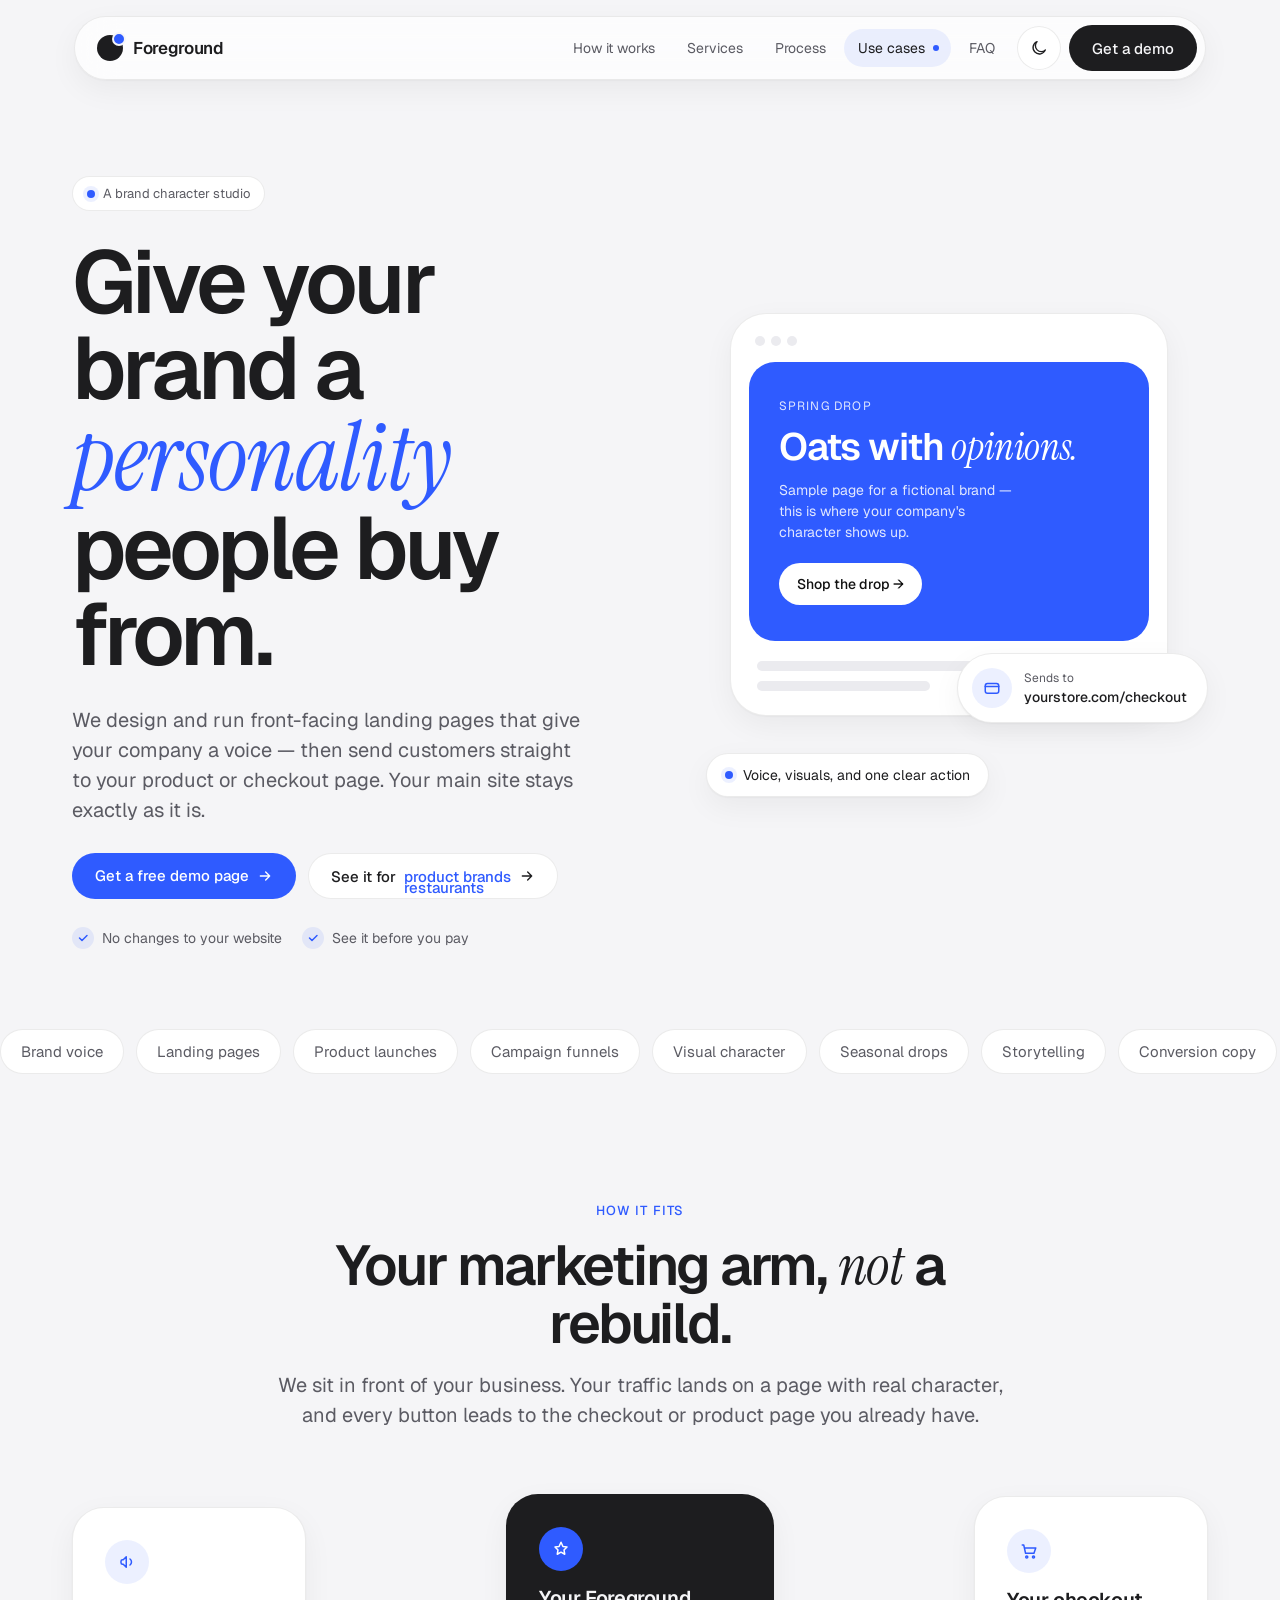
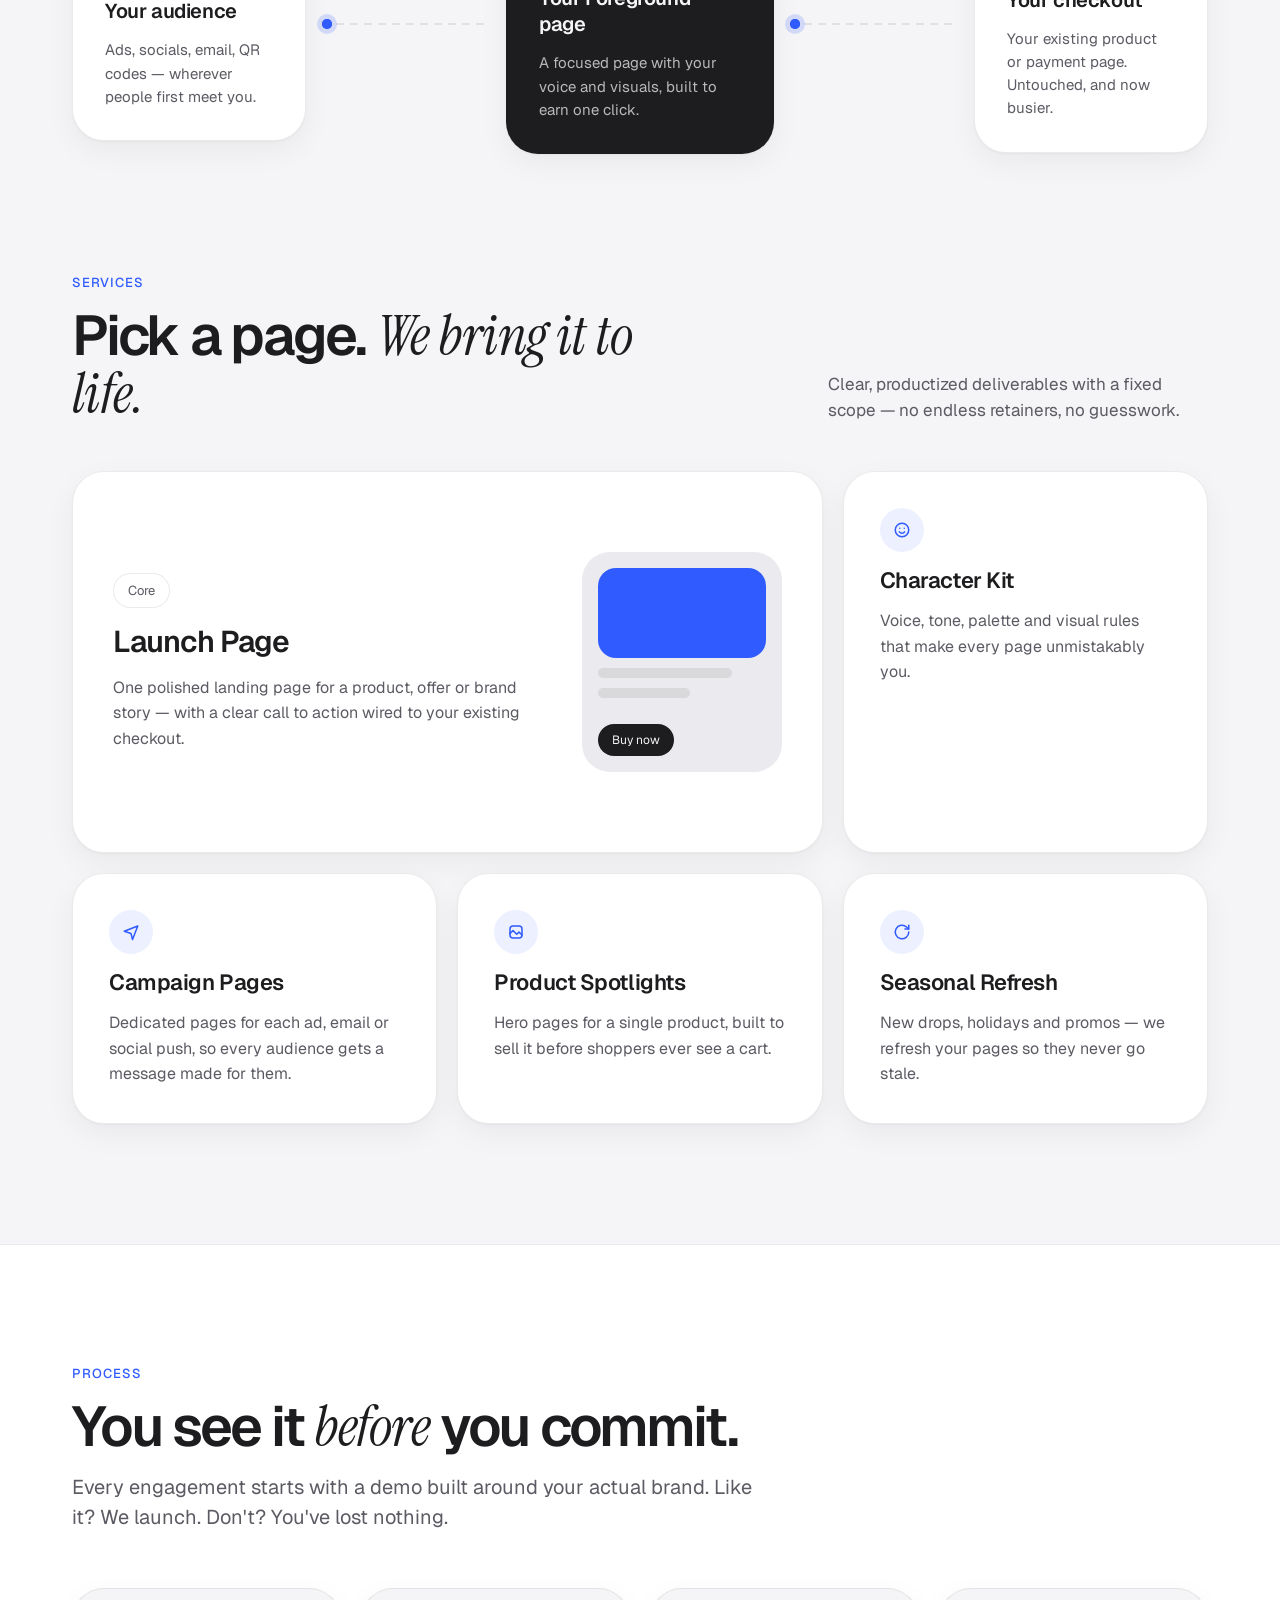
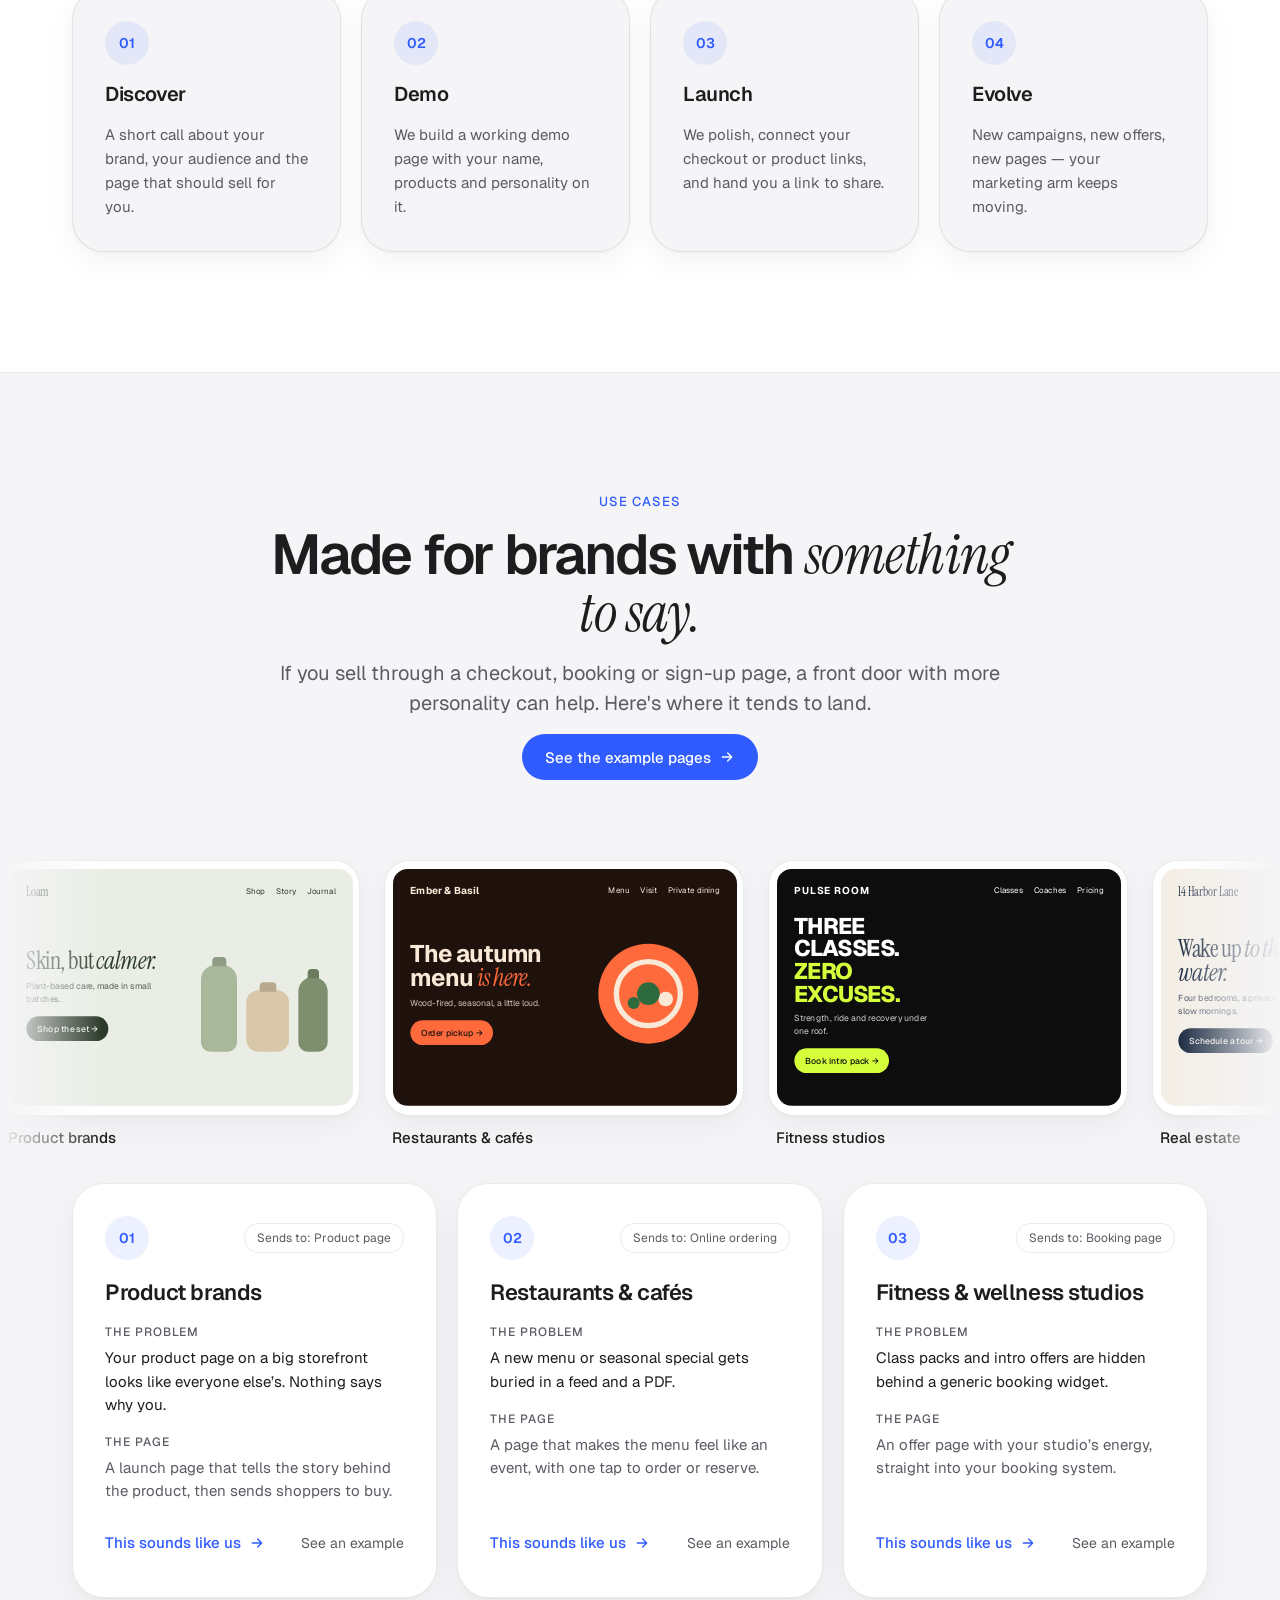
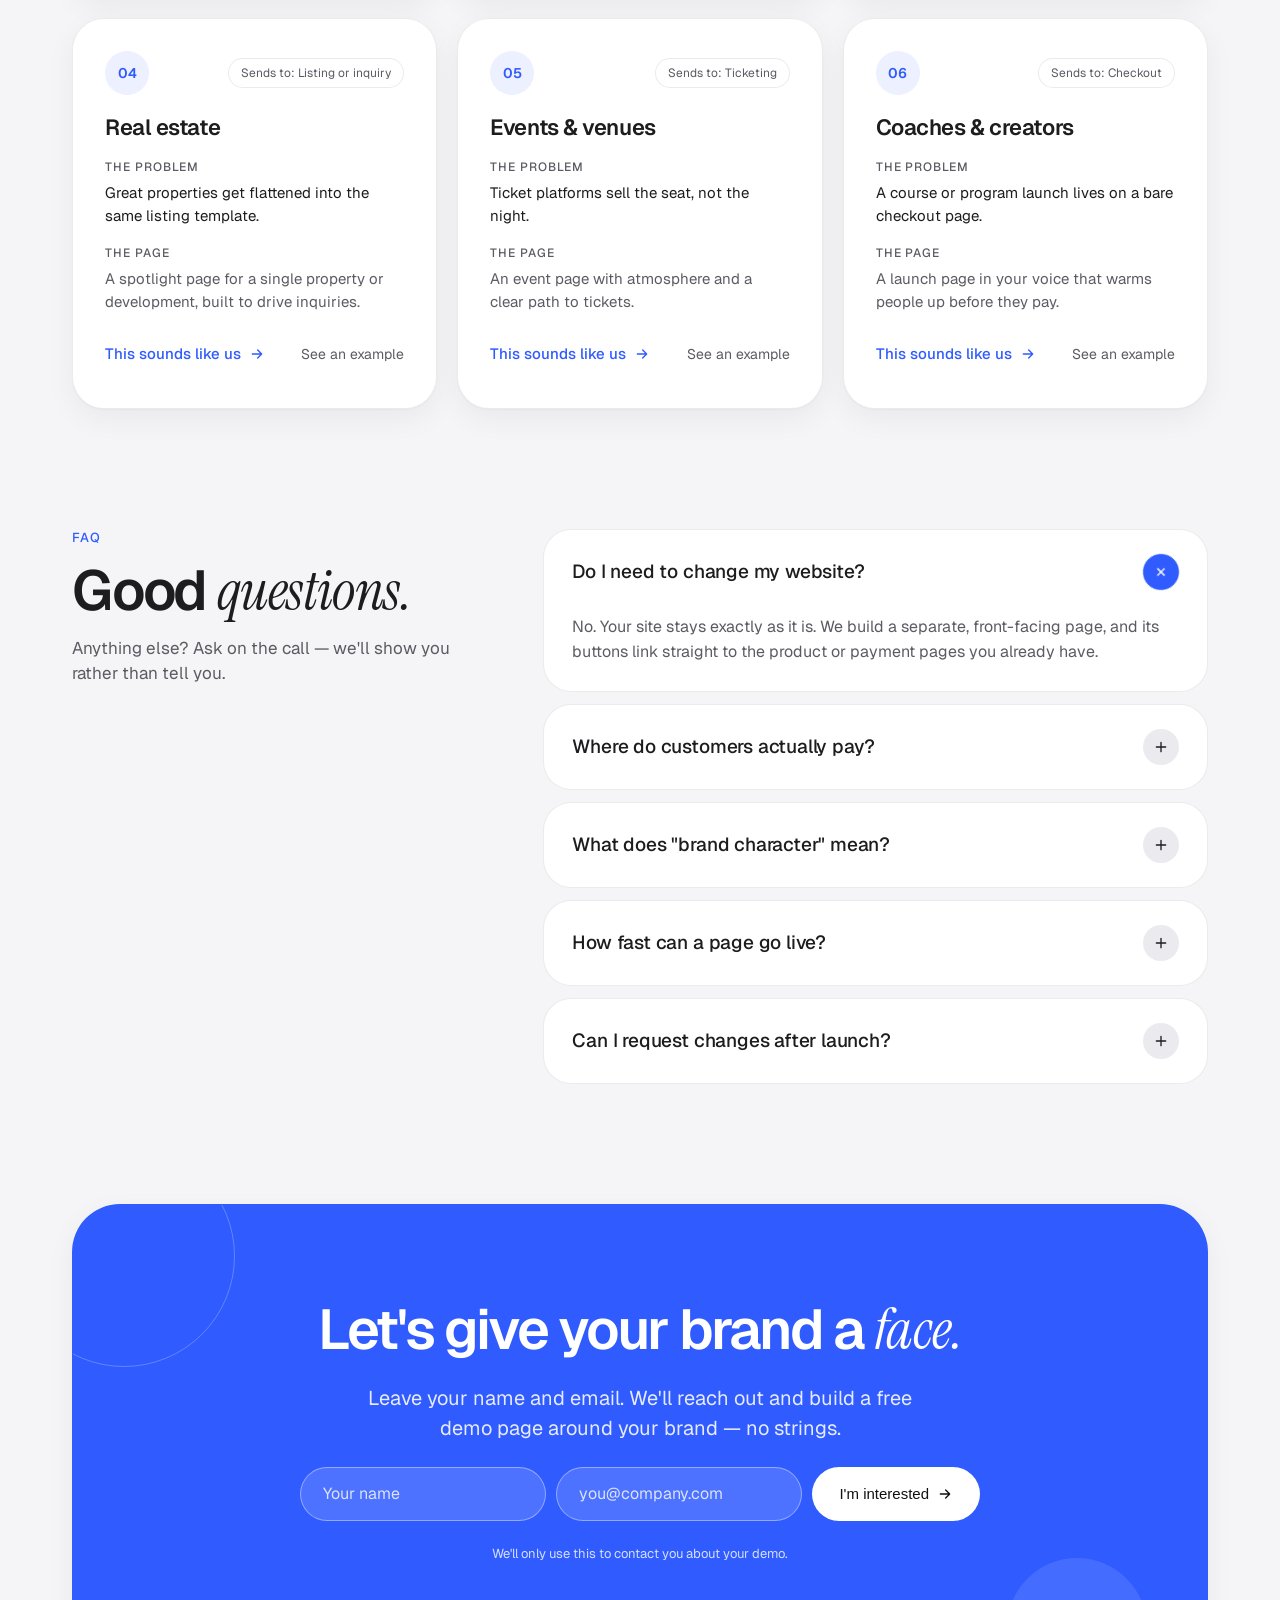
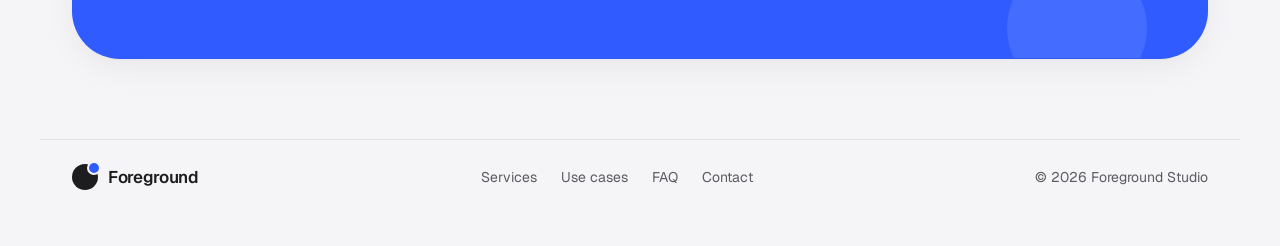
==== commit d5b34f02: "Keep home carousel visible; blur only on the Use cases page Co-Authored-By: Claude Opus 5.5 <noreply" ====
--- a/index.html
+++ b/index.html
@@ -231,8 +231,7 @@
 <a class="btn btn-primary btn-shine" href="use-cases.html">See the example pages <svg class="arr" width="16" height="16" viewBox="0 0 24 24" fill="none" stroke="currentColor" stroke-width="2" stroke-linecap="round" stroke-linejoin="round"><path d="M5 12h14M13 6l6 6-6 6"></path></svg></a>
 </div>
 </section>
-<div class="gallery reveal hide-phone gate" aria-label="Example pages">
-<button class="gate-cta" type="button" data-unlock><svg width="16" height="16" viewBox="0 0 24 24" fill="none" stroke="currentColor" stroke-width="2" stroke-linecap="round" stroke-linejoin="round"><rect x="4" y="11" width="16" height="10" rx="3"></rect><path d="M8 11V8a4 4 0 0 1 8 0v3"></path></svg><span>Unlock example pages</span></button>
+<div class="gallery reveal hide-phone" aria-label="Example pages">
 <div class="marquee">
 <a class="mini" href="use-cases.html#product"><div class="mini-frame"><div class="scaler"><div class="screen" style="background:#e9ede4;color:#2c3a2a">
 <div class="mnav"><b style="font-family:'Instrument Serif',Georgia,serif;font-weight:400;font-size:18px">Loam</b><span>Shop</span><span>Story</span><span>Journal</span></div>
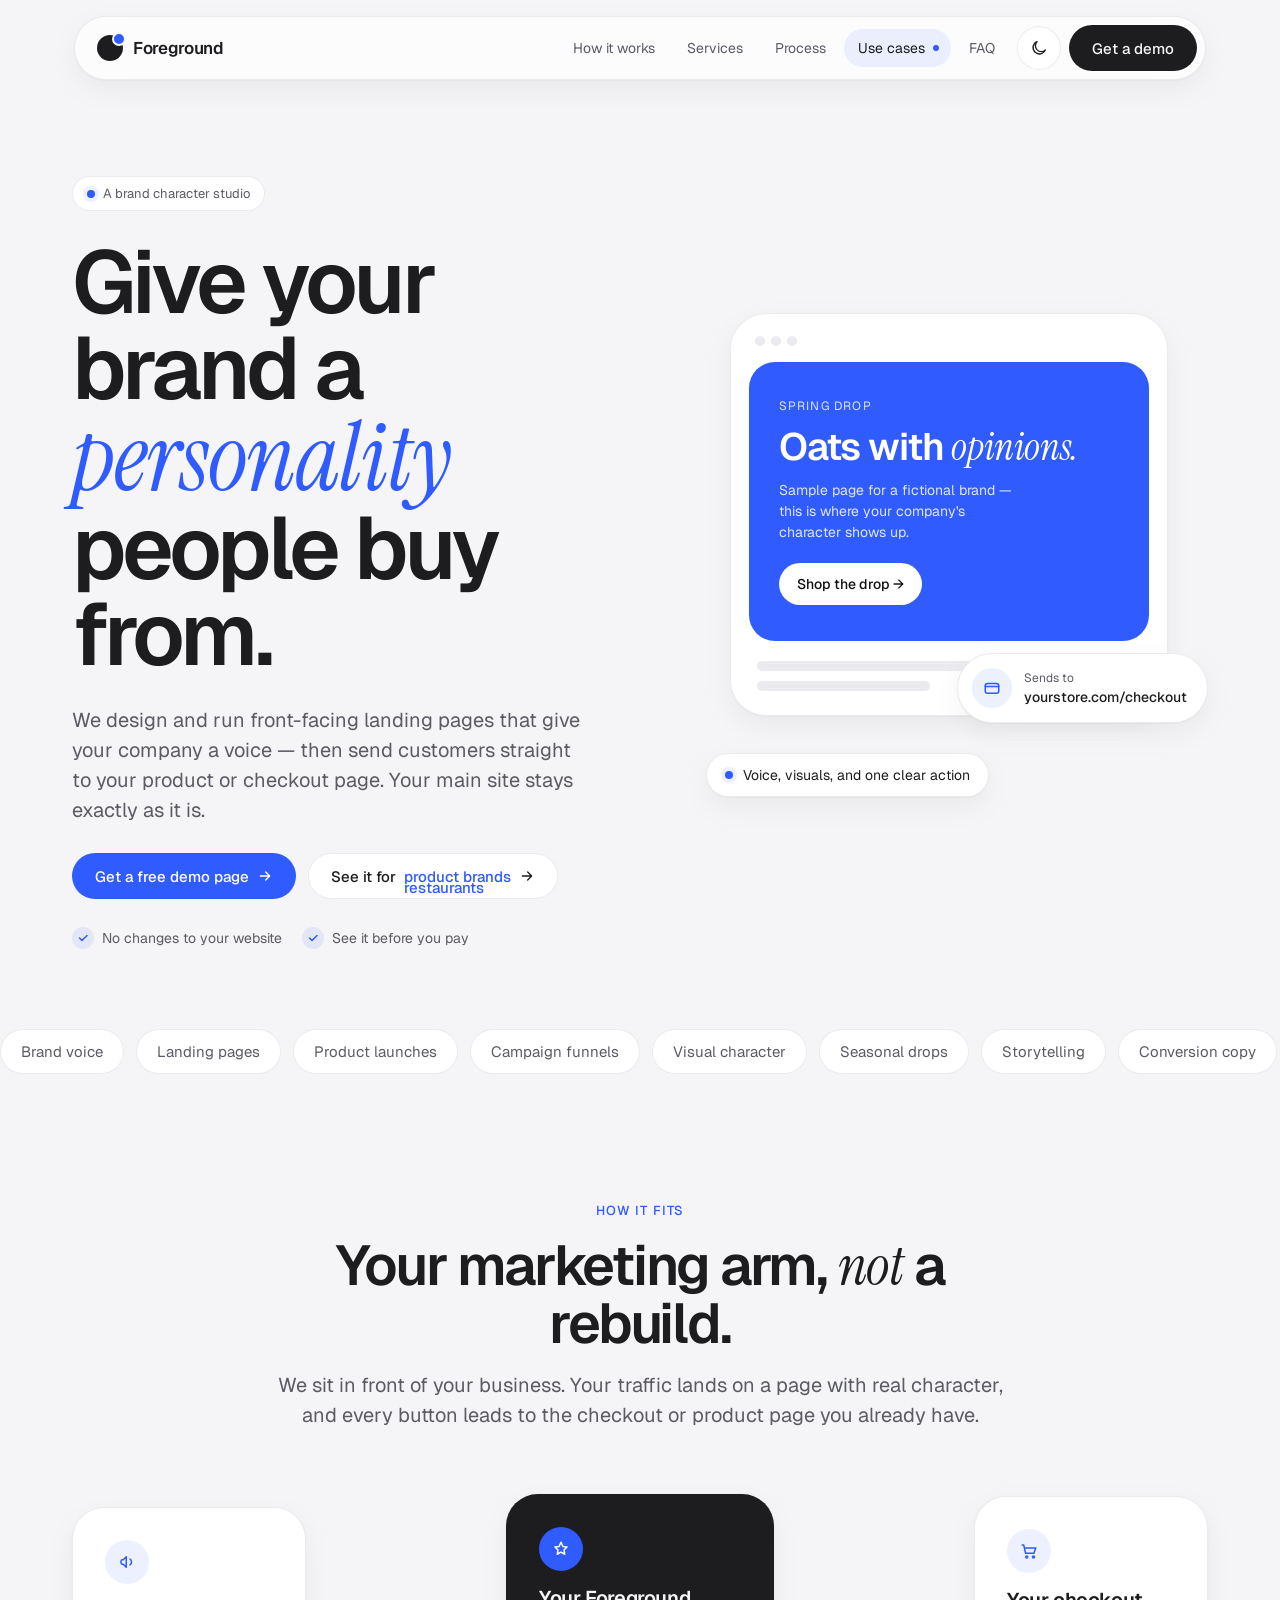
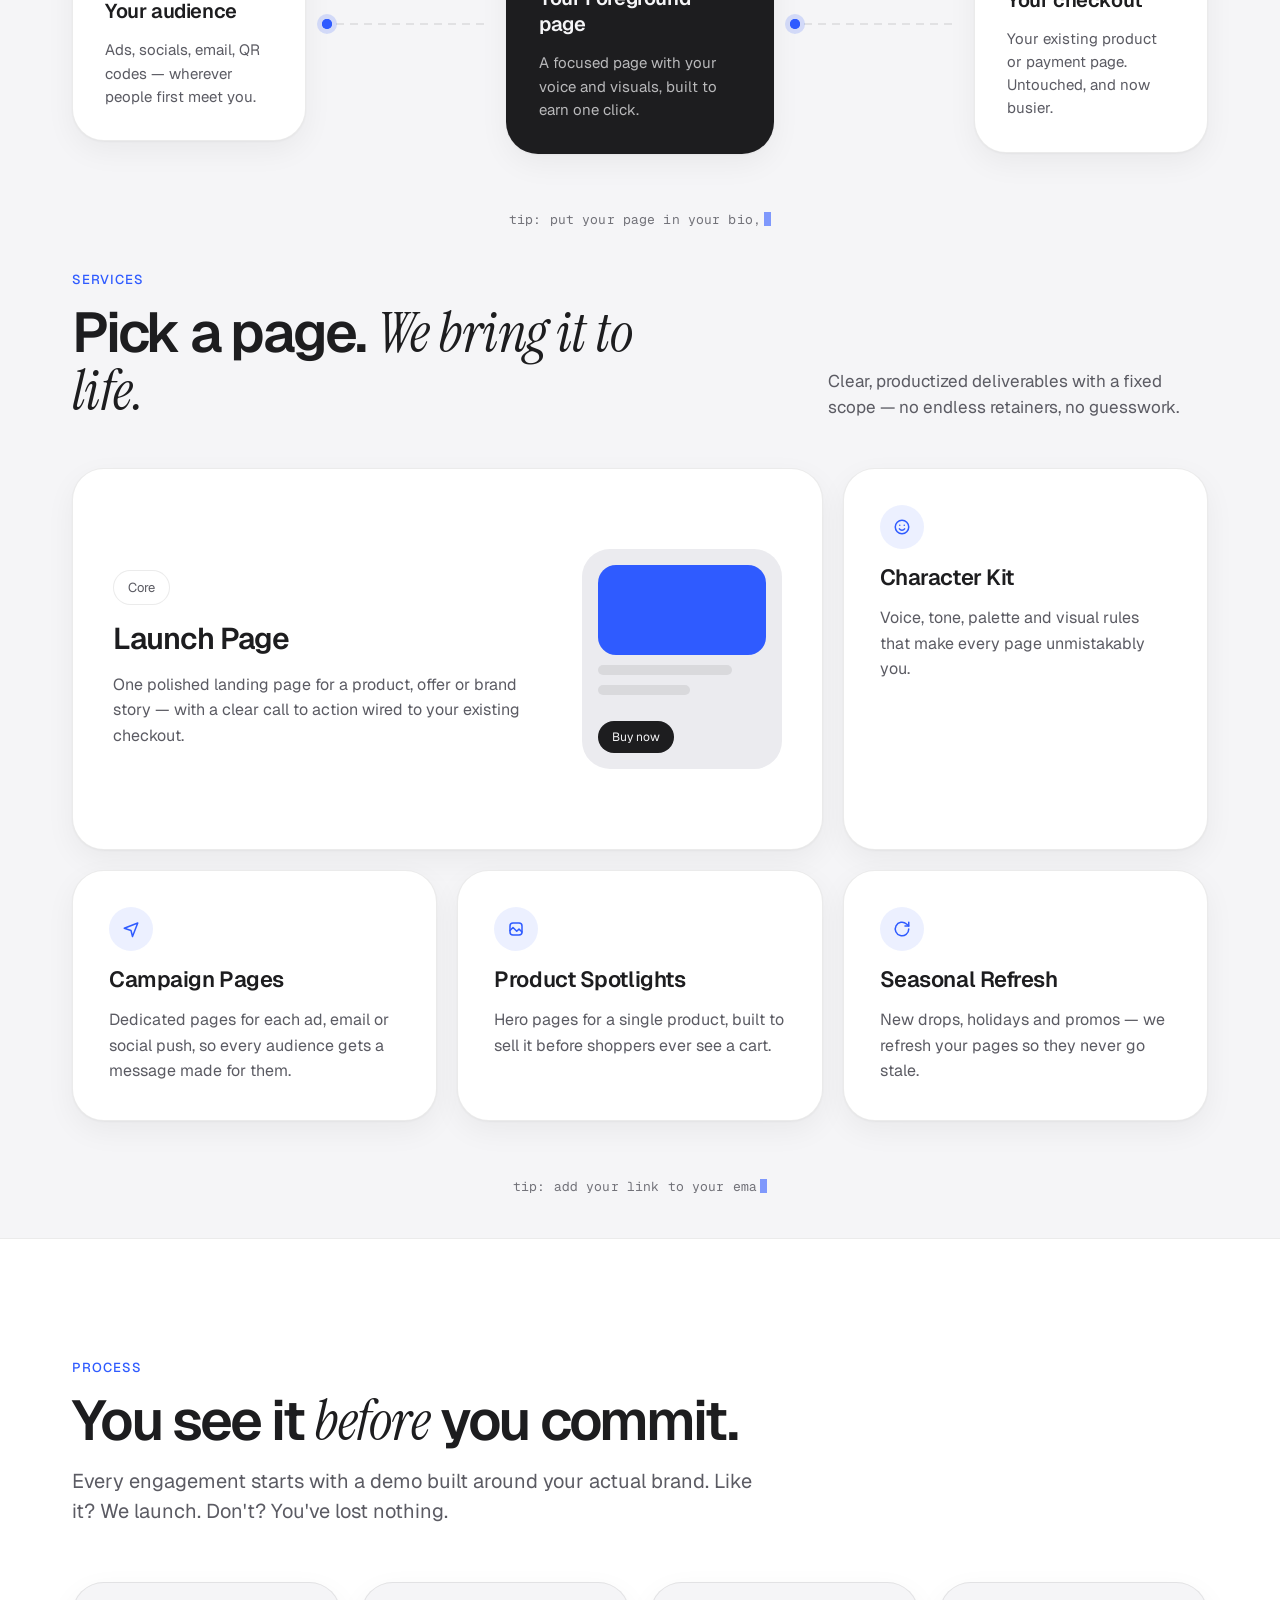
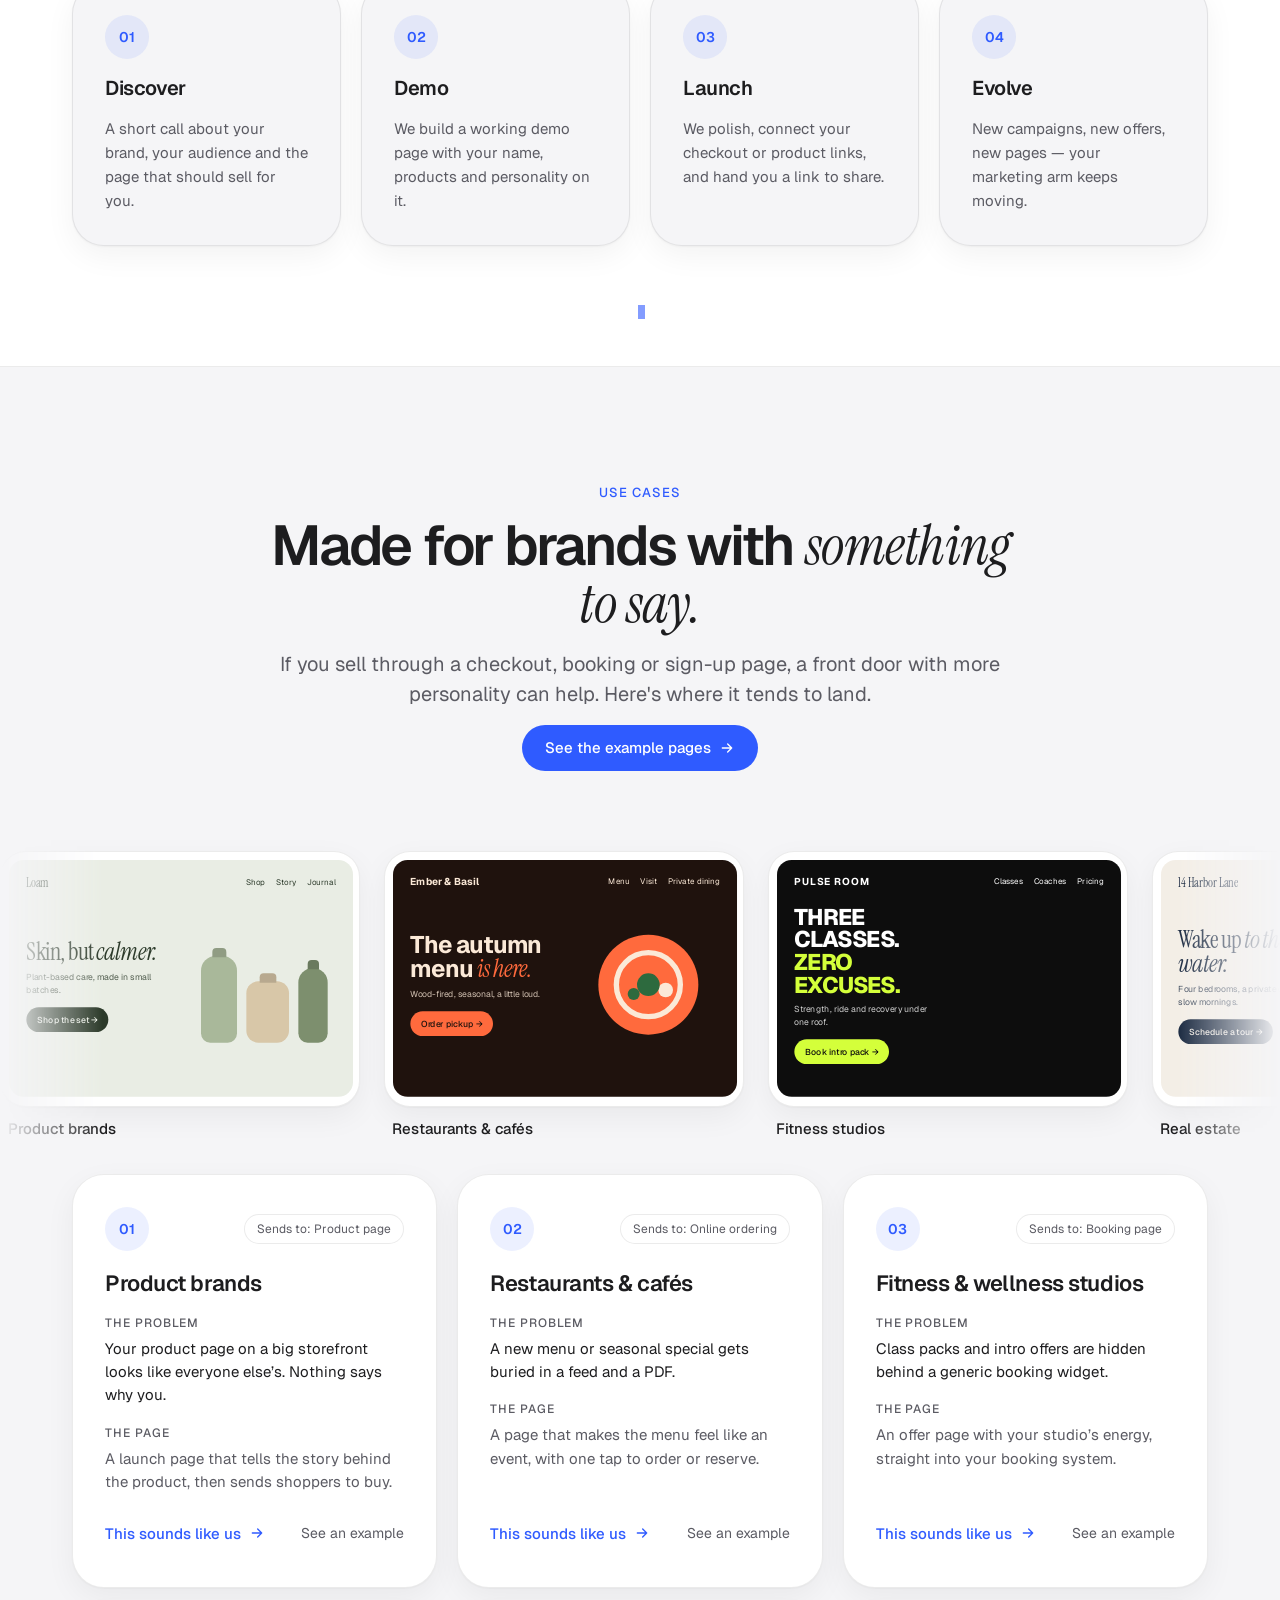
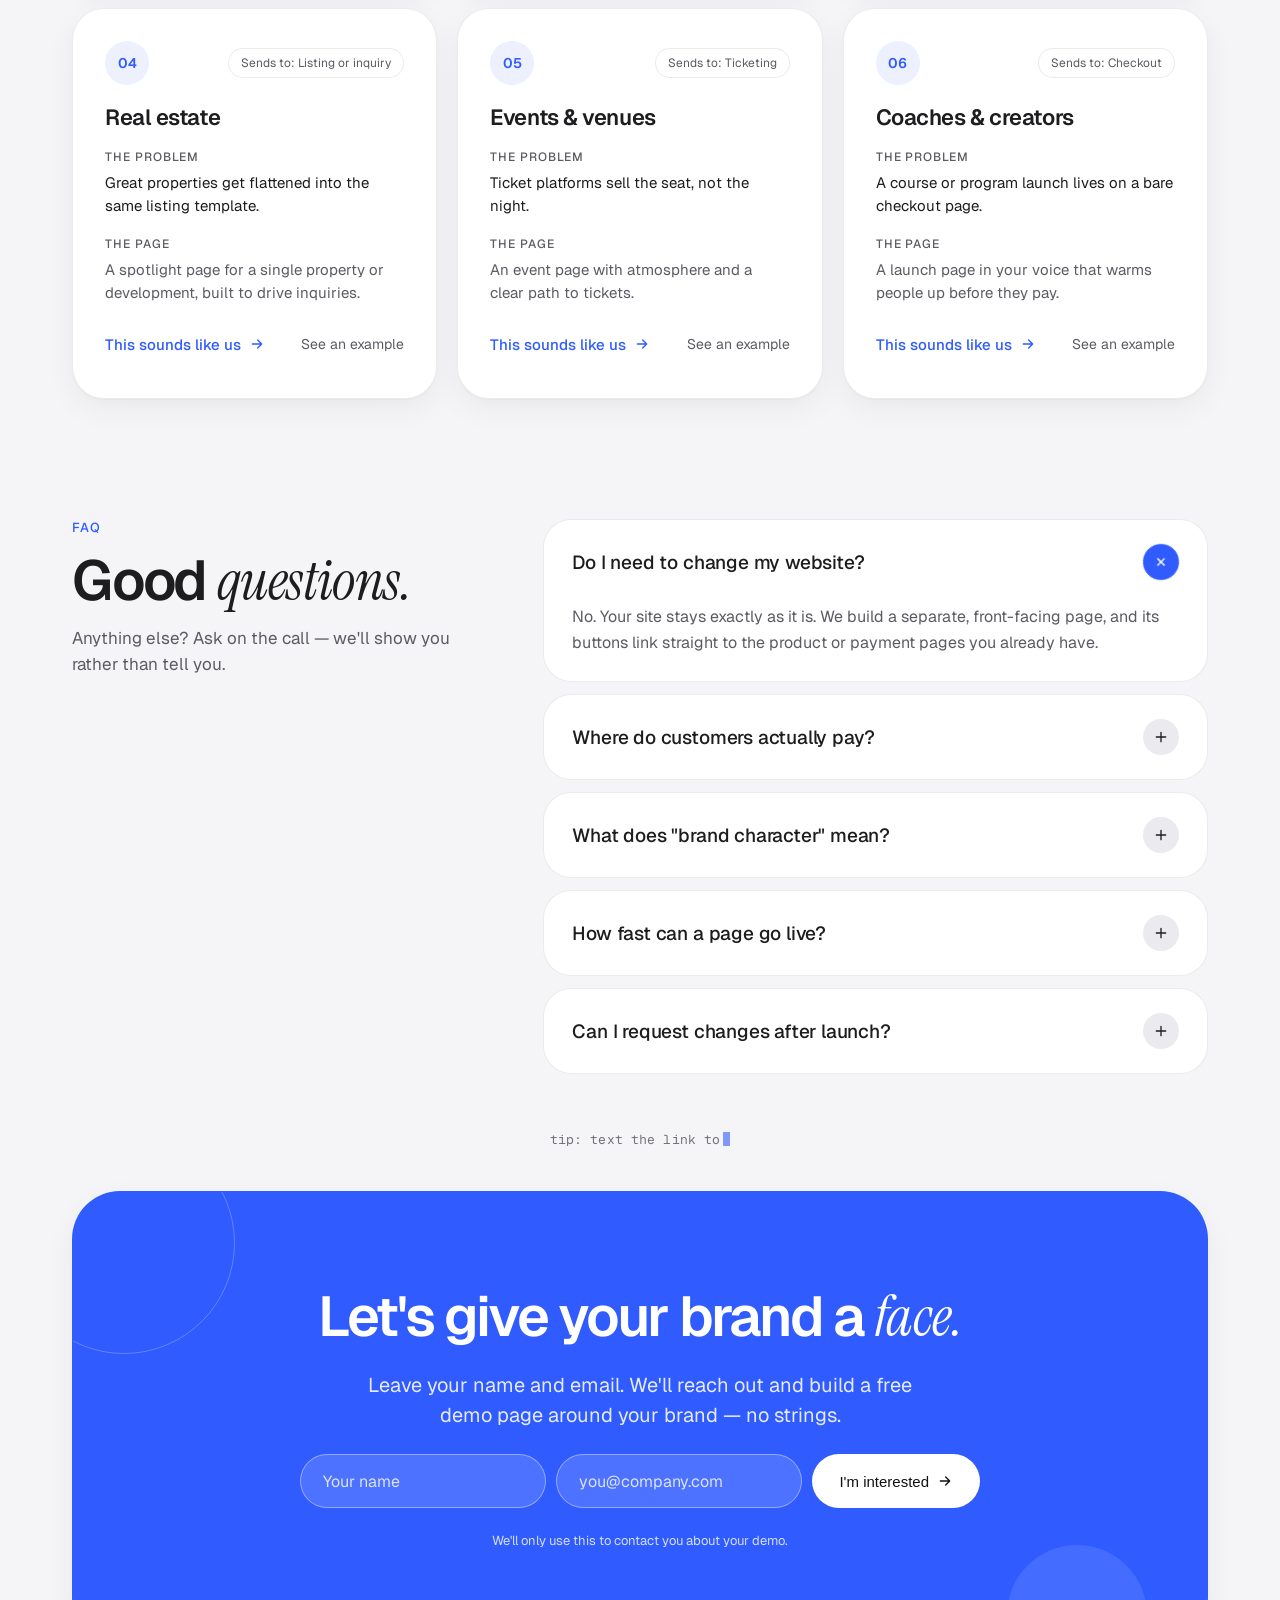
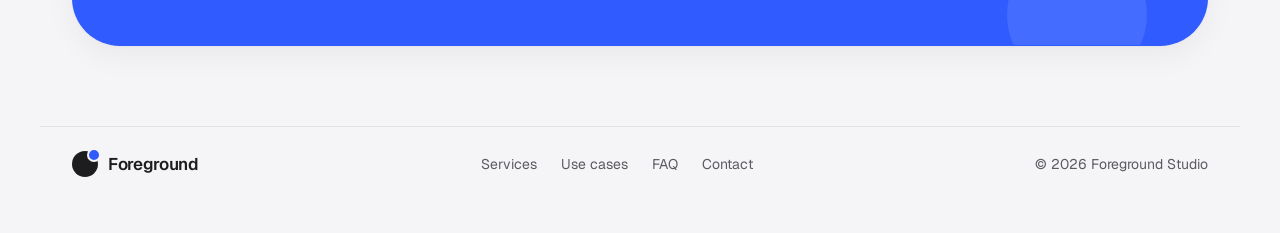
==== commit 6f692484: "Add subtle typewriter tips on sharing links organically Co-Authored-By: Claude Opus 5.5 <noreply@ant" ====
--- a/index.html
+++ b/index.html
@@ -20,7 +20,7 @@
 })();
 </script>
 <link rel="preconnect" href="https://fonts.googleapis.com">
-<link href="https://fonts.googleapis.com/css2?family=Geist:wght@300;400;500;600;700&amp;family=Instrument+Serif:ital@0;1&amp;display=swap" rel="stylesheet">
+<link href="https://fonts.googleapis.com/css2?family=Geist:wght@300;400;500;600;700&amp;family=Geist+Mono:wght@400&amp;family=Instrument+Serif:ital@0;1&amp;display=swap" rel="stylesheet">
 <link rel="stylesheet" href="styles.css">
 </head>
 <body>
@@ -143,6 +143,7 @@
 </div>
 </section>
 
+<p class="tip" data-tip="tip: put your page in your bio, then end every post with “link in bio.”" aria-label="tip: put your page in your bio, then end every post with “link in bio.”"><span class="tip-text" aria-hidden="true"></span><span class="tip-caret" aria-hidden="true"></span></p>
 <!-- SERVICES -->
 <section id="services" class="wrap" style="padding-bottom: 120px">
 <div class="reveal" style="display: flex; justify-content: space-between; align-items: flex-end; gap: 32px; flex-wrap: wrap; margin-bottom: 48px">
@@ -189,6 +190,7 @@
 </div>
 </section>
 
+<p class="tip" data-tip="tip: add your link to your email signature. every reply becomes a quiet ad." aria-label="tip: add your link to your email signature. every reply becomes a quiet ad."><span class="tip-text" aria-hidden="true"></span><span class="tip-caret" aria-hidden="true"></span></p>
 <!-- PROCESS -->
 <section id="process" style="padding: 120px 0; background: var(--surface); border-top: 1px solid var(--line); border-bottom: 1px solid var(--line); transition: background-color .6s, border-color .6s">
 <div class="wrap">
@@ -222,6 +224,7 @@
 </div>
 </section>
 
+<p class="tip" data-tip="tip: print a QR code for your counter, menu or packaging. no typing required." aria-label="tip: print a QR code for your counter, menu or packaging. no typing required."><span class="tip-text" aria-hidden="true"></span><span class="tip-caret" aria-hidden="true"></span></p>
 <!-- USE CASES -->
 <section id="usecases" class="wrap hide-phone" style="padding-top: 120px">
 <div class="reveal" style="display: flex; flex-direction: column; gap: 16px; align-items: center; text-align: center; max-width: 760px; margin: 0 auto 56px">
@@ -450,6 +453,7 @@
 </div>
 </section>
 
+<p class="tip" data-tip="tip: text the link to your best customers first. they’ll share it for you." aria-label="tip: text the link to your best customers first. they’ll share it for you."><span class="tip-text" aria-hidden="true"></span><span class="tip-caret" aria-hidden="true"></span></p>
 <!-- CTA -->
 <section id="contact" class="wrap" style="padding-bottom: 80px">
 <div class="card reveal" style="border-radius: 48px; padding: 96px 48px; background: var(--accent); color: #fff; border-color: transparent; display: flex; flex-direction: column; align-items: center; text-align: center; gap: 24px; position: relative; overflow: hidden">
--- a/styles.css
+++ b/styles.css
@@ -120,7 +120,7 @@
 .ucchip:hover{background:var(--surface2);color:var(--text)}
 .ucchip.active,.ucchip.active:hover{background:var(--text);color:var(--bg)}
 .uc-row{display:grid;grid-template-columns:minmax(0,1fr) minmax(0,1.15fr);gap:80px;align-items:center;padding:120px 0}
-.uc-row + .uc-row{border-top:1px solid var(--line)}
+.uc-row ~ .uc-row{border-top:1px solid var(--line)}
 .uc-row.flip .uc-copy{order:2}
 .uc-copy{display:flex;flex-direction:column;gap:20px;align-items:flex-start}
 .uc-copy .h2{font-size:48px}
@@ -241,3 +241,12 @@
 .unlock-x:hover{transform:rotate(90deg)}
 .unlock-fine{font-size:12px !important}
 .toast{position:fixed;left:0;right:0;margin:0 auto;width:max-content;bottom:28px;z-index:100;display:flex;align-items:center;gap:10px;padding:12px 20px;border-radius:999px;background:var(--text);color:var(--bg);font-size:15px;box-shadow:var(--shadowUp);animation:rise .5s cubic-bezier(.2,.8,.2,1) both}
+
+/* ===== Typewriter marketing tips ===== */
+.tip{position:relative;z-index:1;max-width:1136px;margin:-64px auto 40px;padding:0 32px;box-sizing:border-box;min-height:20px;font-family:'Geist Mono',ui-monospace,SFMono-Regular,Menlo,monospace;font-size:13px;line-height:1.6;letter-spacing:.01em;color:var(--muted);opacity:.85;text-align:center}
+.tip-caret{display:inline-block;width:7px;height:14px;margin-left:3px;vertical-align:-2px;background:var(--accent);opacity:.7;animation:caret 1s steps(1) infinite}
+.tip.done .tip-caret{animation:caret 1s steps(1) 3 forwards}
+@keyframes caret{50%{opacity:0}}
+main > .tip{margin:-72px auto 40px}
+@media (max-width: 960px){.tip{margin:-32px auto 24px;padding:0 16px;font-size:12px}main > .tip{margin:-40px auto 24px}}
+@media (prefers-reduced-motion: reduce){.tip-caret{display:none}}
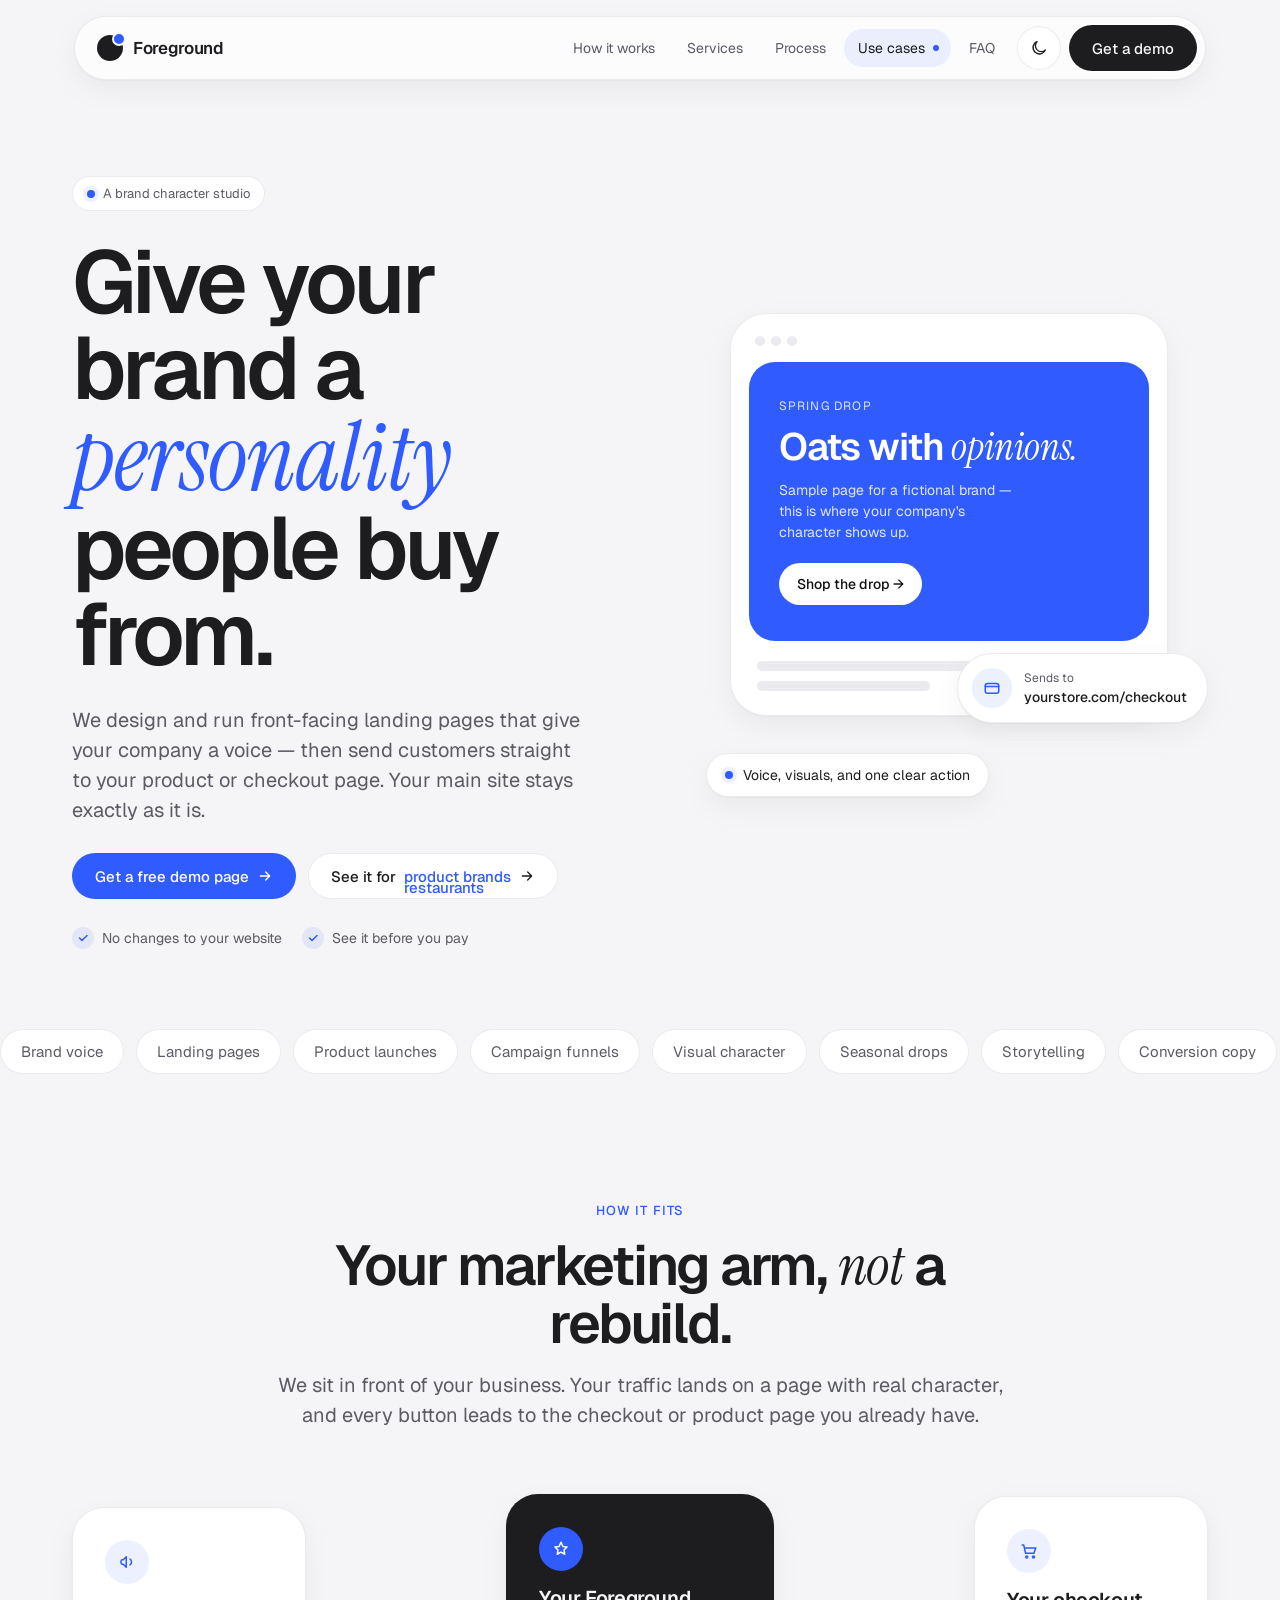
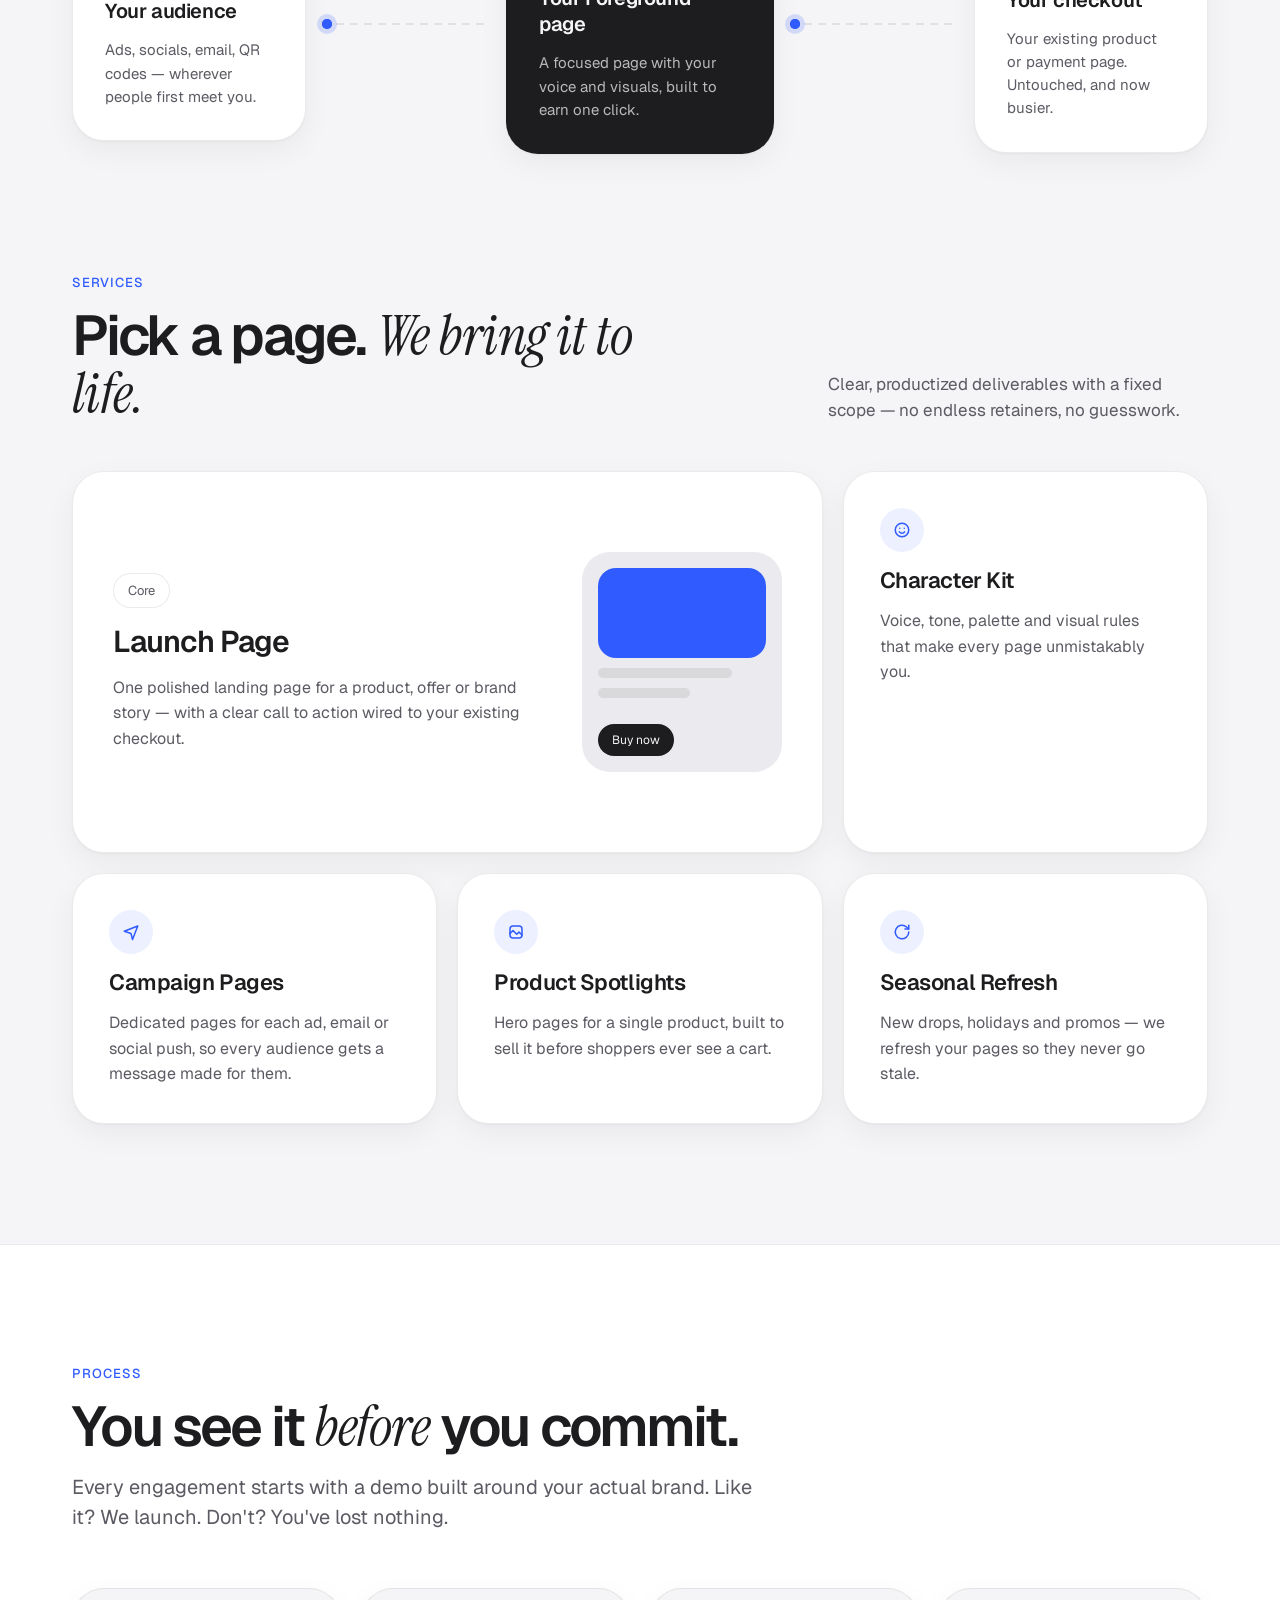
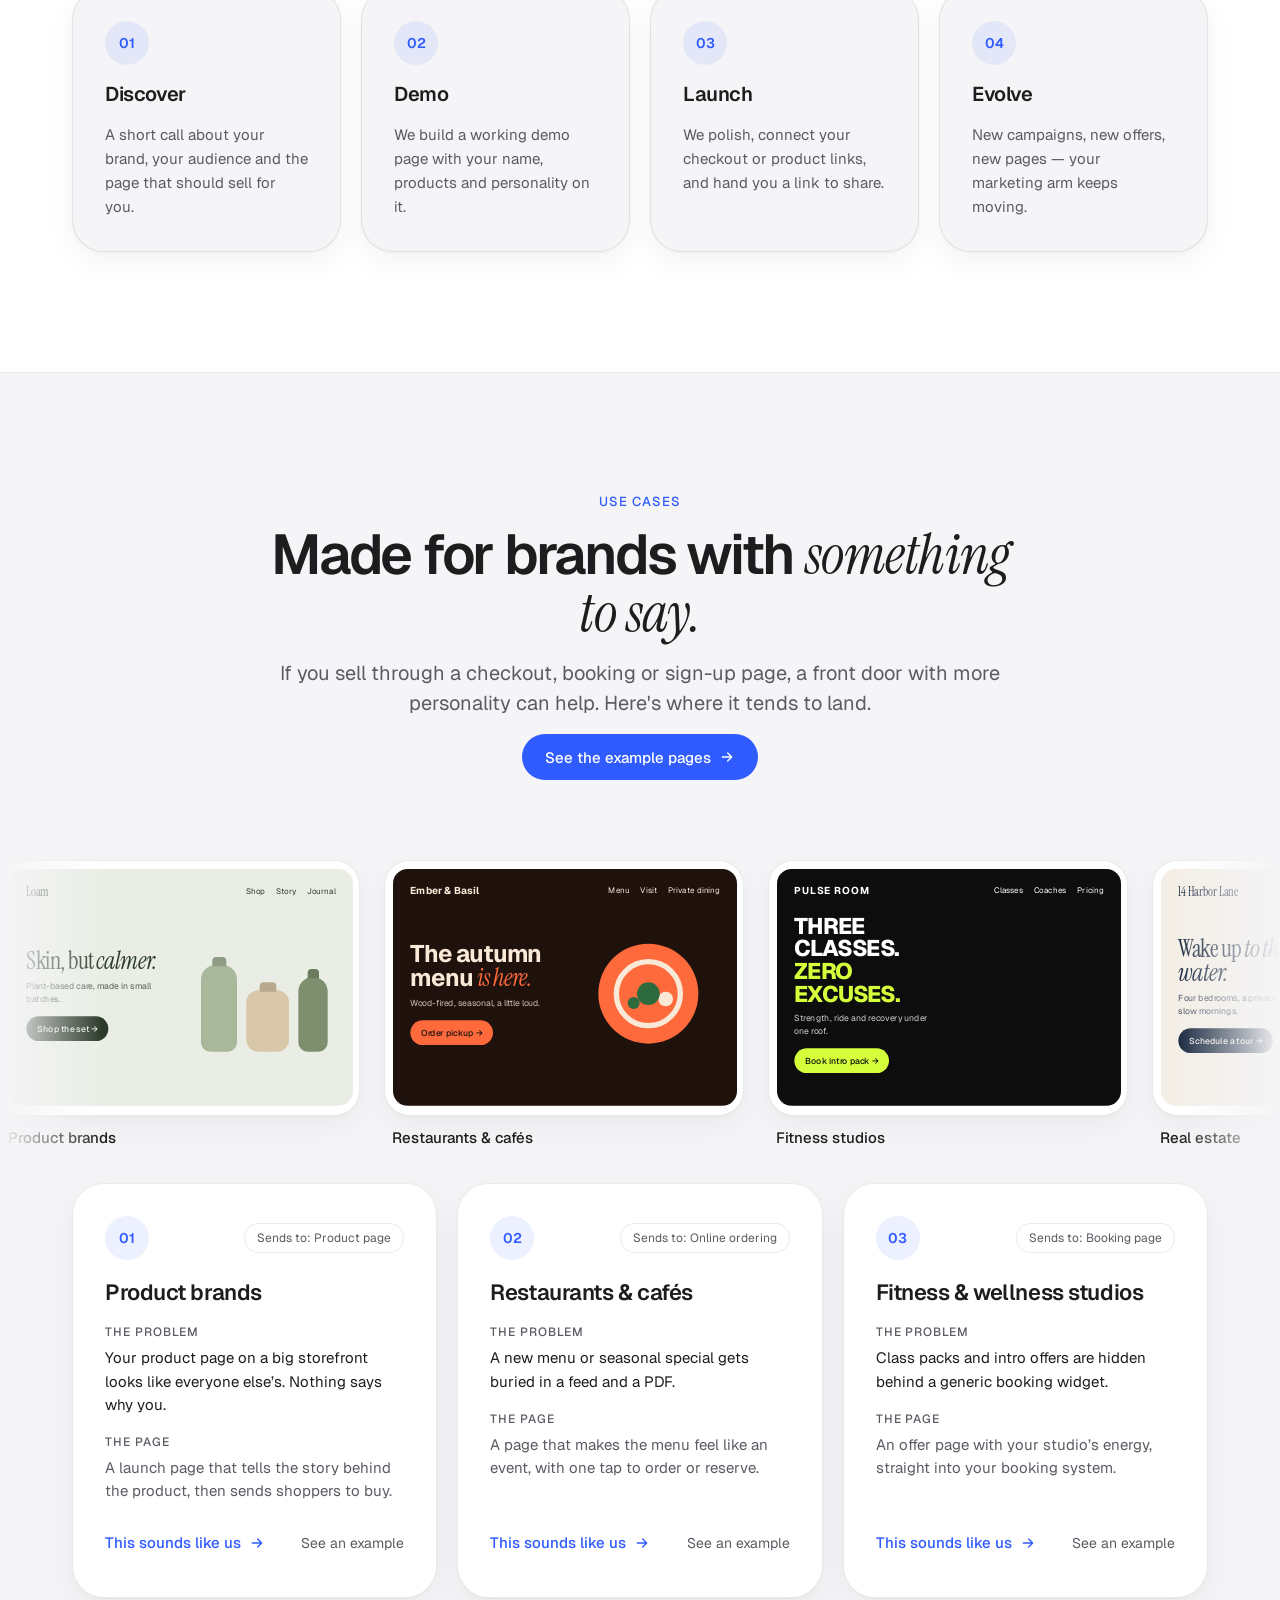
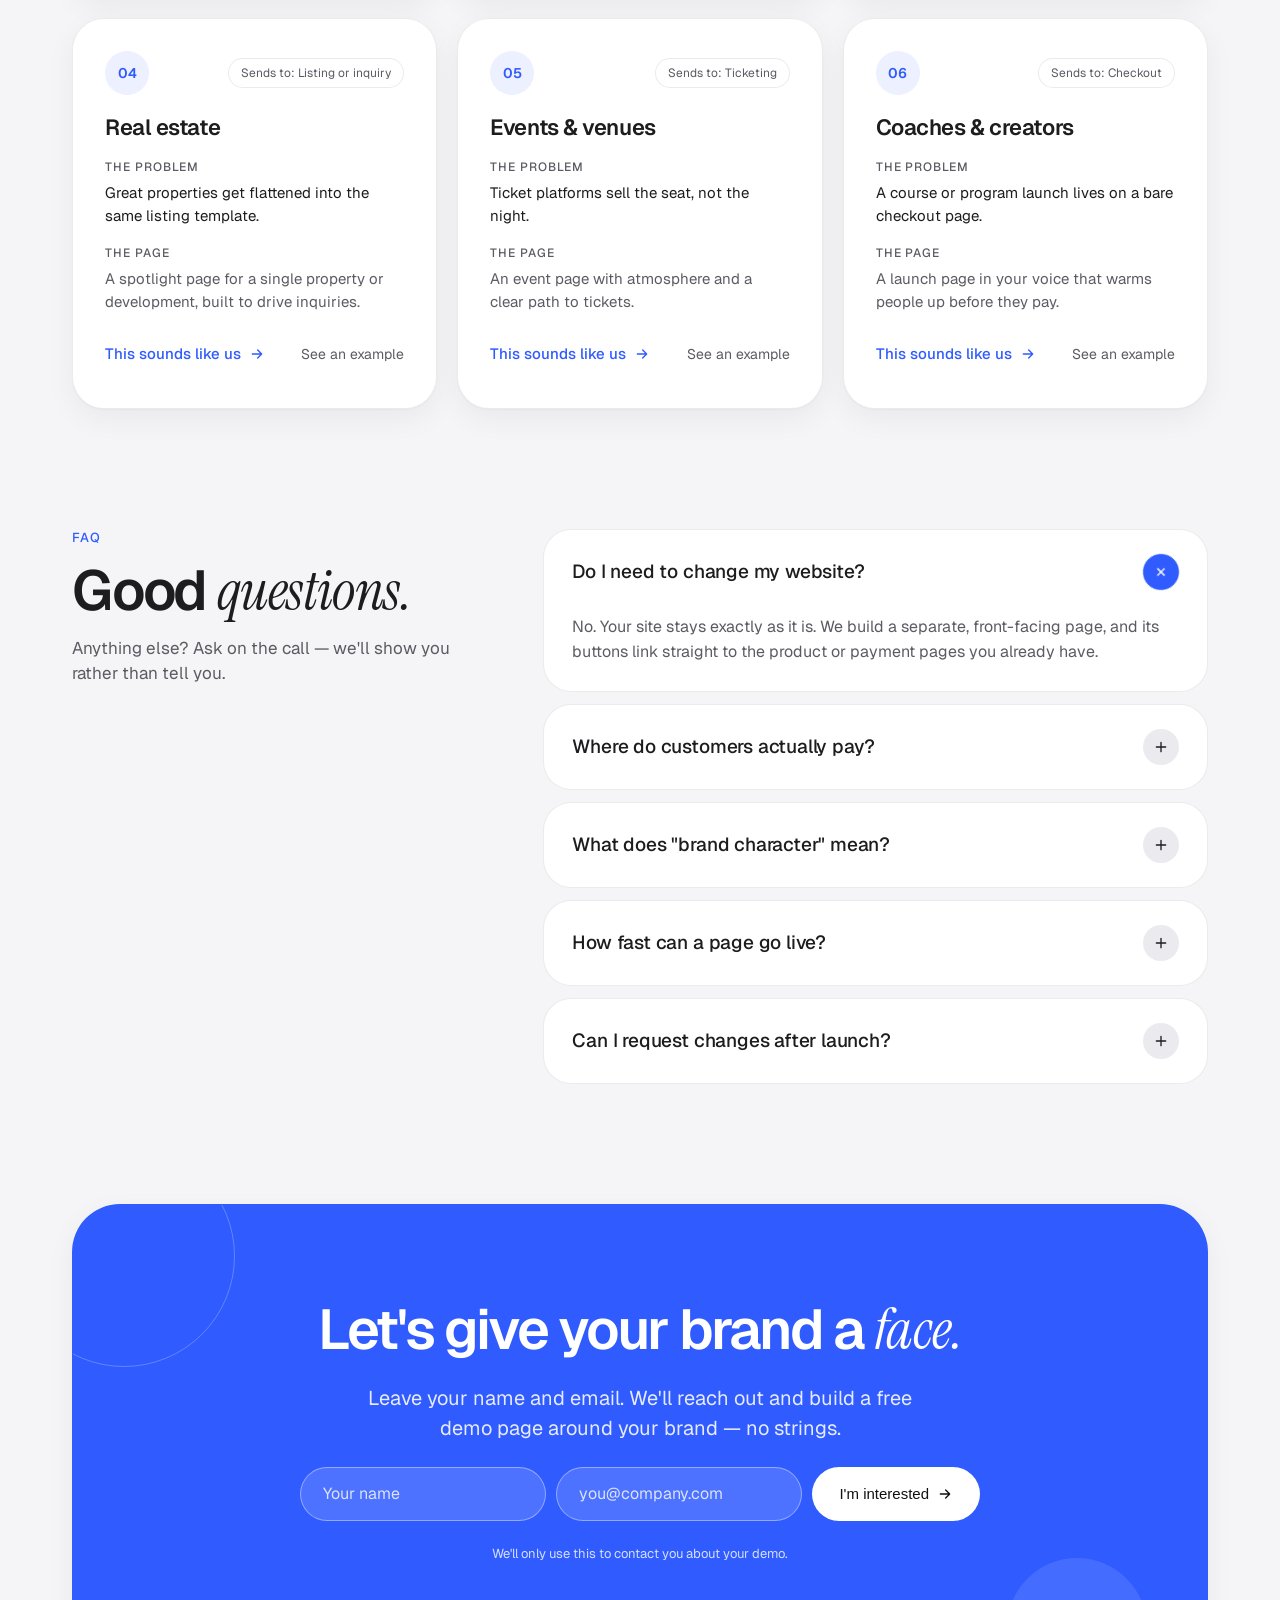
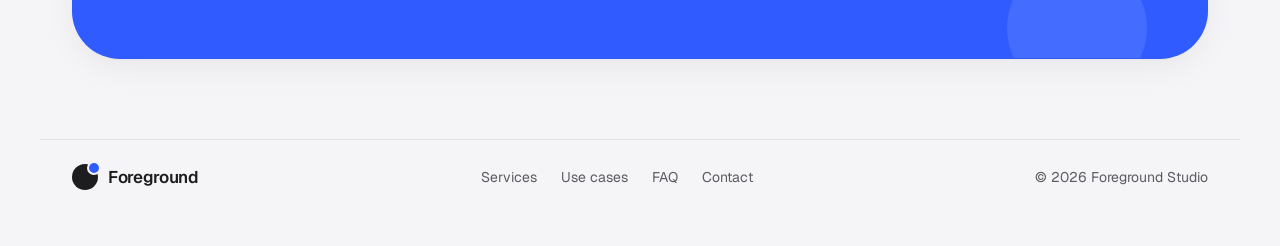
==== commit d86de090: "Revert "Add subtle typewriter tips on sharing links organically" This reverts commit 6f6924843291488" ====
--- a/index.html
+++ b/index.html
@@ -20,7 +20,7 @@
 })();
 </script>
 <link rel="preconnect" href="https://fonts.googleapis.com">
-<link href="https://fonts.googleapis.com/css2?family=Geist:wght@300;400;500;600;700&amp;family=Geist+Mono:wght@400&amp;family=Instrument+Serif:ital@0;1&amp;display=swap" rel="stylesheet">
+<link href="https://fonts.googleapis.com/css2?family=Geist:wght@300;400;500;600;700&amp;family=Instrument+Serif:ital@0;1&amp;display=swap" rel="stylesheet">
 <link rel="stylesheet" href="styles.css">
 </head>
 <body>
@@ -143,7 +143,6 @@
 </div>
 </section>
 
-<p class="tip" data-tip="tip: put your page in your bio, then end every post with “link in bio.”" aria-label="tip: put your page in your bio, then end every post with “link in bio.”"><span class="tip-text" aria-hidden="true"></span><span class="tip-caret" aria-hidden="true"></span></p>
 <!-- SERVICES -->
 <section id="services" class="wrap" style="padding-bottom: 120px">
 <div class="reveal" style="display: flex; justify-content: space-between; align-items: flex-end; gap: 32px; flex-wrap: wrap; margin-bottom: 48px">
@@ -190,7 +189,6 @@
 </div>
 </section>
 
-<p class="tip" data-tip="tip: add your link to your email signature. every reply becomes a quiet ad." aria-label="tip: add your link to your email signature. every reply becomes a quiet ad."><span class="tip-text" aria-hidden="true"></span><span class="tip-caret" aria-hidden="true"></span></p>
 <!-- PROCESS -->
 <section id="process" style="padding: 120px 0; background: var(--surface); border-top: 1px solid var(--line); border-bottom: 1px solid var(--line); transition: background-color .6s, border-color .6s">
 <div class="wrap">
@@ -224,7 +222,6 @@
 </div>
 </section>
 
-<p class="tip" data-tip="tip: print a QR code for your counter, menu or packaging. no typing required." aria-label="tip: print a QR code for your counter, menu or packaging. no typing required."><span class="tip-text" aria-hidden="true"></span><span class="tip-caret" aria-hidden="true"></span></p>
 <!-- USE CASES -->
 <section id="usecases" class="wrap hide-phone" style="padding-top: 120px">
 <div class="reveal" style="display: flex; flex-direction: column; gap: 16px; align-items: center; text-align: center; max-width: 760px; margin: 0 auto 56px">
@@ -453,7 +450,6 @@
 </div>
 </section>
 
-<p class="tip" data-tip="tip: text the link to your best customers first. they’ll share it for you." aria-label="tip: text the link to your best customers first. they’ll share it for you."><span class="tip-text" aria-hidden="true"></span><span class="tip-caret" aria-hidden="true"></span></p>
 <!-- CTA -->
 <section id="contact" class="wrap" style="padding-bottom: 80px">
 <div class="card reveal" style="border-radius: 48px; padding: 96px 48px; background: var(--accent); color: #fff; border-color: transparent; display: flex; flex-direction: column; align-items: center; text-align: center; gap: 24px; position: relative; overflow: hidden">
--- a/styles.css
+++ b/styles.css
@@ -120,7 +120,7 @@
 .ucchip:hover{background:var(--surface2);color:var(--text)}
 .ucchip.active,.ucchip.active:hover{background:var(--text);color:var(--bg)}
 .uc-row{display:grid;grid-template-columns:minmax(0,1fr) minmax(0,1.15fr);gap:80px;align-items:center;padding:120px 0}
-.uc-row ~ .uc-row{border-top:1px solid var(--line)}
+.uc-row + .uc-row{border-top:1px solid var(--line)}
 .uc-row.flip .uc-copy{order:2}
 .uc-copy{display:flex;flex-direction:column;gap:20px;align-items:flex-start}
 .uc-copy .h2{font-size:48px}
@@ -241,12 +241,3 @@
 .unlock-x:hover{transform:rotate(90deg)}
 .unlock-fine{font-size:12px !important}
 .toast{position:fixed;left:0;right:0;margin:0 auto;width:max-content;bottom:28px;z-index:100;display:flex;align-items:center;gap:10px;padding:12px 20px;border-radius:999px;background:var(--text);color:var(--bg);font-size:15px;box-shadow:var(--shadowUp);animation:rise .5s cubic-bezier(.2,.8,.2,1) both}
-
-/* ===== Typewriter marketing tips ===== */
-.tip{position:relative;z-index:1;max-width:1136px;margin:-64px auto 40px;padding:0 32px;box-sizing:border-box;min-height:20px;font-family:'Geist Mono',ui-monospace,SFMono-Regular,Menlo,monospace;font-size:13px;line-height:1.6;letter-spacing:.01em;color:var(--muted);opacity:.85;text-align:center}
-.tip-caret{display:inline-block;width:7px;height:14px;margin-left:3px;vertical-align:-2px;background:var(--accent);opacity:.7;animation:caret 1s steps(1) infinite}
-.tip.done .tip-caret{animation:caret 1s steps(1) 3 forwards}
-@keyframes caret{50%{opacity:0}}
-main > .tip{margin:-72px auto 40px}
-@media (max-width: 960px){.tip{margin:-32px auto 24px;padding:0 16px;font-size:12px}main > .tip{margin:-40px auto 24px}}
-@media (prefers-reduced-motion: reduce){.tip-caret{display:none}}
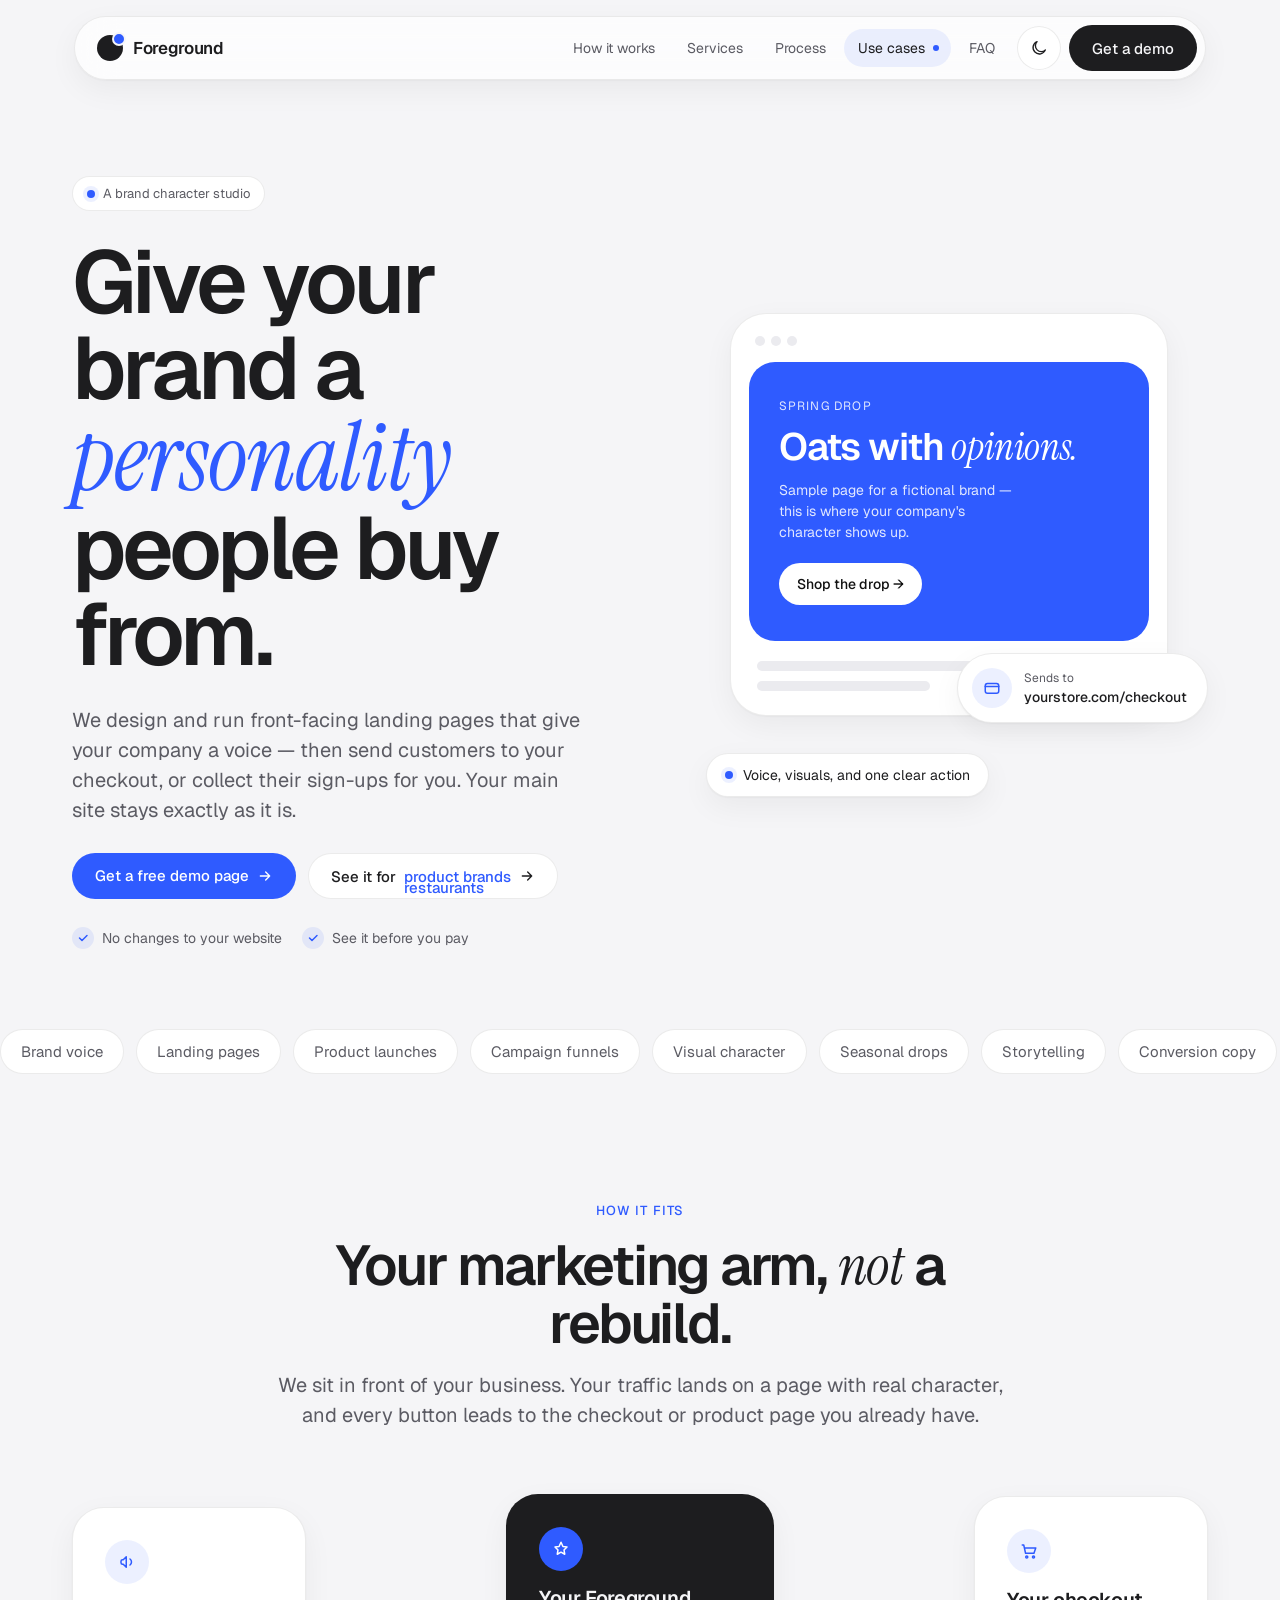
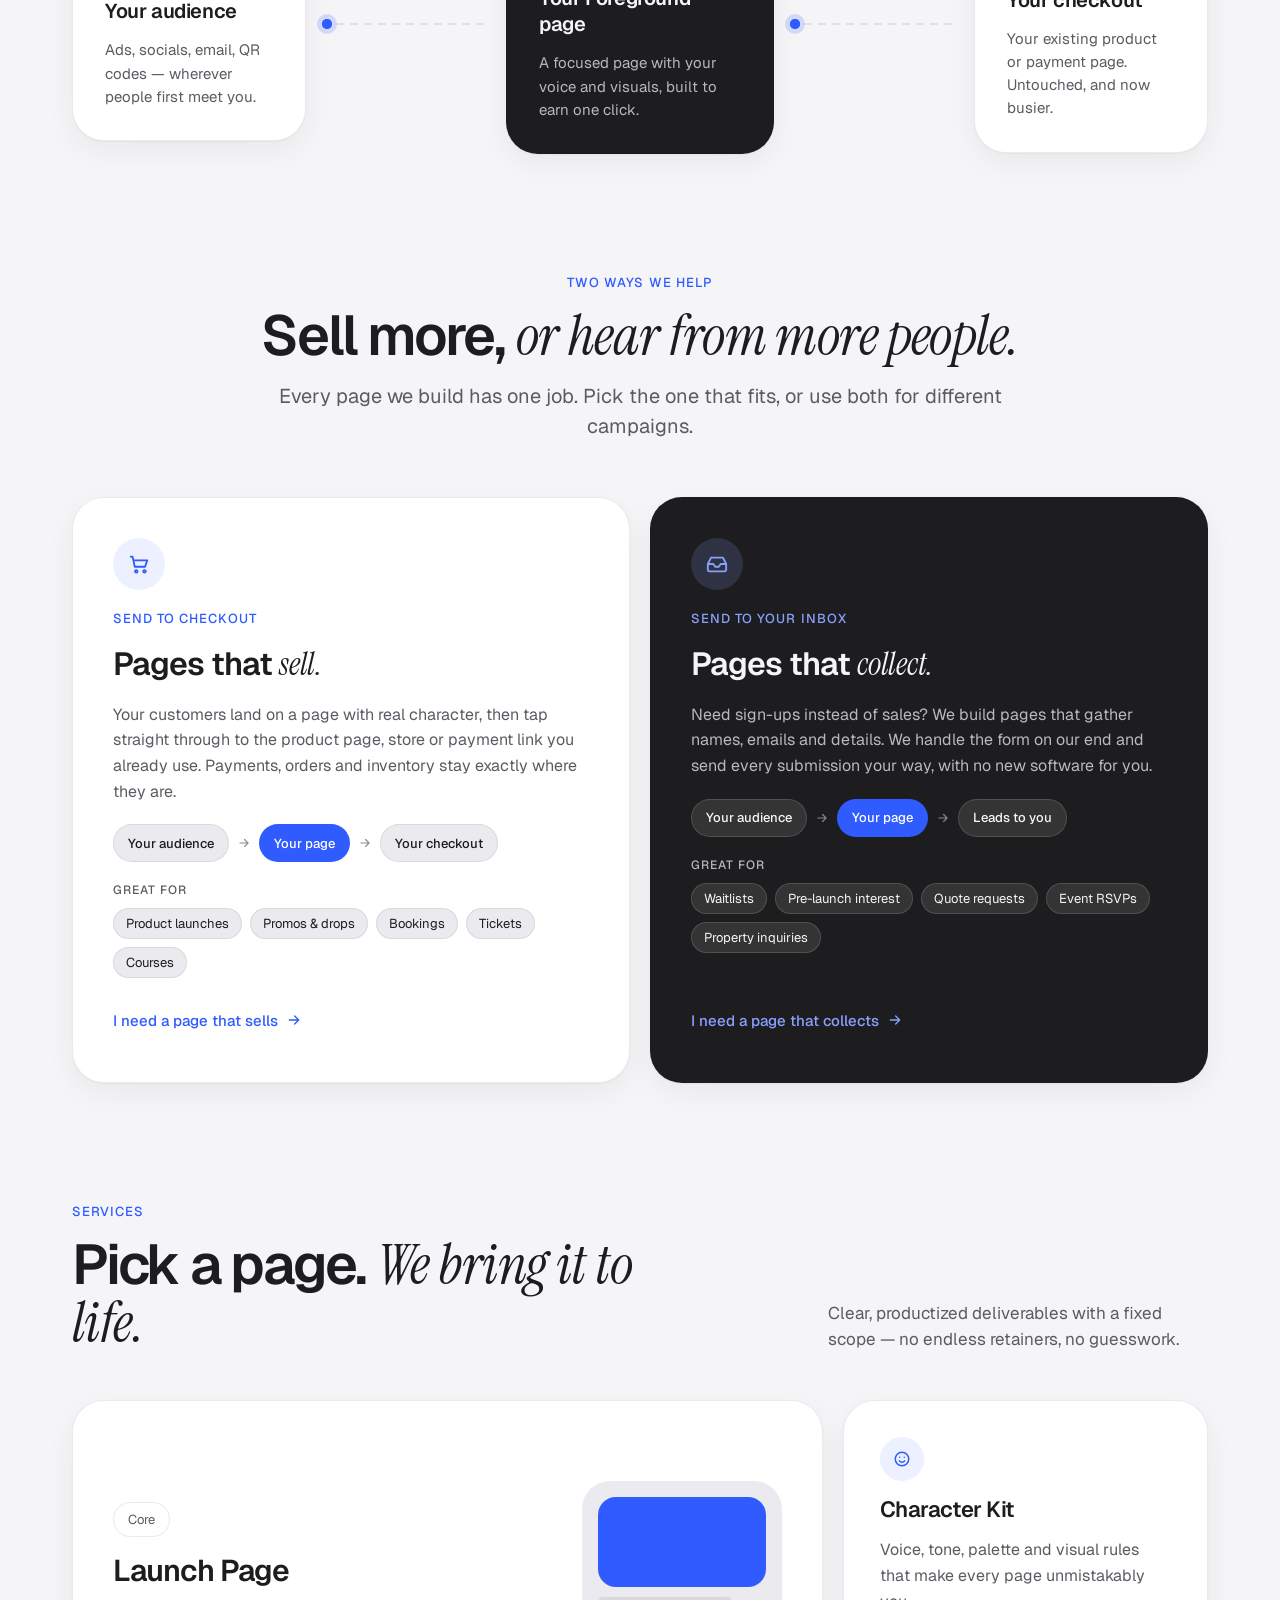
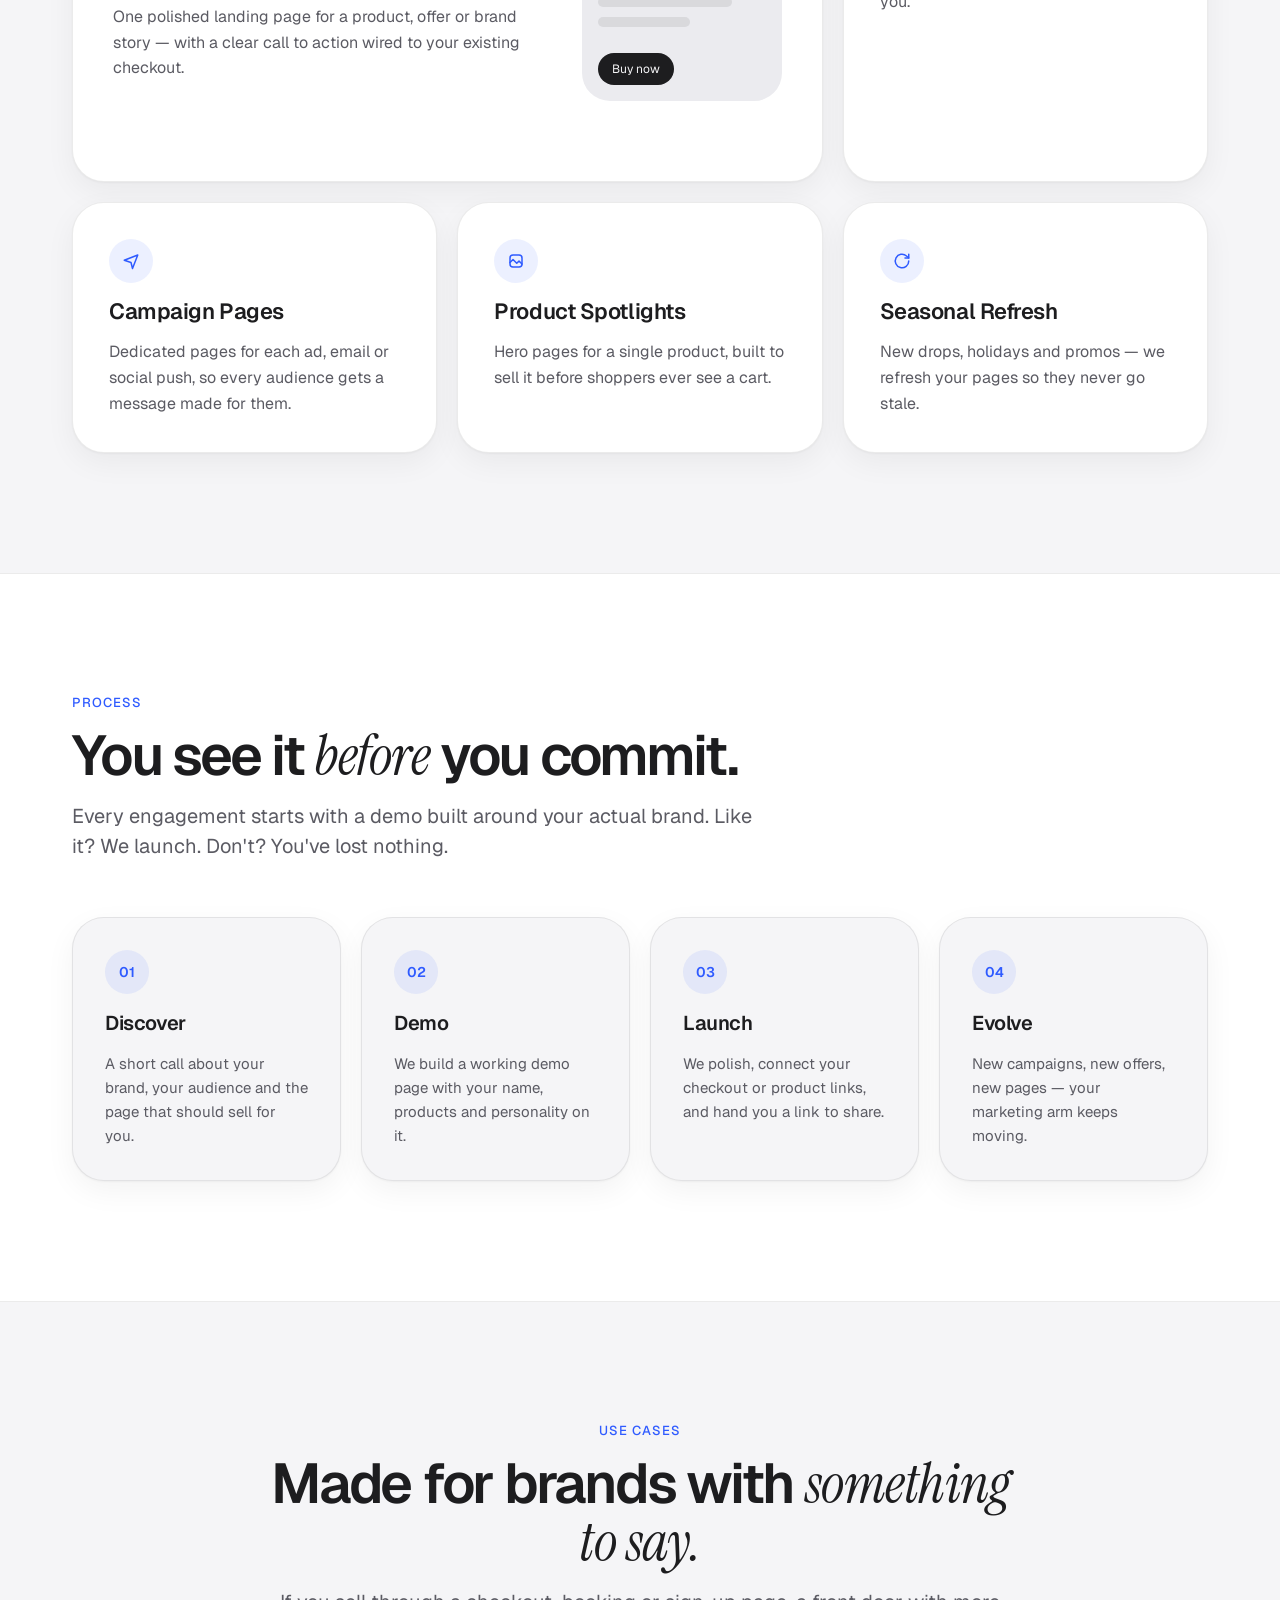
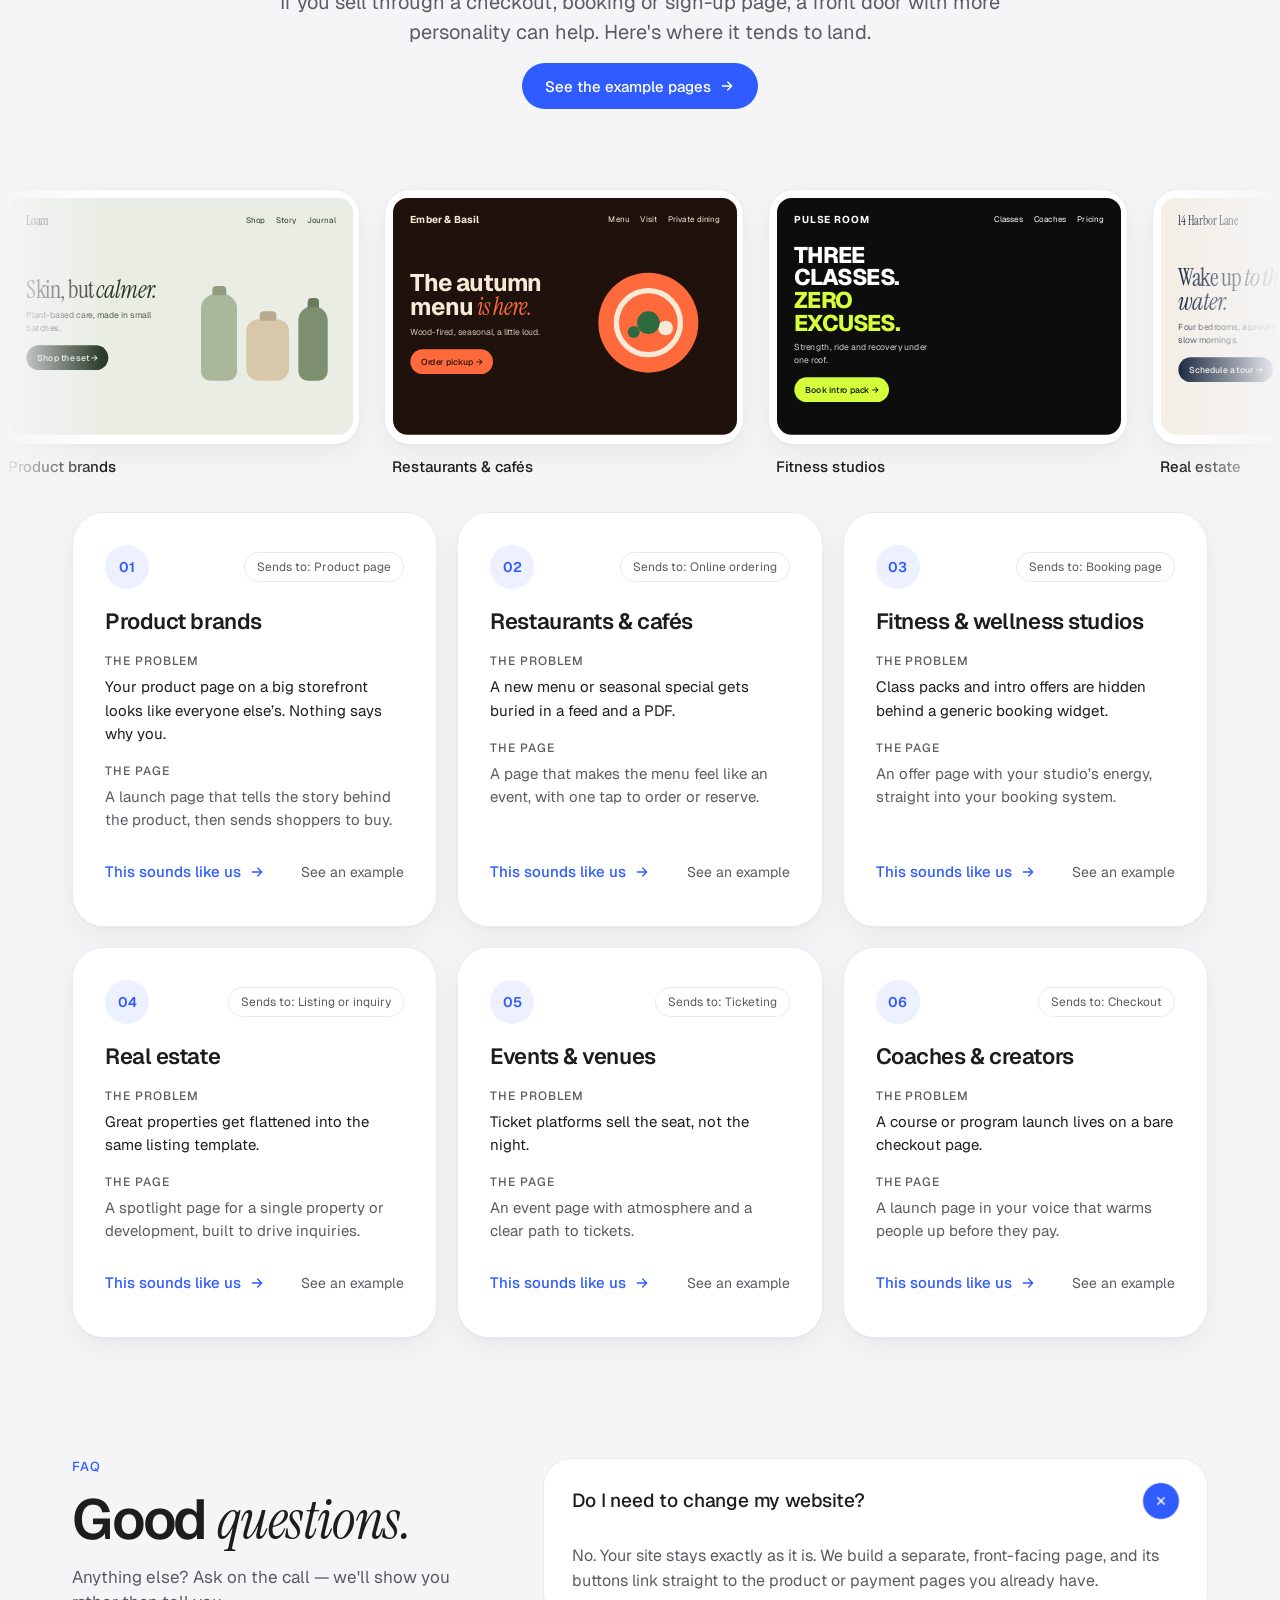
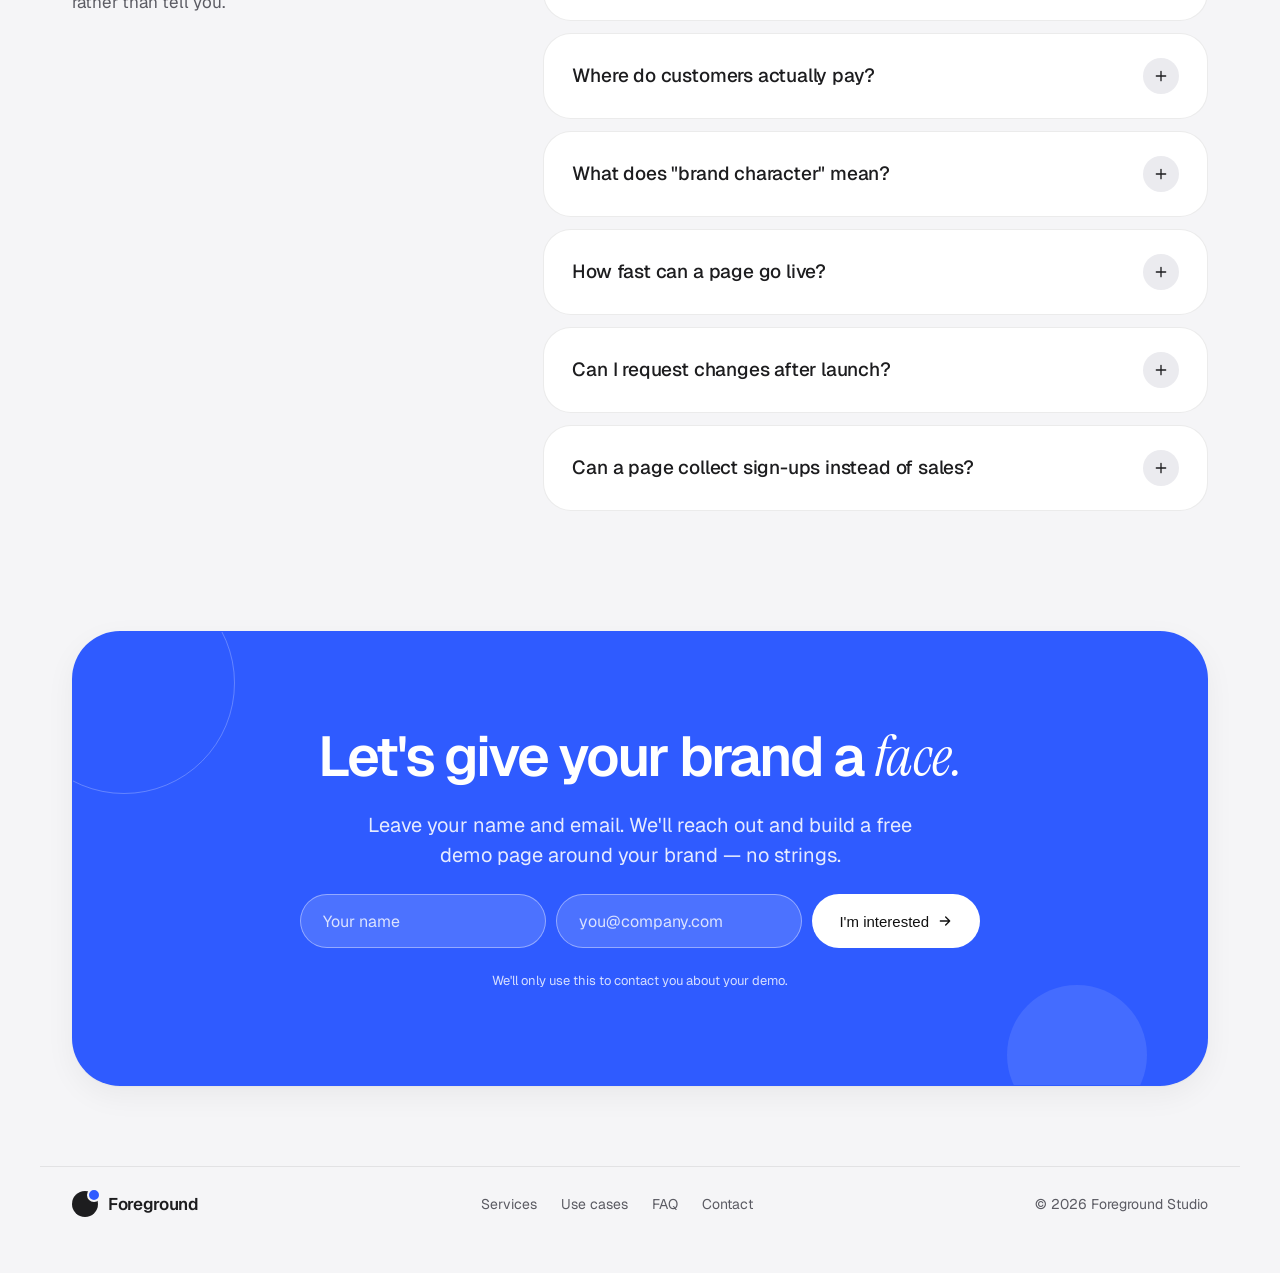
==== commit 07dd1ed8: "Add two offerings: pages that sell and pages that collect Co-Authored-By: Claude Opus 5.5 <noreply@a" ====
--- a/index.html
+++ b/index.html
@@ -49,7 +49,7 @@
 <div style="display: flex; flex-direction: column; gap: 28px; align-items: flex-start">
 <span class="pill rise"><span class="dot"></span>A brand character studio</span>
 <h1 class="h1 rise d1">Give your brand a <span class="serif" style="color: var(--accent); font-size: 1.08em">personality</span> people buy from.</h1>
-<p class="lede rise d2" style="max-width: 520px">We design and run front-facing landing pages that give your company a voice — then send customers straight to your product or checkout page. Your main site stays exactly as it is.</p>
+<p class="lede rise d2" style="max-width: 520px">We design and run front-facing landing pages that give your company a voice — then send customers to your checkout, or collect their sign-ups for you. Your main site stays exactly as it is.</p>
 <div class="rise d3" style="display: flex; gap: 12px; flex-wrap: wrap">
 <a class="btn btn-primary" href="#contact">Get a free demo page <svg class="arr" width="16" height="16" viewBox="0 0 24 24" fill="none" stroke="currentColor" stroke-width="2" stroke-linecap="round" stroke-linejoin="round"><path d="M5 12h14M13 6l6 6-6 6"></path></svg></a>
 <a class="btn btn-ghost" id="rotBtn" href="use-cases.html">See it for <span class="rot" aria-live="polite"><span class="on" data-id="food">restaurants</span><span data-id="product">product brands</span><span data-id="fitness">fitness studios</span><span data-id="realestate">real estate</span><span data-id="events">events</span><span data-id="creators">creators</span></span> <svg class="arr" width="16" height="16" viewBox="0 0 24 24" fill="none" stroke="currentColor" stroke-width="2" stroke-linecap="round" stroke-linejoin="round"><path d="M5 12h14M13 6l6 6-6 6"></path></svg></a>
@@ -139,6 +139,41 @@
 <span class="step-num"><svg width="18" height="18" viewBox="0 0 24 24" fill="none" stroke="currentColor" stroke-width="2" stroke-linecap="round" stroke-linejoin="round"><circle cx="9" cy="20" r="1.4"></circle><circle cx="18" cy="20" r="1.4"></circle><path d="M3 4h2l2.4 11h11.2L21 8H7"></path></svg></span>
 <div style="font-size: 20px; font-weight: 600; letter-spacing: -.02em">Your checkout</div>
 <p style="margin: 0; color: var(--muted); line-height: 1.55; font-size: 15px">Your existing product or payment page. Untouched, and now busier.</p>
+</div>
+</div>
+</section>
+
+<!-- TWO KINDS OF PAGES -->
+<section id="offer" class="wrap" style="padding-bottom: 120px">
+<div class="reveal" style="display: flex; flex-direction: column; gap: 16px; align-items: center; text-align: center; max-width: 760px; margin: 0 auto 56px">
+<span class="eyebrow">Two ways we help</span>
+<h2 class="h2">Sell more, <span class="serif">or hear from more people.</span></h2>
+<p class="lede">Every page we build has one job. Pick the one that fits, or use both for different campaigns.</p>
+</div>
+<div class="grid-2" style="display: grid; grid-template-columns: repeat(2, minmax(0, 1fr)); gap: 20px; align-items: stretch">
+<div class="card type-card reveal" data-case="sell" data-label="Pages that sell" style="padding: 40px; display: flex; flex-direction: column; gap: 20px; ">
+<span class="type-ico"><svg width="22" height="22" viewBox="0 0 24 24" fill="none" stroke="currentColor" stroke-width="2" stroke-linecap="round" stroke-linejoin="round"><circle cx="9" cy="20" r="1.4"></circle><circle cx="18" cy="20" r="1.4"></circle><path d="M3 4h2l2.4 11h11.2L21 8H7"></path></svg></span>
+<span class="eyebrow">Send to checkout</span>
+<div style="font-size: 32px; font-weight: 600; letter-spacing: -.03em; line-height: 1.05">Pages that <span class="serif">sell.</span></div>
+<p style="margin: 0; line-height: 1.6; color: var(--muted)">Your customers land on a page with real character, then tap straight through to the product page, store or payment link you already use. Payments, orders and inventory stay exactly where they are.</p>
+<div class="type-flow"><span class="type-step" style="background: var(--surface2); border-color: var(--line)">Your audience</span><span class="type-arrow"><svg width="14" height="14" viewBox="0 0 24 24" fill="none" stroke="currentColor" stroke-width="2" stroke-linecap="round" stroke-linejoin="round"><path d="M5 12h14M13 6l6 6-6 6"></path></svg></span><span class="type-step" style="background: var(--accent); color: #fff; border-color: transparent">Your page</span><span class="type-arrow"><svg width="14" height="14" viewBox="0 0 24 24" fill="none" stroke="currentColor" stroke-width="2" stroke-linecap="round" stroke-linejoin="round"><path d="M5 12h14M13 6l6 6-6 6"></path></svg></span><span class="type-step" style="background: var(--surface2); border-color: var(--line)">Your checkout</span></div>
+<div style="display: flex; flex-direction: column; gap: 10px">
+<span style="font-size: 12px; font-weight: 500; letter-spacing: .08em; text-transform: uppercase; color: var(--muted)">Great for</span>
+<div style="display: flex; flex-wrap: wrap; gap: 8px"><span class="type-chip" style="background: var(--surface2); border-color: var(--line)">Product launches</span><span class="type-chip" style="background: var(--surface2); border-color: var(--line)">Promos &amp; drops</span><span class="type-chip" style="background: var(--surface2); border-color: var(--line)">Bookings</span><span class="type-chip" style="background: var(--surface2); border-color: var(--line)">Tickets</span><span class="type-chip" style="background: var(--surface2); border-color: var(--line)">Courses</span></div>
+</div>
+<a class="uc-link type-link" href="#contact" data-pick="sell" style="margin-top: auto">I need a page that sells <svg class="arr" width="16" height="16" viewBox="0 0 24 24" fill="none" stroke="currentColor" stroke-width="2" stroke-linecap="round" stroke-linejoin="round"><path d="M5 12h14M13 6l6 6-6 6"></path></svg></a>
+</div>
+<div class="card type-card reveal" data-case="collect" data-label="Pages that collect" style="padding: 40px; display: flex; flex-direction: column; gap: 20px; background: var(--text); color: var(--bg); border-color: transparent">
+<span class="type-ico"><svg width="22" height="22" viewBox="0 0 24 24" fill="none" stroke="currentColor" stroke-width="2" stroke-linecap="round" stroke-linejoin="round"><path d="M22 12h-6l-2 3h-4l-2-3H2"></path><path d="M5.5 5h13l3.5 7v6a2 2 0 0 1-2 2H4a2 2 0 0 1-2-2v-6z"></path></svg></span>
+<span class="eyebrow">Send to your inbox</span>
+<div style="font-size: 32px; font-weight: 600; letter-spacing: -.03em; line-height: 1.05">Pages that <span class="serif">collect.</span></div>
+<p style="margin: 0; line-height: 1.6; opacity: .72">Need sign-ups instead of sales? We build pages that gather names, emails and details. We handle the form on our end and send every submission your way, with no new software for you.</p>
+<div class="type-flow"><span class="type-step" style="background: rgba(255,255,255,.1); border-color: rgba(255,255,255,.14)">Your audience</span><span class="type-arrow"><svg width="14" height="14" viewBox="0 0 24 24" fill="none" stroke="currentColor" stroke-width="2" stroke-linecap="round" stroke-linejoin="round"><path d="M5 12h14M13 6l6 6-6 6"></path></svg></span><span class="type-step" style="background: var(--accent); color: #fff; border-color: transparent">Your page</span><span class="type-arrow"><svg width="14" height="14" viewBox="0 0 24 24" fill="none" stroke="currentColor" stroke-width="2" stroke-linecap="round" stroke-linejoin="round"><path d="M5 12h14M13 6l6 6-6 6"></path></svg></span><span class="type-step" style="background: rgba(255,255,255,.1); border-color: rgba(255,255,255,.14)">Leads to you</span></div>
+<div style="display: flex; flex-direction: column; gap: 10px">
+<span style="font-size: 12px; font-weight: 500; letter-spacing: .08em; text-transform: uppercase; opacity: .72">Great for</span>
+<div style="display: flex; flex-wrap: wrap; gap: 8px"><span class="type-chip" style="background: rgba(255,255,255,.1); border-color: rgba(255,255,255,.14)">Waitlists</span><span class="type-chip" style="background: rgba(255,255,255,.1); border-color: rgba(255,255,255,.14)">Pre-launch interest</span><span class="type-chip" style="background: rgba(255,255,255,.1); border-color: rgba(255,255,255,.14)">Quote requests</span><span class="type-chip" style="background: rgba(255,255,255,.1); border-color: rgba(255,255,255,.14)">Event RSVPs</span><span class="type-chip" style="background: rgba(255,255,255,.1); border-color: rgba(255,255,255,.14)">Property inquiries</span></div>
+</div>
+<a class="uc-link type-link" href="#contact" data-pick="collect" style="margin-top: auto">I need a page that collects <svg class="arr" width="16" height="16" viewBox="0 0 24 24" fill="none" stroke="currentColor" stroke-width="2" stroke-linecap="round" stroke-linejoin="round"><path d="M5 12h14M13 6l6 6-6 6"></path></svg></a>
 </div>
 </div>
 </section>
@@ -446,6 +481,13 @@
 </button>
 <p class="faq-a" id="faq-a4" hidden>Yes. We keep refining your page after launch, and we can add new pages for new campaigns, offers and seasons.</p>
 </div>
+<div class="faq">
+<button class="faq-q" type="button" aria-expanded="false" aria-controls="faq-a5">
+<span>Can a page collect sign-ups instead of sales?</span>
+<span class="faq-icon"><svg width="16" height="16" viewBox="0 0 24 24" fill="none" stroke="currentColor" stroke-width="2" stroke-linecap="round"><path d="M12 5v14M5 12h14"></path></svg></span>
+</button>
+<p class="faq-a" id="faq-a5" hidden>Yes. For waitlists, inquiries, quote requests or RSVPs, we build the form into your page and handle it on our end. Every submission is sent your way, and you don’t need any new software.</p>
+</div>
 </div>
 </div>
 </section>
--- a/styles.css
+++ b/styles.css
@@ -241,3 +241,21 @@
 .unlock-x:hover{transform:rotate(90deg)}
 .unlock-fine{font-size:12px !important}
 .toast{position:fixed;left:0;right:0;margin:0 auto;width:max-content;bottom:28px;z-index:100;display:flex;align-items:center;gap:10px;padding:12px 20px;border-radius:999px;background:var(--text);color:var(--bg);font-size:15px;box-shadow:var(--shadowUp);animation:rise .5s cubic-bezier(.2,.8,.2,1) both}
+
+/* ===== Two kinds of pages ===== */
+.type-ico{width:52px;height:52px;border-radius:50%;display:flex;align-items:center;justify-content:center;background:var(--soft);color:var(--accent);transition:transform .6s cubic-bezier(.2,.8,.2,1)}
+.type-card:hover .type-ico{transform:scale(1.1) rotate(-8deg)}
+.type-flow{display:flex;align-items:center;gap:8px;flex-wrap:wrap}
+.type-step{display:inline-flex;align-items:center;min-height:36px;padding:0 14px;border-radius:999px;border:1px solid var(--line);font-size:13px;font-weight:500}
+.type-arrow{display:inline-flex;opacity:.5}
+.type-card:hover .type-arrow{animation:nudge 1.2s ease-in-out infinite}
+@keyframes nudge{50%{transform:translateX(3px)}}
+.type-chip{display:inline-flex;align-items:center;padding:6px 12px;border-radius:999px;border:1px solid var(--line);font-size:13px}
+.type-card.picked{box-shadow:0 0 0 2px var(--accent),var(--shadowUp)}
+html.dark .type-card[data-case="collect"]{background:#f5f5f7 !important;color:#1d1d1f !important}
+html.dark .type-card[data-case="collect"] .eyebrow{color:#2f5bff}
+.type-card[data-case="collect"] .eyebrow,.type-card[data-case="collect"] .type-link{color:#8aa0ff}
+.type-card[data-case="collect"] .type-ico{background:rgba(138,160,255,.16);color:#8aa0ff}
+html.dark .type-card[data-case="collect"] .type-link{color:#2f5bff}
+html.dark .type-card[data-case="collect"] .type-ico{background:rgba(47,91,255,.1);color:#2f5bff}
+html.dark .type-card[data-case="collect"] .type-chip,html.dark .type-card[data-case="collect"] .type-step:not([style*="accent"]){background:rgba(0,0,0,.05) !important;border-color:rgba(0,0,0,.1) !important}
